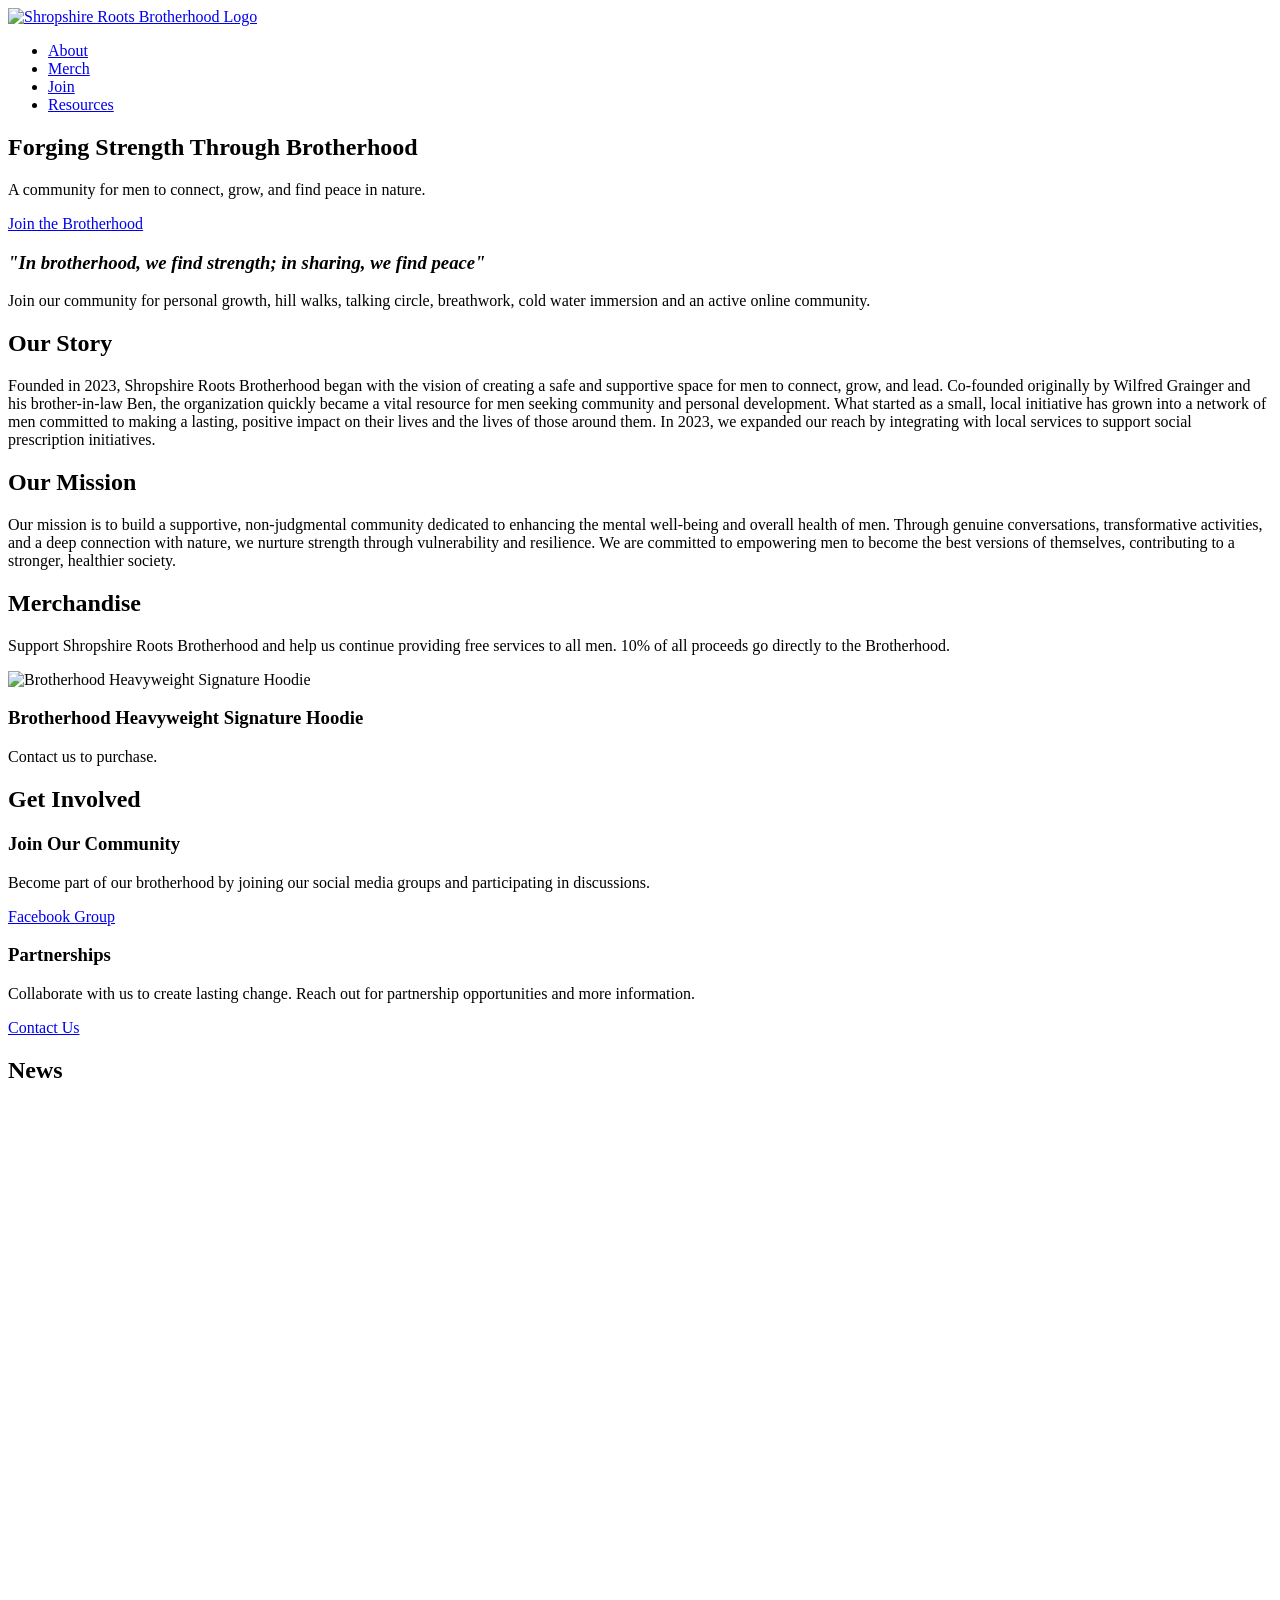
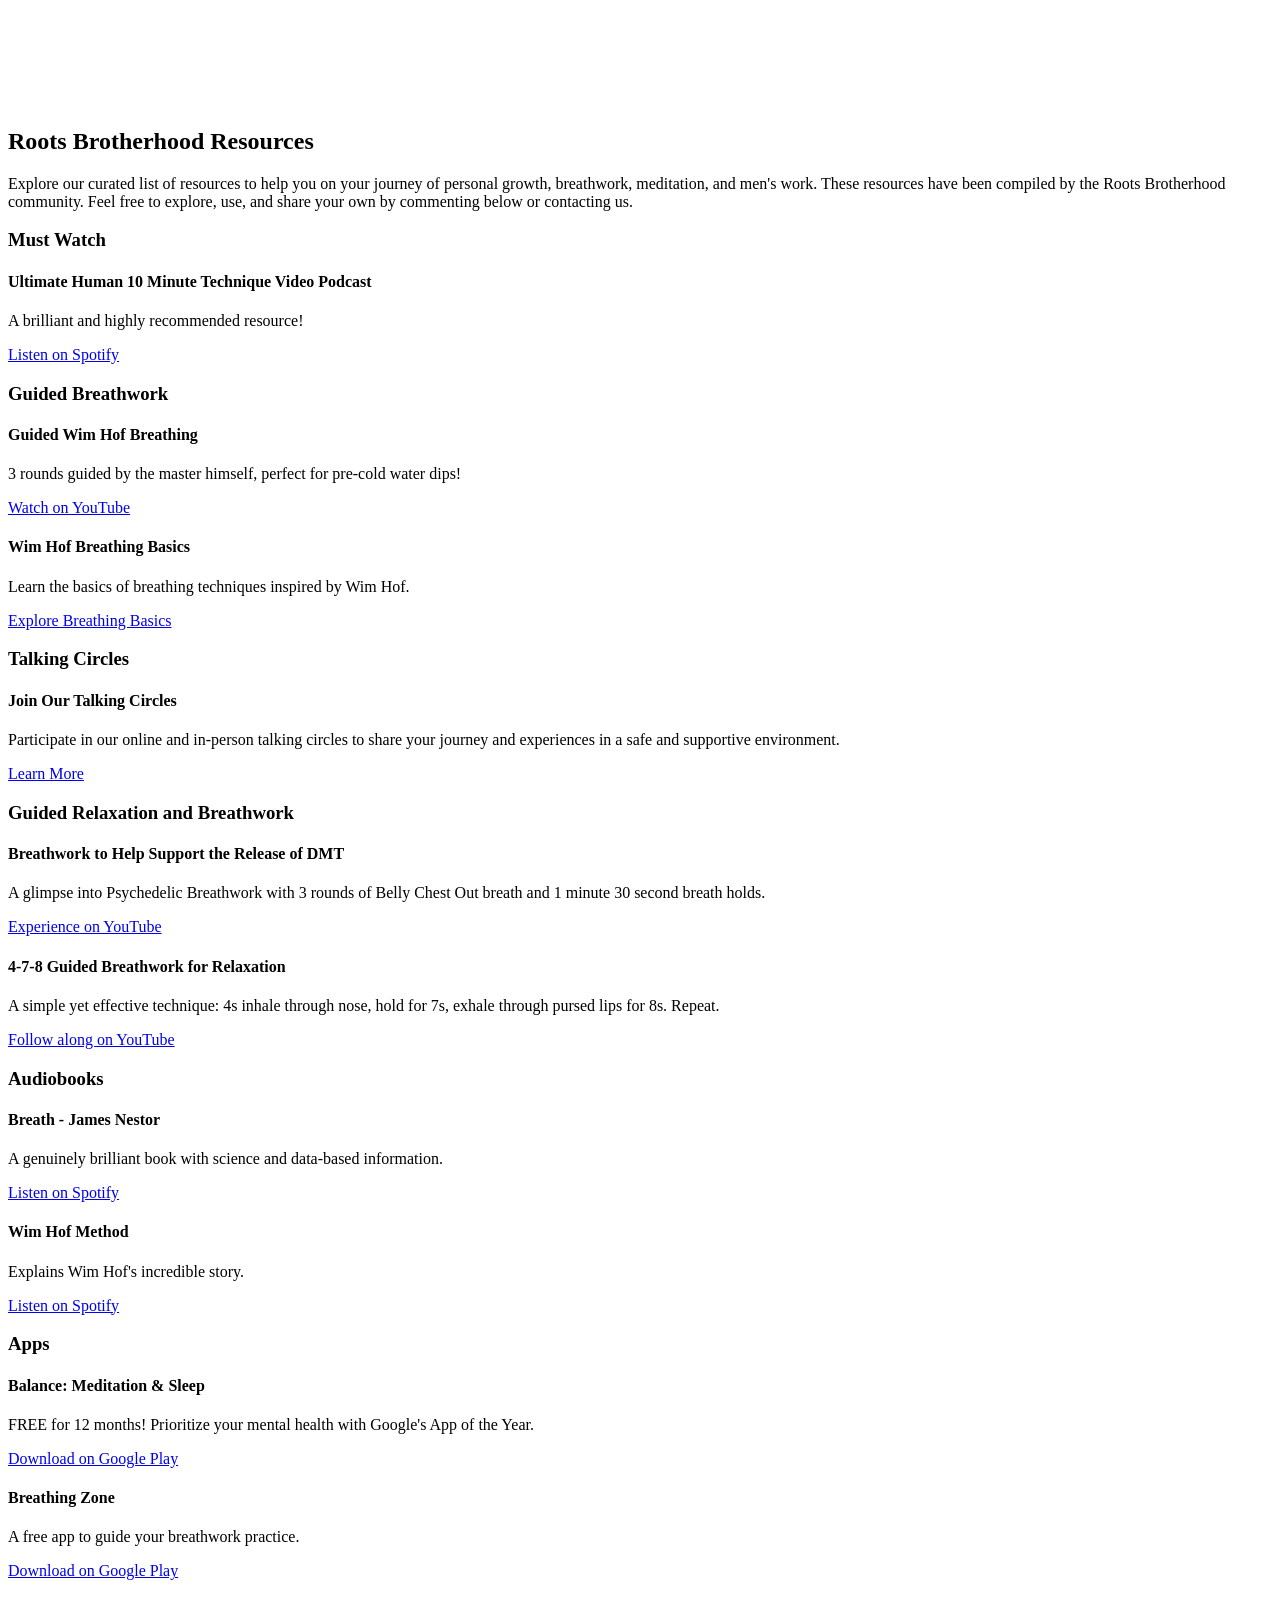
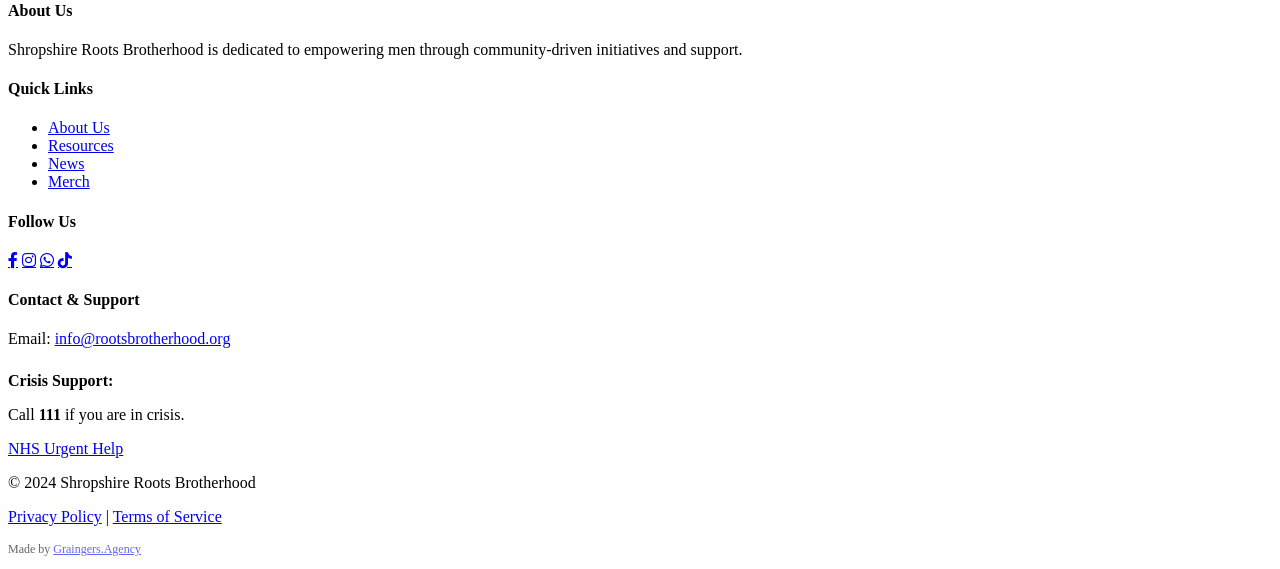
==== index.html @ d233eba9 "⚡ Bolt: Add lazy loading to below-the-fold assets and defer 3rd-party scripts - Added `loading="lazy" ====
<!DOCTYPE html>
<html lang="en">

<head>
  <meta charset="UTF-8" />
  <meta name="viewport" content="width=device-width, initial-scale=1.0" />
  <title>Roots Brotherhood</title>
  <link rel="icon" href="assets/images/favicon.ico" type="image/x-icon" />
  <link rel="stylesheet" href="assets/css/styles.css" />
  <link rel="preconnect" href="https://fonts.googleapis.com">
  <link rel="preconnect" href="https://fonts.gstatic.com" crossorigin>
  <link
    href="https://fonts.googleapis.com/css2?family=Inter:wght@400;500;600&family=Montserrat:wght@500;600;700&display=swap"
    rel="stylesheet">
  <link rel="stylesheet" href="https://cdnjs.cloudflare.com/ajax/libs/font-awesome/6.0.0-beta3/css/all.min.css" />
  <meta property="og:title" content="Roots Brotherhood" />
  <meta property="og:description"
    content="Join our community for personal growth, hill walks & fires, talking circle, breathwork, and an active online community." />
  <meta property="og:image" content="https://www.rootsbrotherhood.org/assets/images/logo-meta.png" />
  <meta property="og:image:alt" content="Shropshire Roots Brotherhood Logo" />
  <meta property="og:url" content="https://www.rootsbrotherhood.org/" />
  <meta property="og:type" content="website" />
  <style>
    html {
      scroll-behavior: smooth;
    }
  </style>
</head>

<body>
  <header class="main-header" aria-label="Main Navigation">
    <div class="logo">
      <a href="#top">
        <img src="assets/images/logo2.png" alt="Shropshire Roots Brotherhood Logo" />
      </a>
    </div>
    <nav>
      <ul>
        <li><a href="#about">About</a></li>
        <li><a href="#merch">Merch</a></li>
        <li><a href="#join">Join</a></li>
        <li><a href="#resources">Resources</a></li>
      </ul>
    </nav>
  </header>

  <div id="top"></div>

  <section id="hero">
    <div class="hero-content">
      <h1>Forging Strength Through Brotherhood</h1>
      <p>A community for men to connect, grow, and find peace in nature.</p>
      <a href="#join" class="btn hero-btn">Join the Brotherhood</a>
    </div>
  </section>

  <section id="about" class="box-section">
    <h3><i>"In brotherhood, we find strength; in sharing, we find peace"</i></h3>
    <p>Join our community for personal growth, hill walks, talking circle, breathwork, cold water immersion and an
      active online community.</p>
  </section>

  <section id="our-story" class="box-section">
    <h1>Our Story</h1>
    <p>
      Founded in 2023, Shropshire Roots Brotherhood began with the vision of
      creating a safe and supportive space for men to connect, grow, and lead.
      Co-founded originally by Wilfred Grainger and his brother-in-law Ben,
      the organization quickly became a vital resource for men seeking
      community and personal development. What started as a small, local
      initiative has grown into a network of men committed to making a
      lasting, positive impact on their lives and the lives of those around
      them. In 2023, we expanded our reach by integrating with local services
      to support social prescription initiatives.
    </p>
  </section>

  <section id="mission" class="box-section">
    <h1>Our Mission</h1>
    <p>
      Our mission is to build a supportive, non-judgmental community dedicated
      to enhancing the mental well-being and overall health of men. Through
      genuine conversations, transformative activities, and a deep connection
      with nature, we nurture strength through vulnerability and resilience.
      We are committed to empowering men to become the best versions of
      themselves, contributing to a stronger, healthier society.
    </p>
  </section>



  <section id="merch" class="box-section">
    <h2>Merchandise</h2>
    <p>
      Support Shropshire Roots Brotherhood and help us continue providing free
      services to all men. 10% of all proceeds go directly to the Brotherhood.
    </p>
    <div class="box-container">
      <div class="box">
        <!-- ⚡ Bolt: Lazy-load below-fold assets to improve LCP -->
        <img src="assets/images/jh120.png" alt="Brotherhood Heavyweight Signature Hoodie" class="merch-image" loading="lazy" />
        <h3>Brotherhood Heavyweight Signature Hoodie</h3>
        <p>Contact us to purchase.</p>
      </div>
    </div>
  </section>

  <section id="join" class="box-section">
    <h2>Get Involved</h2>
    <div class="box-container">
      <div class="box">
        <h3>Join Our Community</h3>
        <p>Become part of our brotherhood by joining our social media groups and participating in discussions.</p>
        <a href="https://www.facebook.com/groups/959204428934100" target="_blank" class="btn">Facebook Group</a>
      </div>

      <div class="box">
        <h3>Partnerships</h3>
        <p>Collaborate with us to create lasting change. Reach out for partnership opportunities and more information.
        </p>
        <a href="mailto:info@rootsbrotherhood.org" class="btn">Contact Us</a>
      </div>
    </div>
  </section>

  <section id="instagram" class="box-section">
    <h2>News</h2>
    <!-- ⚡ Bolt: Defer non-critical scripts and lazy-load below-fold assets to improve main thread execution and LCP -->
    <script src="https://snapwidget.com/js/snapwidget.js" defer></script>
    <iframe src="https://snapwidget.com/embed/1077046" class="snapwidget-widget" allowtransparency="true"
      frameborder="0" scrolling="no" style="border:none; overflow:hidden; width:100%; height:600px;"
      title="Posts from Instagram" loading="lazy"></iframe>
  </section>

  <section id="resources" class="box-section">
    <h1>Roots Brotherhood Resources</h1>
    <p>
      Explore our curated list of resources to help you on your journey of
      personal growth, breathwork, meditation, and men's work. These resources
      have been compiled by the Roots Brotherhood community. Feel free to
      explore, use, and share your own by commenting below or contacting us.
    </p>
    <div class="box-container">
      <!-- Must Watch -->
      <div class="box resource-box">
        <h3>Must Watch</h3>
        <div class="resource-item">
          <h4>Ultimate Human 10 Minute Technique Video Podcast</h4>
          <p>A brilliant and highly recommended resource!</p>
          <a href="https://open.spotify.com/episode/08uZhqvw5d3KHAiciBDraA" target="_blank" class="btn">Listen on
            Spotify</a>
        </div>
      </div>
      <!-- Guided Wim Hof Breathing -->
      <div class="box resource-box">
        <h3>Guided Breathwork</h3>
        <div class="resource-item">
          <h4>Guided Wim Hof Breathing</h4>
          <p>3 rounds guided by the master himself, perfect for pre-cold water dips!</p>
          <a href="https://youtu.be/tybOi4hjZFQ?si=qT8cIrIkExvzWG7r" target="_blank" class="btn">Watch on YouTube</a>
        </div>
        <div class="resource-item">
          <h4>Wim Hof Breathing Basics</h4>
          <p>Learn the basics of breathing techniques inspired by Wim Hof.</p>
          <a href="https://jenspiegsa.github.io/breathing-basics/" target="_blank" class="btn">Explore Breathing
            Basics</a>
        </div>
      </div>
      <!-- Talking Circles -->
      <div class="box resource-box">
        <h3>Talking Circles</h3>
        <div class="resource-item">
          <h4>Join Our Talking Circles</h4>
          <p>Participate in our online and in-person talking circles to share your journey and experiences in a safe and
            supportive environment.</p>
          <a href="#join" class="btn">Learn More</a>
        </div>
      </div>
      <!-- Guided Relaxation and Breathwork -->
      <div class="box resource-box">
        <h3>Guided Relaxation and Breathwork</h3>
        <div class="resource-item">
          <h4>Breathwork to Help Support the Release of DMT</h4>
          <p>A glimpse into Psychedelic Breathwork with 3 rounds of Belly Chest Out breath and 1 minute 30 second breath
            holds.</p>
          <a href="https://youtu.be/ONsvMaytg_0?si=ffXADxacVAGTz5tC" target="_blank" class="btn">Experience on
            YouTube</a>
        </div>
        <div class="resource-item">
          <h4>4-7-8 Guided Breathwork for Relaxation</h4>
          <p>A simple yet effective technique: 4s inhale through nose, hold for 7s, exhale through pursed lips for 8s.
            Repeat.</p>
          <a href="https://youtu.be/j-1n3KJR1I8?si=1HKdnCwZR8e_aJkC" target="_blank" class="btn">Follow along on
            YouTube</a>
        </div>
      </div>
      <!-- Audiobooks -->
      <div class="box resource-box">
        <h3>Audiobooks</h3>
        <div class="resource-item">
          <h4>Breath - James Nestor</h4>
          <p>A genuinely brilliant book with science and data-based information.</p>
          <a href="https://open.spotify.com/show/1pP4RwfH7ziRglTORmmtiv" target="_blank" class="btn">Listen on
            Spotify</a>
        </div>
        <div class="resource-item">
          <h4>Wim Hof Method</h4>
          <p>Explains Wim Hof's incredible story.</p>
          <a href="https://open.spotify.com/show/3Y4ynO34oMU9jAdDH9VXTV" target="_blank" class="btn">Listen on
            Spotify</a>
        </div>
      </div>
      <!-- Apps -->
      <div class="box resource-box">
        <h3>Apps</h3>
        <div class="resource-item">
          <h4>Balance: Meditation & Sleep</h4>
          <p>FREE for 12 months! Prioritize your mental health with Google's App of the Year.</p>
          <a href="https://play.google.com/store/apps/details" target="_blank" class="btn">Download on Google Play</a>
        </div>
        <div class="resource-item">
          <h4>Breathing Zone</h4>
          <p>A free app to guide your breathwork practice.</p>
          <a href="https://play.google.com/store/apps/details" target="_blank" class="btn">Download on Google Play</a>
        </div>
      </div>
    </div>
  </section>





  <footer class="main-footer">
    <div class="footer-container">
      <div class="footer-section">
        <h4>About Us</h4>
        <p>Shropshire Roots Brotherhood is dedicated to empowering men through community-driven initiatives and support.
        </p>
      </div>
      <div class="footer-section">
        <h4>Quick Links</h4>
        <ul>
          <li><a href="#about">About Us</a></li>
          <li><a href="#resources">Resources</a></li>
          <li><a href="#news">News</a></li>
          <li><a href="#merch">Merch</a></li>
        </ul>
      </div>
      <div class="footer-section">
        <h4>Follow Us</h4>
        <div class="social-icons">
          <a href="https://www.facebook.com/rootsbrotherhood" target="_blank" class="fab fa-facebook-f"
            aria-label="Facebook"></a>
          <a href="https://www.instagram.com/roots_brotherhood/" target="_blank" class="fab fa-instagram"
            aria-label="Instagram"></a>
          <a href="https://chat.whatsapp.com/LYMAOXdhddMFbTgb2xZo3J" target="_blank" class="fab fa-whatsapp"
            aria-label="WhatsApp"></a>
          <a href="https://www.tiktok.com/@rootsbrotherhood" target="_blank" class="fab fa-tiktok"
            aria-label="TikTok"></a>
        </div>
      </div>
      <div class="footer-section">
        <h4>Contact & Support</h4>
        <p>Email: <a href="mailto:info@rootsbrotherhood.org">info@rootsbrotherhood.org</a></p>
        <div style="margin-top: 24px;">
          <p><strong>Crisis Support:</strong></p>
          <p>Call <strong>111</strong> if you are in crisis.</p>
          <p><a
              href="https://www.nhs.uk/nhs-services/mental-health-services/where-to-get-urgent-help-for-mental-health/"
              target="_blank">NHS Urgent Help</a></p>
        </div>
      </div>
    </div>
    <div class="footer-bottom">
      <p>&copy; 2024 Shropshire Roots Brotherhood</p>
      <p><a href="privacy.html">Privacy Policy</a> | <a href="terms.html">Terms of Service</a></p>
      <p style="margin-top: 10px; font-size: 12px; opacity: 0.6;">Made by <a href="https://graingers.agency"
          target="_blank" style="text-decoration: underline;">Graingers.Agency</a></p>
    </div>
  </footer>
</body>

</html>
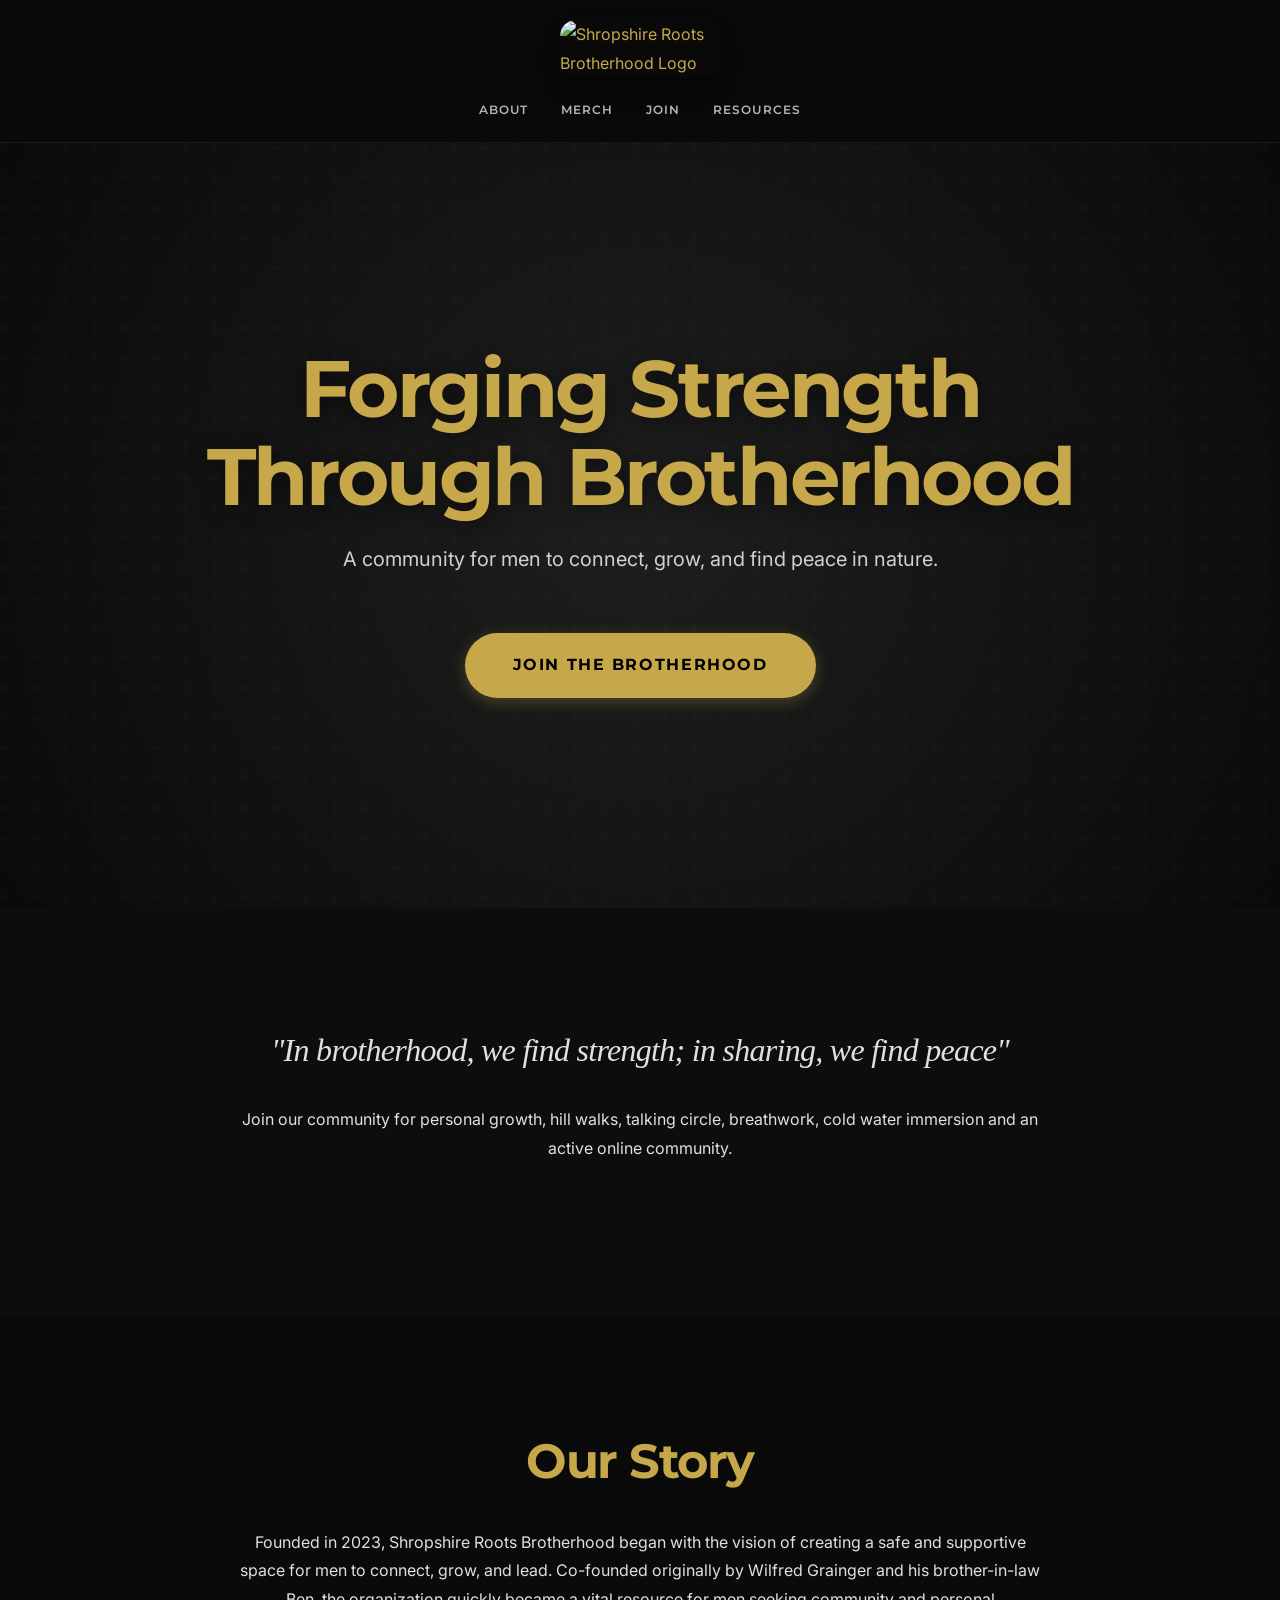
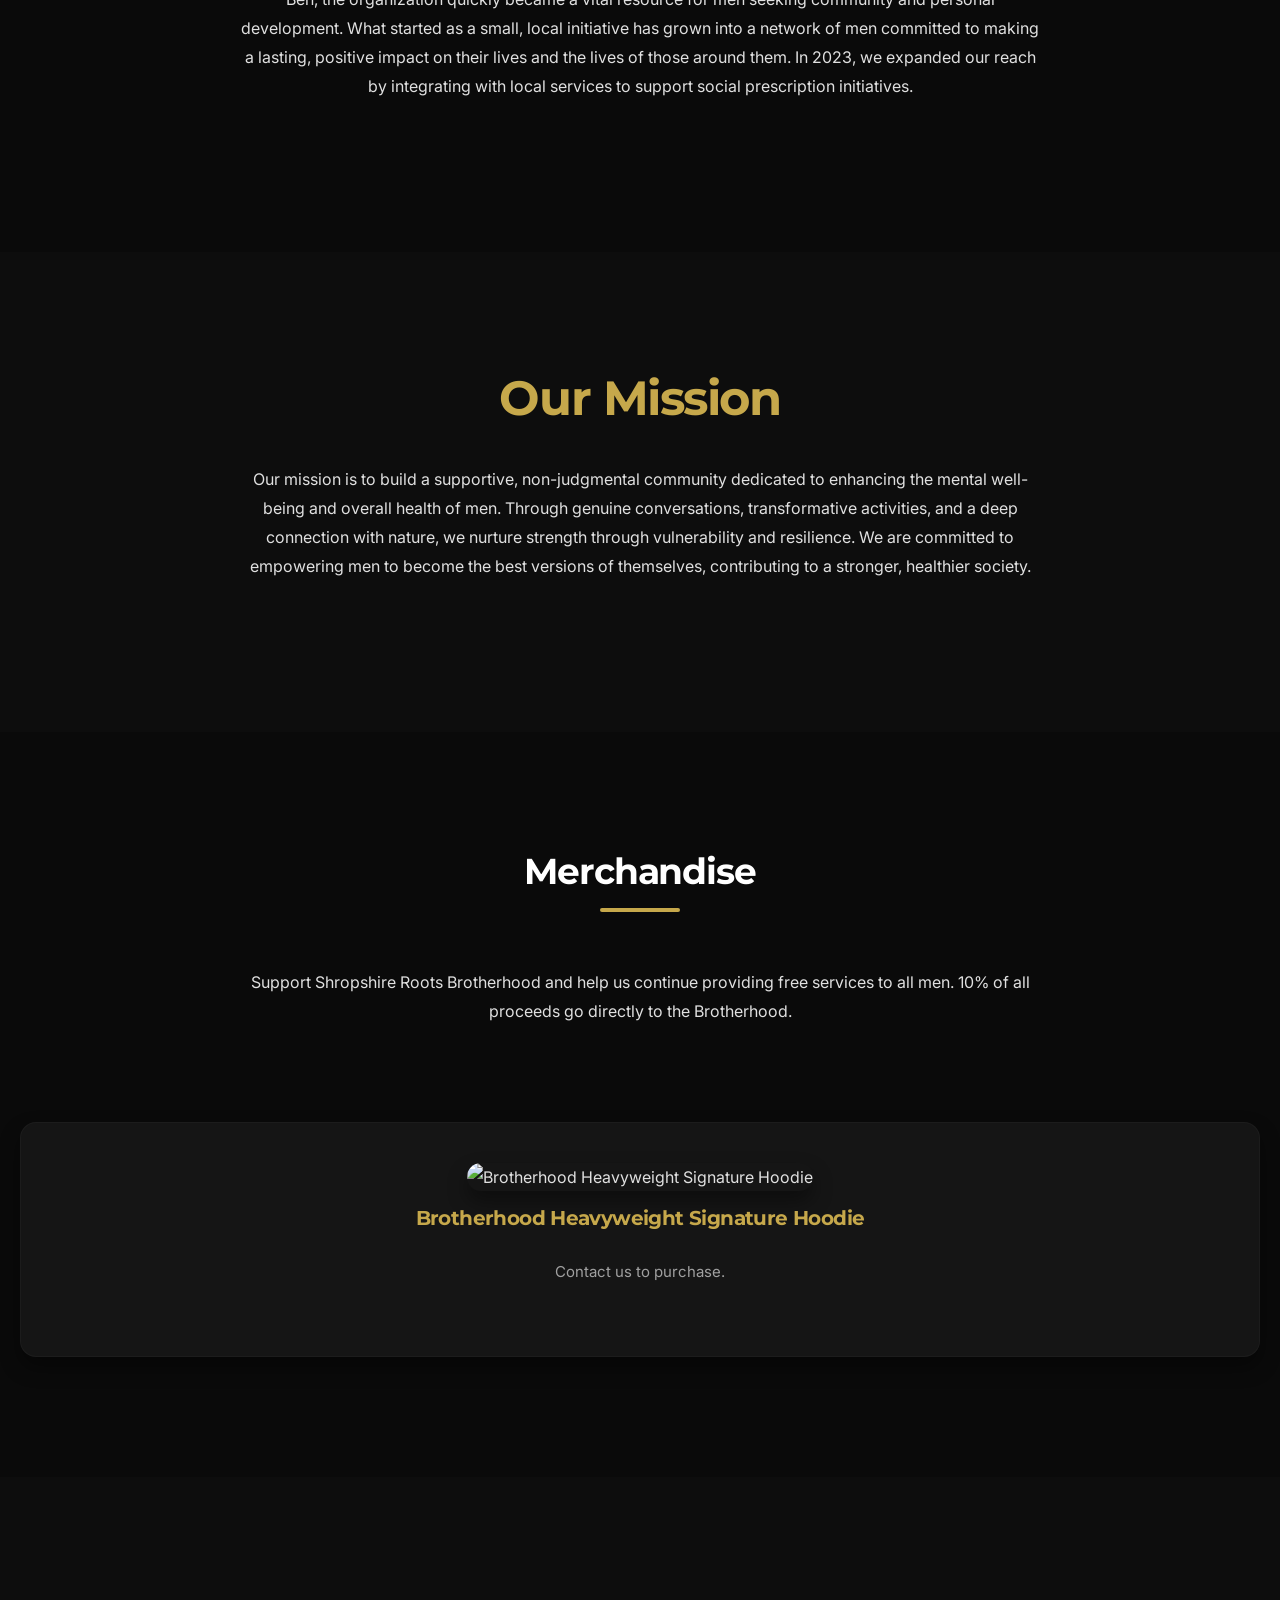
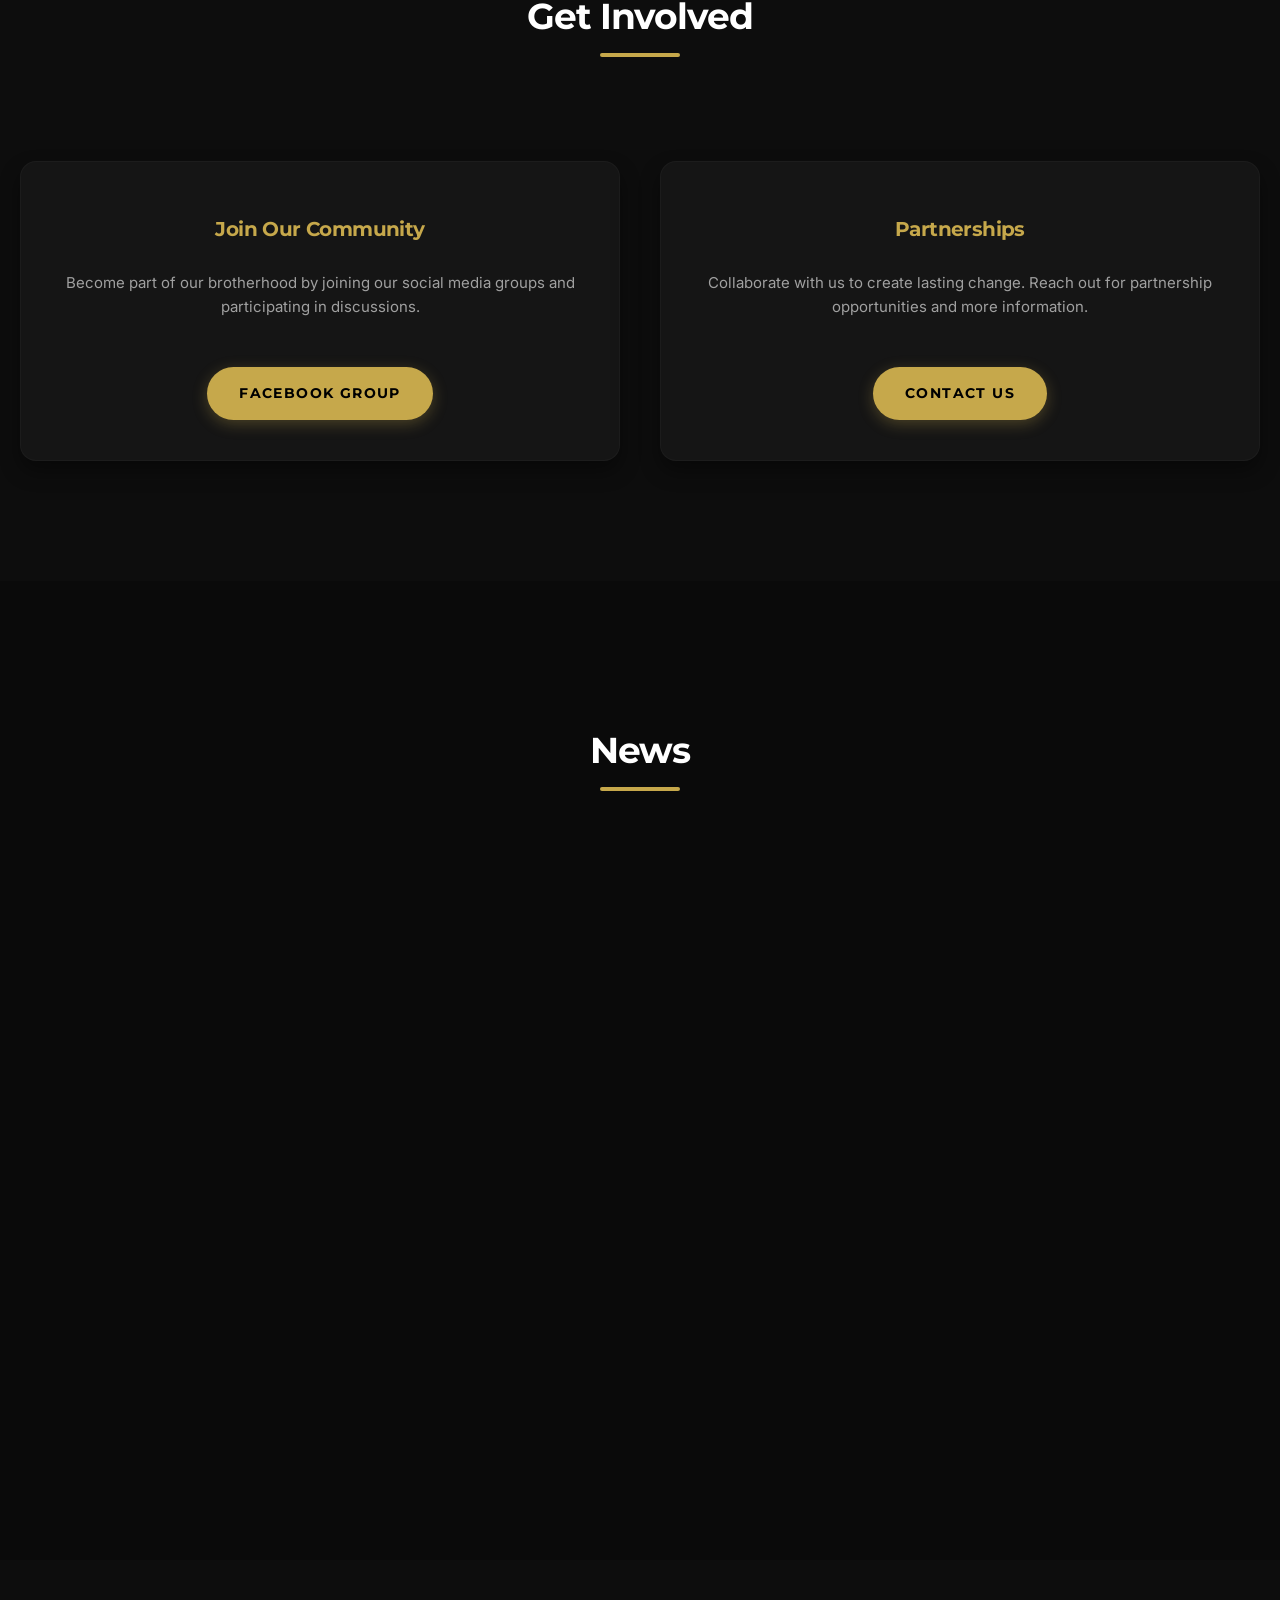
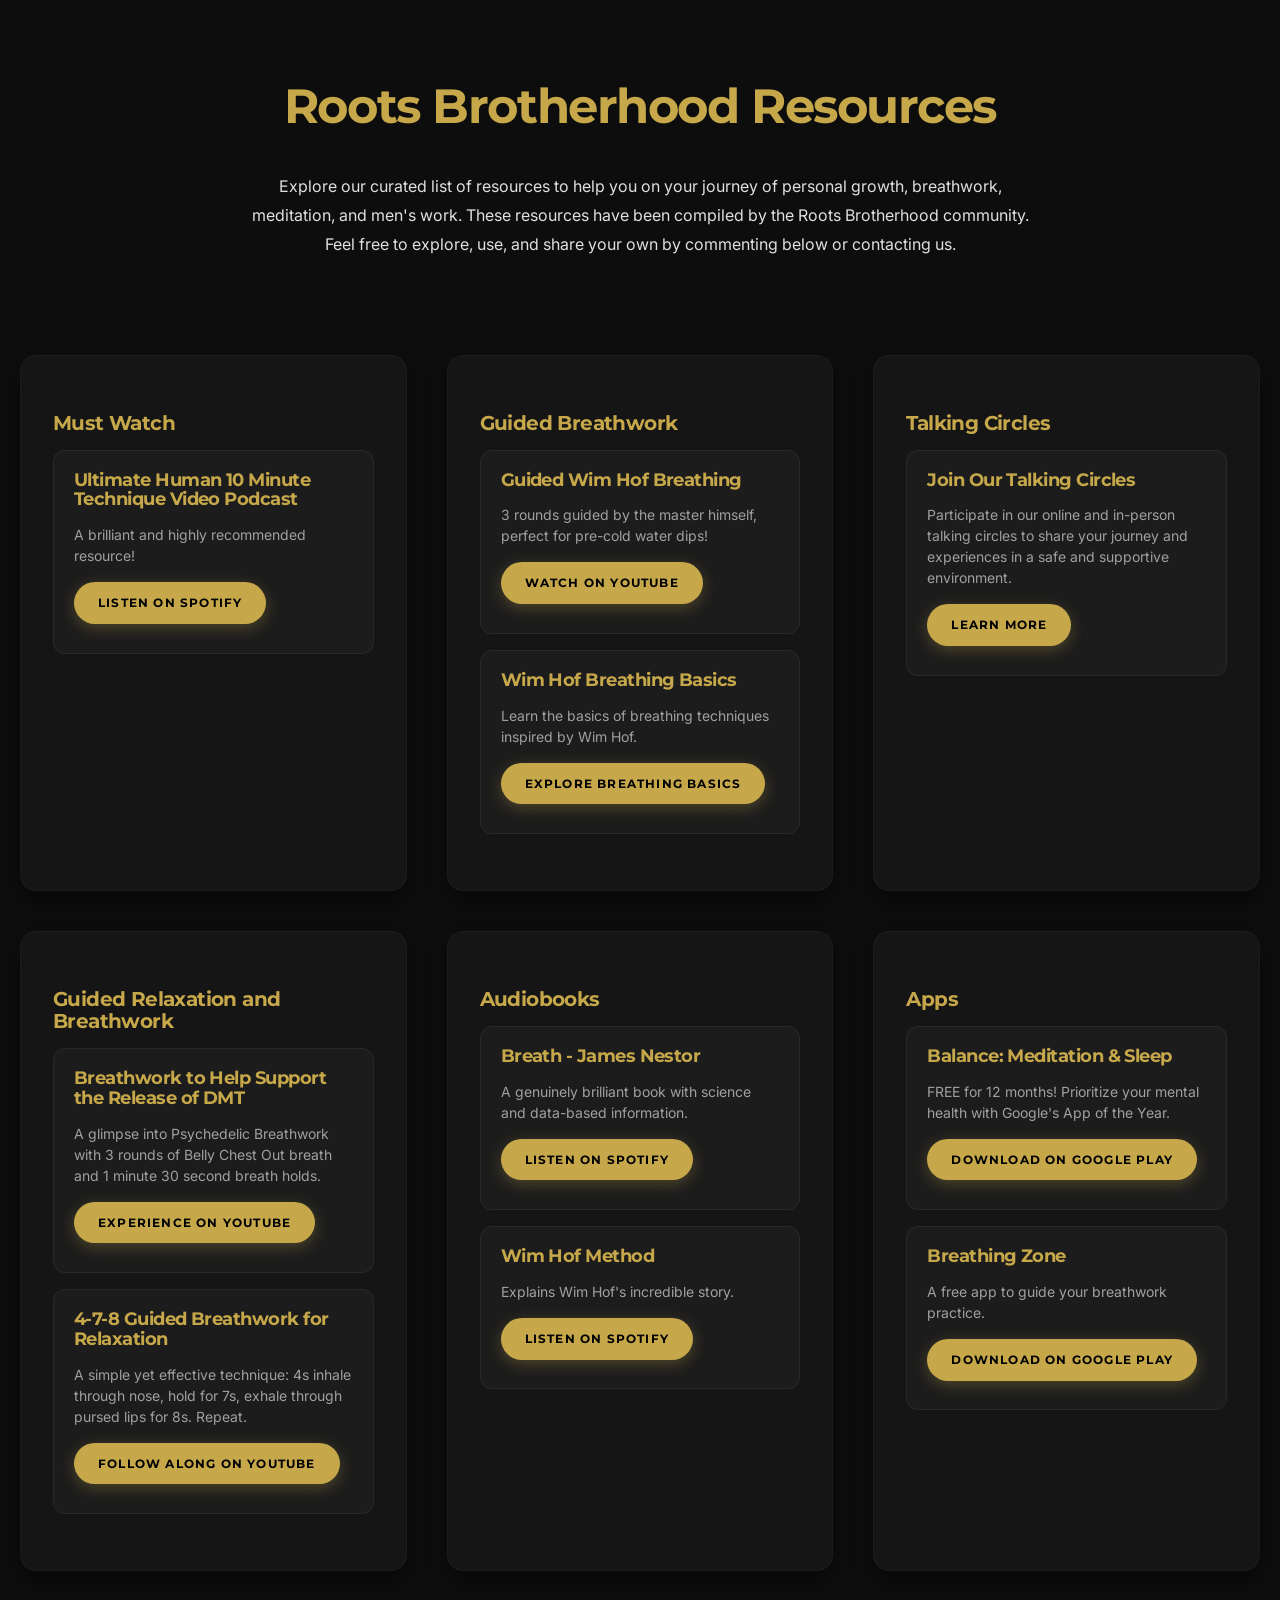
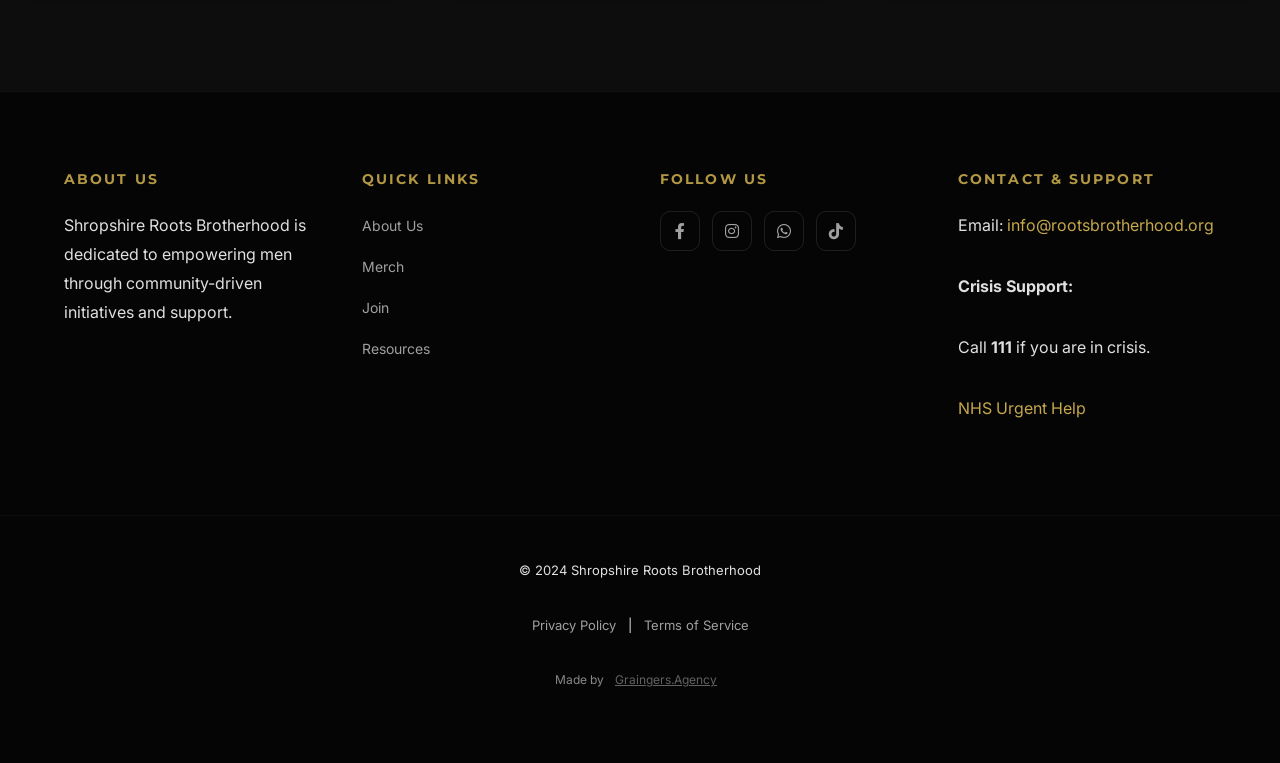
==== commit 3ef07a45: "refactor(compliance): Initialize spec constitution and fix legacy drift - Initialized Project Consti" ====
--- a/index.html
+++ b/index.html
@@ -31,7 +31,7 @@
   <header class="main-header" aria-label="Main Navigation">
     <div class="logo">
       <a href="#top">
-        <img src="assets/images/logo2.png" alt="Shropshire Roots Brotherhood Logo" />
+        <img src="assets/images/logo2.png" alt="Shropshire Roots Brotherhood Logo" loading="lazy" />
       </a>
     </div>
     <nav>
@@ -242,9 +242,9 @@
         <h4>Quick Links</h4>
         <ul>
           <li><a href="#about">About Us</a></li>
+          <li><a href="#merch">Merch</a></li>
+          <li><a href="#join">Join</a></li>
           <li><a href="#resources">Resources</a></li>
-          <li><a href="#news">News</a></li>
-          <li><a href="#merch">Merch</a></li>
         </ul>
       </div>
       <div class="footer-section">
--- a/assets/css/styles.css
+++ b/assets/css/styles.css
@@ -0,0 +1,563 @@
+/* 
+  ROOTS BROTHERHOOD - MAIN STYLESHEET
+  1. Variables
+  2. Reset & Base Styles
+  3. Typography
+  4. Layout & Utilities
+  5. Components (Buttons, Cards)
+  6. Header & Navigation
+  7. Section Styles (Hero, Standard Sections, News)
+  8. Footer
+  9. Media Queries
+*/
+
+/* 1. VARIABLES */
+:root {
+  /* Colors */
+  --primary-color: #C6A84B;       /* Refined Gold */
+  --secondary-color: #151515;     /* Dark Card Background */
+  --background-color: #0a0a0a;    /* Rich Black */
+  --box-background-color: #1a1a1a;/* Slightly lighter black for containers */
+  --text-color: #e0e0e0;          /* Off-white */
+  --text-muted: #a0a0a0;          /* Grey text */
+  --accent-color: #fff;        /* Pure white */
+  
+  /* Fonts */
+  --font-family-headings: "Montserrat", sans-serif;
+  --font-family-body: "Inter", sans-serif;
+  
+  /* Sizing - Refined for "Pro" Look */
+  --font-size-base: 16px; 
+  --font-size-large: 20px;
+  --font-size-h1: 48px;
+  --font-size-h2: 36px;
+  --font-size-h3: 24px;
+  --line-height-body: 1.8;
+  
+  /* UI Tokens */
+  --border-radius: 16px;
+  --transition-speed: 0.3s;
+  --shadow-soft: 0 20px 40px rgb(0 0 0 / 60%);
+  --shadow-card: 0 10px 20px rgb(0 0 0 / 40%);
+}
+
+/* 2. RESET & BASE STYLES */
+* {
+  box-sizing: border-box;
+}
+
+body {
+  margin: 0;
+  padding: 0;
+  font-family: var(--font-family-body);
+  background-color: var(--background-color);
+  color: var(--text-color);
+  font-size: var(--font-size-base);
+  line-height: var(--line-height-body);
+  -webkit-font-smoothing: antialiased;
+  overflow-x: hidden;
+}
+
+html {
+  scroll-behavior: smooth;
+  scroll-padding-top: 100px; /* Offset for sticky header */
+}
+
+img {
+  max-width: 100%;
+  height: auto;
+  border-radius: var(--border-radius);
+  box-shadow: var(--shadow-card);
+}
+
+/* 3. TYPOGRAPHY */
+h1, h2, h3, h4, h5, h6 {
+  font-family: var(--font-family-headings);
+  color: var(--accent-color);
+  margin-top: 0;
+  font-weight: 700;
+  letter-spacing: -0.03em;
+  line-height: 1.1;
+}
+
+h1 {
+  font-size: clamp(36px, 6vw, var(--font-size-h1));
+  color: var(--primary-color);
+  margin-bottom: 24px;
+}
+
+h2 {
+  font-size: clamp(28px, 5vw, var(--font-size-h2));
+  margin-bottom: 40px;
+  position: relative;
+  display: inline-block;
+}
+
+/* Decorative underline for H2 */
+h2::after {
+  content: '';
+  display: block;
+  width: 80px;
+  height: 4px;
+  background-color: var(--primary-color);
+  margin: 16px auto 0;
+  border-radius: 2px;
+}
+
+h3 {
+  font-size: var(--font-size-h3);
+  color: var(--primary-color);
+  margin-bottom: 16px;
+}
+
+p {
+  margin-bottom: 32px;
+  color: var(--text-color);
+  max-width: 800px;
+  margin-left: auto;
+  margin-right: auto;
+}
+
+a {
+  color: var(--primary-color);
+  text-decoration: none;
+  transition: all var(--transition-speed) ease;
+}
+
+/* 4. LAYOUT & UTILITIES */
+.container {
+  max-width: 1200px;
+  margin: 0 auto;
+  padding: 0 24px;
+}
+
+/* Animation Utilities */
+@keyframes fade-in-up {
+  from {
+    opacity: 0;
+    transform: translateY(20px);
+  }
+
+  to {
+    opacity: 1;
+    transform: translateY(0);
+  }
+}
+
+/* 5. COMPONENTS */
+
+/* Buttons */
+.btn {
+  display: inline-block;
+  padding: 14px 32px; /* Slightly refined padding */
+  border-radius: 50px;
+  background: var(--primary-color);
+  color: #000;
+  text-transform: uppercase;
+  font-family: var(--font-family-headings);
+  font-weight: 700;
+  letter-spacing: 0.1em;
+  transition: all var(--transition-speed);
+  border: none;
+  cursor: pointer;
+  box-shadow: 0 4px 15px rgb(198 168 75 / 30%);
+  margin-top: 16px;
+  position: relative;
+  overflow: hidden;
+  font-size: 14px; /* Consistent small text */
+}
+
+.btn:hover {
+  transform: translateY(-3px);
+  box-shadow: 0 10px 30px rgb(198 168 75 / 40%);
+  background-color: #d4b85c;
+}
+
+/* Standard Box/Card */
+.box-container {
+  display: grid;
+  grid-template-columns: repeat(auto-fit, minmax(300px, 1fr));
+  gap: 40px;
+  margin-top: 64px;
+  width: 100%;
+}
+
+.box {
+  background-color: var(--secondary-color);
+  padding: 40px 32px;
+  border-radius: var(--border-radius);
+  border: 1px solid rgb(255 255 255 / 3%);
+  transition: all 0.4s cubic-bezier(0.175, 0.885, 0.32, 1.275);
+  display: flex;
+  flex-direction: column;
+  align-items: center;
+  height: 100%;
+  box-shadow: var(--shadow-card);
+}
+
+.box:hover {
+  transform: translateY(-8px);
+  box-shadow: var(--shadow-soft);
+  border-color: rgb(198 168 75 / 30%);
+  background-color: #1a1a1a;
+}
+
+.box h3 {
+  margin-top: 16px;
+  font-size: 20px;
+}
+
+.box p {
+  color: var(--text-muted);
+  font-size: 15px;
+  line-height: 1.6;
+}
+
+/* Resource Item Specifics */
+.resource-box {
+  align-items: stretch; /* Stretch items to fill card width */
+  text-align: left;
+}
+
+.resource-item {
+  background: rgb(255 255 255 / 3%);
+  border: 1px solid rgb(255 255 255 / 5%);
+  border-radius: 12px;
+  padding: 20px;
+  margin-bottom: 16px;
+  transition: background 0.3s;
+}
+
+.resource-item:hover {
+  background: rgb(255 255 255 / 6%);
+}
+
+.resource-item h4 {
+  font-size: 18px;
+  margin-bottom: 8px;
+  color: var(--primary-color);
+}
+
+.resource-item p {
+  font-size: 14px;
+  margin-bottom: 16px;
+  line-height: 1.5;
+  color: var(--text-muted);
+  max-width: 100%; /* Override global p max-width */
+}
+
+.resource-item .btn {
+  font-size: 12px;
+  padding: 10px 24px;
+  width: auto;
+  margin-top: 0;
+}
+
+/* 6. HEADER & NAVIGATION */
+header {
+  padding: 20px 24px;
+  background-color: rgb(10 10 10 / 95%);
+  backdrop-filter: blur(15px);
+  position: sticky;
+  top: 0;
+  z-index: 1000;
+  border-bottom: 1px solid rgb(198 168 75 / 10%);
+  display: flex;
+  flex-direction: column;
+  align-items: center;
+  width: 100%; /* Full width */
+}
+
+header .logo img {
+  max-width: 160px; /* Slightly smaller for elegance */
+  height: auto;
+  transition: transform var(--transition-speed) ease;
+}
+
+header .logo img:hover {
+  transform: scale(1.05);
+}
+
+header nav ul {
+  list-style: none;
+  padding: 0;
+  margin: 16px 0 0;
+  display: flex;
+  justify-content: center;
+  flex-wrap: wrap;
+  gap: 32px;
+}
+
+header nav ul li a {
+  color: var(--text-color);
+  font-family: var(--font-family-headings);
+  font-weight: 600;
+  text-transform: uppercase;
+  letter-spacing: 0.1em;
+  font-size: 12px; /* Sleek small font */
+  position: relative;
+  padding: 5px 0;
+  opacity: 0.8;
+  transition: opacity 0.3s;
+}
+
+header nav ul li a::after {
+  content: '';
+  position: absolute;
+  width: 0;
+  height: 2px;
+  bottom: -4px;
+  left: 50%;
+  transform: translateX(-50%);
+  background-color: var(--primary-color);
+  transition: width var(--transition-speed) ease;
+}
+
+a:hover {
+  color: var(--accent-color);
+}
+
+/* 7. SECTION STYLES */
+
+/* Standard Box Section */
+.box-section {
+  padding: 120px 20px;
+  width: 100%;
+  box-sizing: border-box;
+  text-align: center;
+  position: relative;
+  z-index: 1;
+  display: flex;
+  flex-direction: column;
+  align-items: center;
+}
+
+.box-section:nth-child(even) {
+  background-color: #0d0d0d; /* Subtle alternating background */
+}
+
+/* Hero Section */
+#hero {
+  height: 85vh;
+  min-height: 600px;
+  display: flex;
+  align-items: center;
+  justify-content: center;
+  text-align: center;
+  background: radial-gradient(circle at center, rgb(30 30 30 / 100%) 0%, rgb(10 10 10 / 100%) 100%);
+  position: relative;
+  padding: 0 20px;
+  margin-bottom: 0; /* Reset */
+}
+
+#hero::before {
+  content: '';
+  position: absolute;
+  inset: 0;
+
+  /* Subtle pattern overlay */
+  background-image: url("data:image/svg+xml,%3Csvg width='60' height='60' viewBox='0 0 60 60' xmlns='http://www.w3.org/2000/svg'%3E%3Cg fill='none' fill-rule='evenodd'%3E%3Cg fill='%23C6A84B' fill-opacity='0.05'%3E%3Cpath d='M36 34v-4h-2v4h-4v2h4v4h2v-4h4v-2h-4zm0-30V0h-2v4h-4v2h4v4h2V6h4V4h-4zM6 34v-4H4v4H0v2h4v4h2v-4h4v-2H6zM6 4V0H4v4H0v2h4v4h2V6h4V4H6z'/%3E%3C/g%3E%3C/g%3E%3C/svg%3E");
+  opacity: 0.5;
+  pointer-events: none;
+}
+
+.hero-content {
+  z-index: 1;
+  max-width: 900px;
+  animation: fade-in-up 1s ease-out;
+}
+
+.hero-content h1 {
+  font-size: clamp(48px, 8vw, 80px);
+  margin-bottom: 20px;
+  text-shadow: 0 4px 20px rgb(0 0 0 / 50%);
+}
+
+.hero-content p {
+  font-size: 20px;
+  color: rgb(255 255 255 / 80%);
+  margin-bottom: 40px;
+  max-width: 600px;
+}
+
+.hero-btn {
+  padding: 18px 48px;
+  font-size: 16px;
+}
+
+/* About Section Specifics */
+#about h3 i {
+  font-family: serif; 
+  color: var(--text-color);
+  font-size: 32px;
+  font-weight: 300;
+  line-height: 1.4;
+  display: block;
+  max-width: 800px;
+  margin: 0 auto;
+}
+
+/* News / Instagram Section - ROBUST OVERLAP FIX */
+#instagram {
+  padding-top: 150px;     /* Force visual space */
+  margin-top: 0;
+  min-height: 800px;      /* Reserve minimal functional height */
+  display: block;         /* Enforce block layout */
+  clear: both;            /* Clear any preceding floats */
+  background-color: var(--background-color); /* Opaque background */
+  overflow: visible;
+}
+
+.social-icons a {
+  width: 40px;
+  height: 40px;
+  border-radius: 10px;
+  border: 1px solid rgb(255 255 255 / 10%);
+  background-color: transparent;
+  display: flex;
+  align-items: center;
+  justify-content: center;
+  color: var(--text-muted);
+  transition: all var(--transition-speed);
+  font-size: 16px;
+}
+
+.footer-bottom a {
+  color: var(--text-muted);
+  margin: 0 8px;
+}
+
+.footer-section ul li a {
+  color: var(--text-muted);
+  font-size: 14px;
+  transition: color 0.2s;
+}
+
+/* 8. FOOTER */
+footer {
+  background-color: #050505;
+  padding-top: 80px;
+  padding-bottom: 40px;
+  border-top: 1px solid rgb(255 255 255 / 5%);
+  margin-top: 0;
+}
+
+.footer-container {
+  display: grid;
+  grid-template-columns: repeat(4, 1fr); /* 4 Column Grid */
+  gap: 40px;
+  max-width: 1200px;
+  margin: 0 auto;
+  padding: 0 24px;
+}
+
+.footer-section h4 {
+  font-size: 14px;
+  color: var(--primary-color);
+  margin-bottom: 24px;
+  text-transform: uppercase;
+  letter-spacing: 0.15em;
+  opacity: 0.9;
+}
+
+.footer-section ul {
+  list-style: none;
+  padding: 0;
+  margin: 0;
+}
+
+.footer-section ul li {
+  margin-bottom: 12px;
+}
+
+/* Social Icons */
+.social-icons {
+  display: flex;
+  gap: 12px;
+}
+
+.footer-bottom {
+  text-align: center;
+  margin-top: 60px;
+  padding-top: 30px;
+  border-top: 1px solid rgb(255 255 255 / 3%);
+  font-size: 13px;
+  color: var(--text-muted);
+}
+
+header nav ul li a:hover {
+  color: var(--primary-color);
+  opacity: 1;
+}
+
+header nav ul li a:hover::after {
+  width: 100%;
+}
+
+.social-icons a:hover {
+  border-color: var(--primary-color);
+  color: var(--primary-color);
+  background-color: rgb(198 168 75 / 10%);
+  transform: translateY(-4px);
+}
+
+.footer-bottom a:hover {
+  color: var(--primary-color);
+}
+
+.footer-section ul li a:hover {
+  color: var(--primary-color);
+}
+
+/* 9. MEDIA QUERIES */
+
+/* Tablet & Smaller Desktop */
+@media (width <= 1024px) {
+  .footer-container {
+    grid-template-columns: repeat(2, 1fr); /* 2 Cols */
+  }
+}
+
+/* Mobile */
+@media (width <= 768px) {
+  /* Header */
+  header nav ul {
+    gap: 16px;
+    margin-top: 16px;
+  }
+  
+  /* Hero */
+  #hero h1 {
+    font-size: 36px;
+  }
+
+  .hero-content p {
+    font-size: 18px;
+  }
+  
+  /* Sections */
+  .box-section {
+    padding: 80px 20px;
+  }
+  
+  /* Cards */
+  .box-container {
+    grid-template-columns: 1fr; /* Stack cards */
+    gap: 24px;
+  }
+  
+  /* Footer */
+  .footer-container {
+    grid-template-columns: 1fr; /* Stack footer */
+    text-align: center;
+    gap: 40px;
+  }
+  
+  .social-icons {
+    justify-content: center;
+  }
+  
+  .footer-section p, .footer-section ul li a {
+    font-size: 15px; /* Slightly larger targets for touch */
+  }
+}
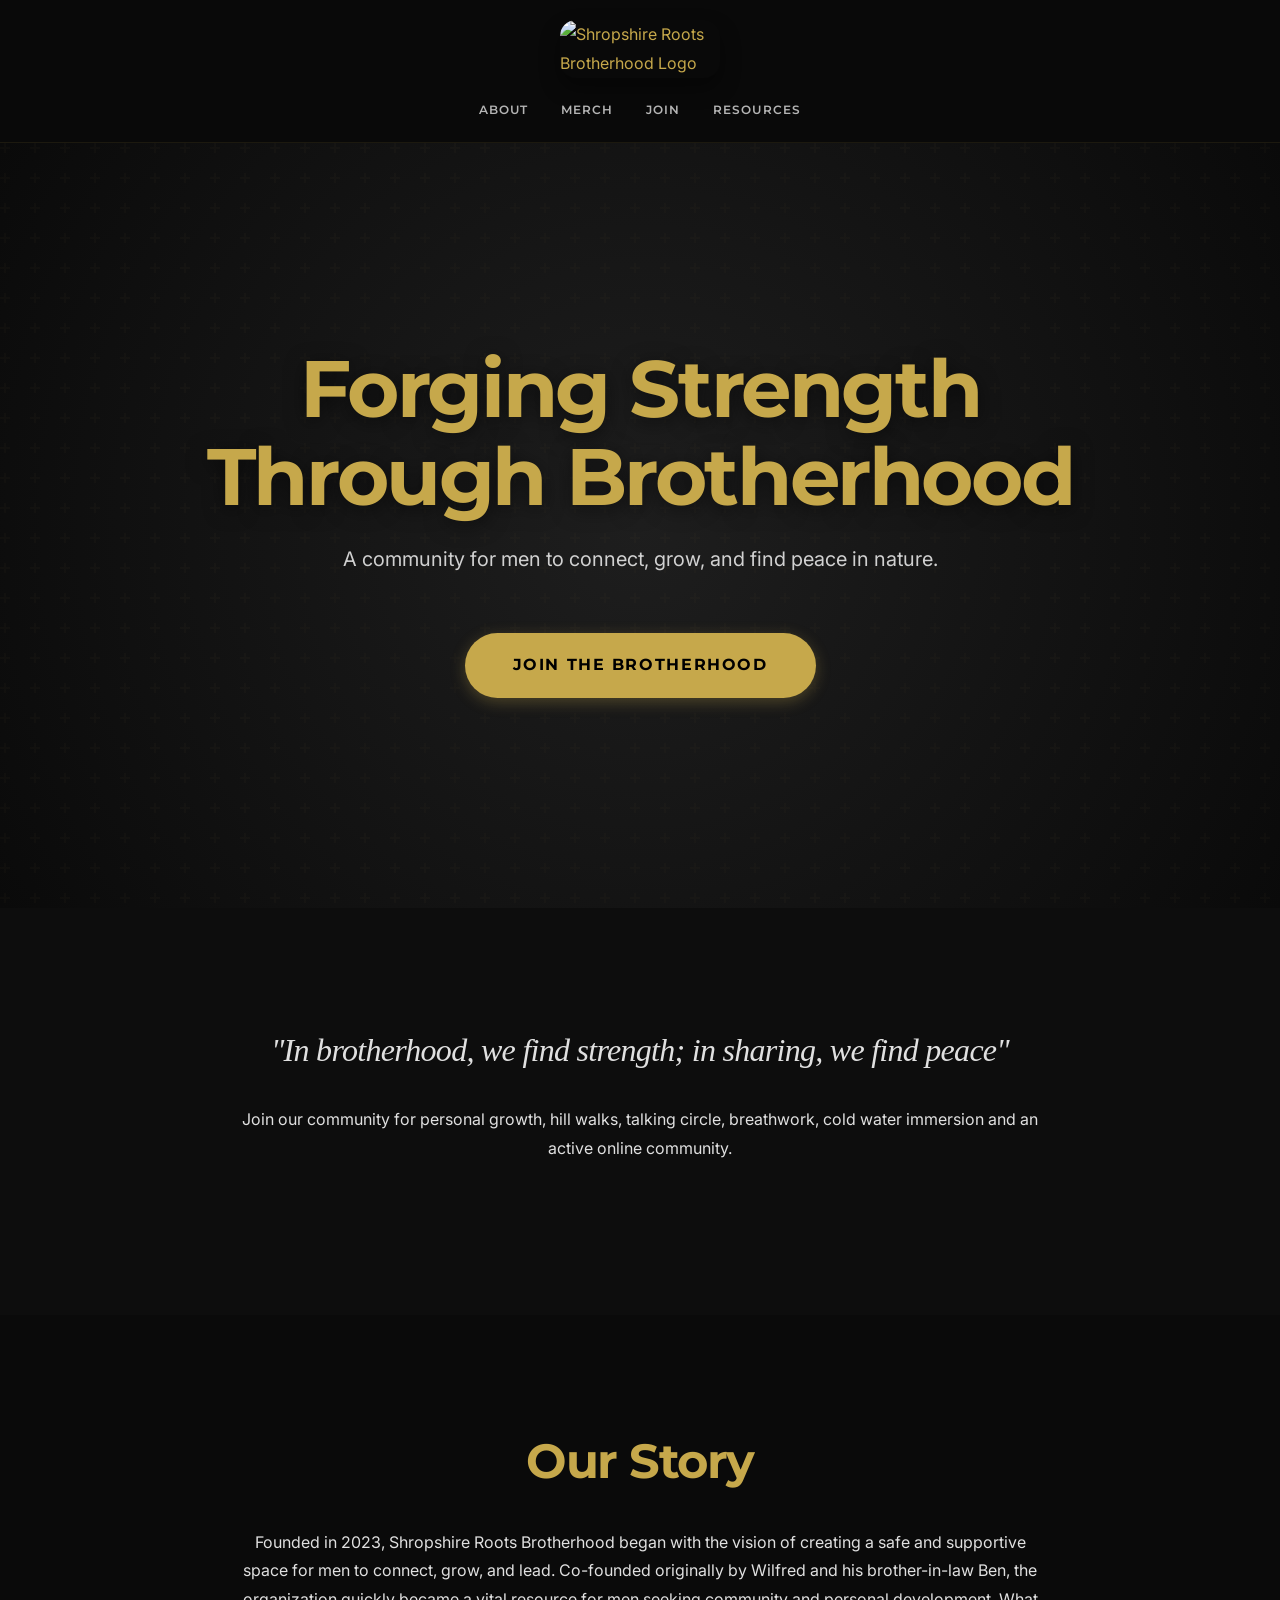
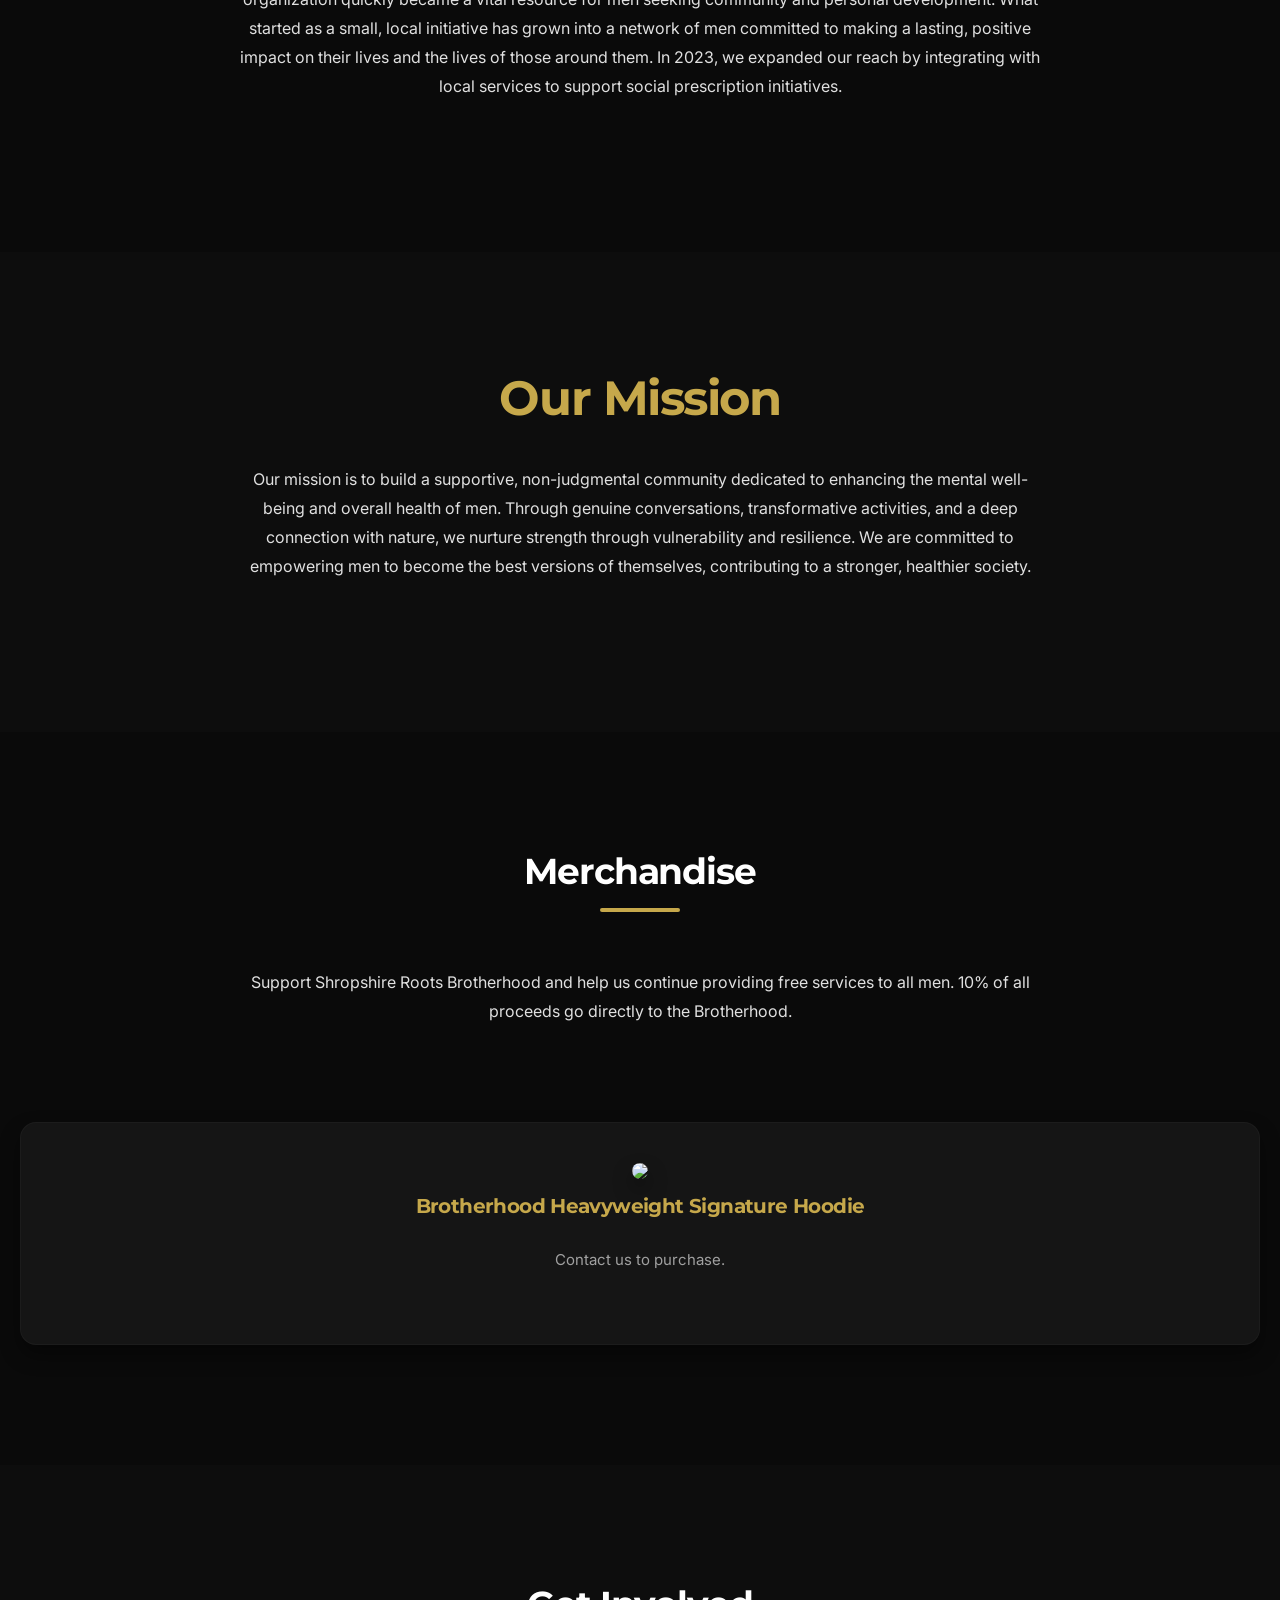
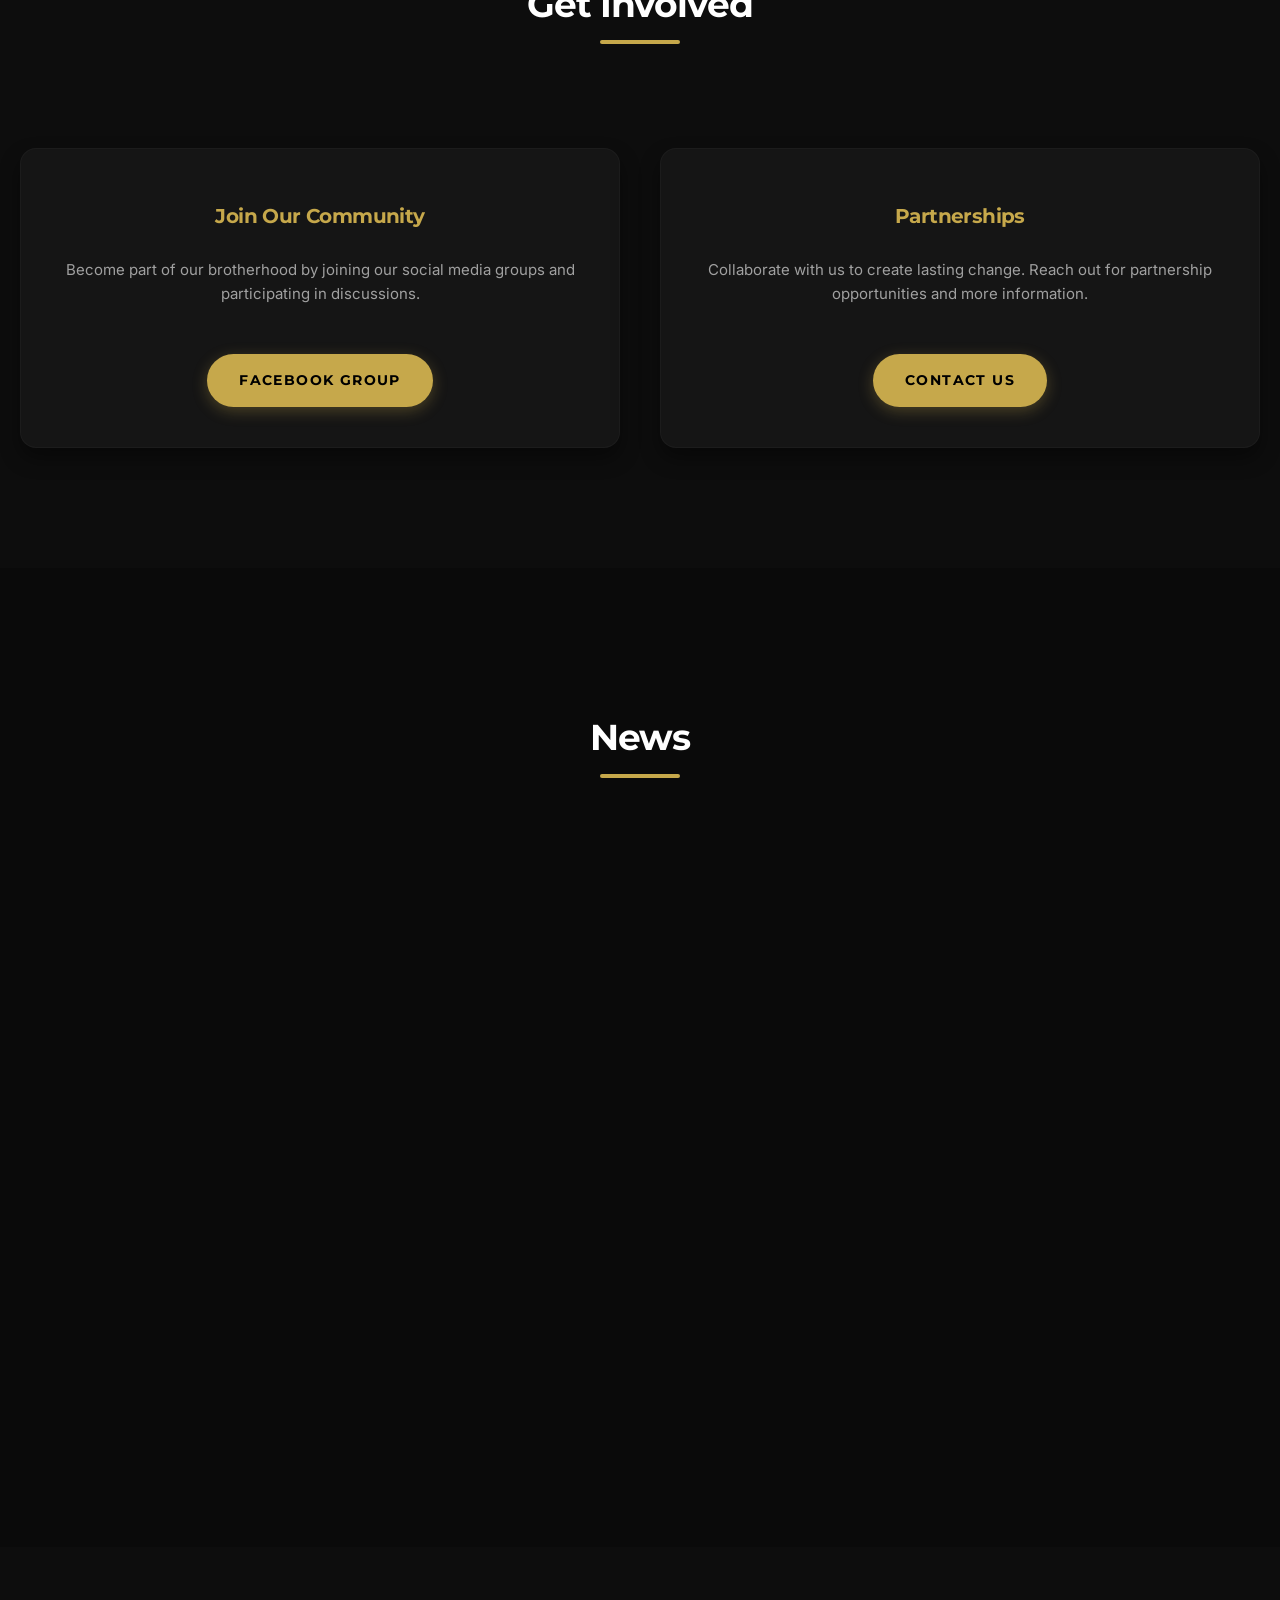
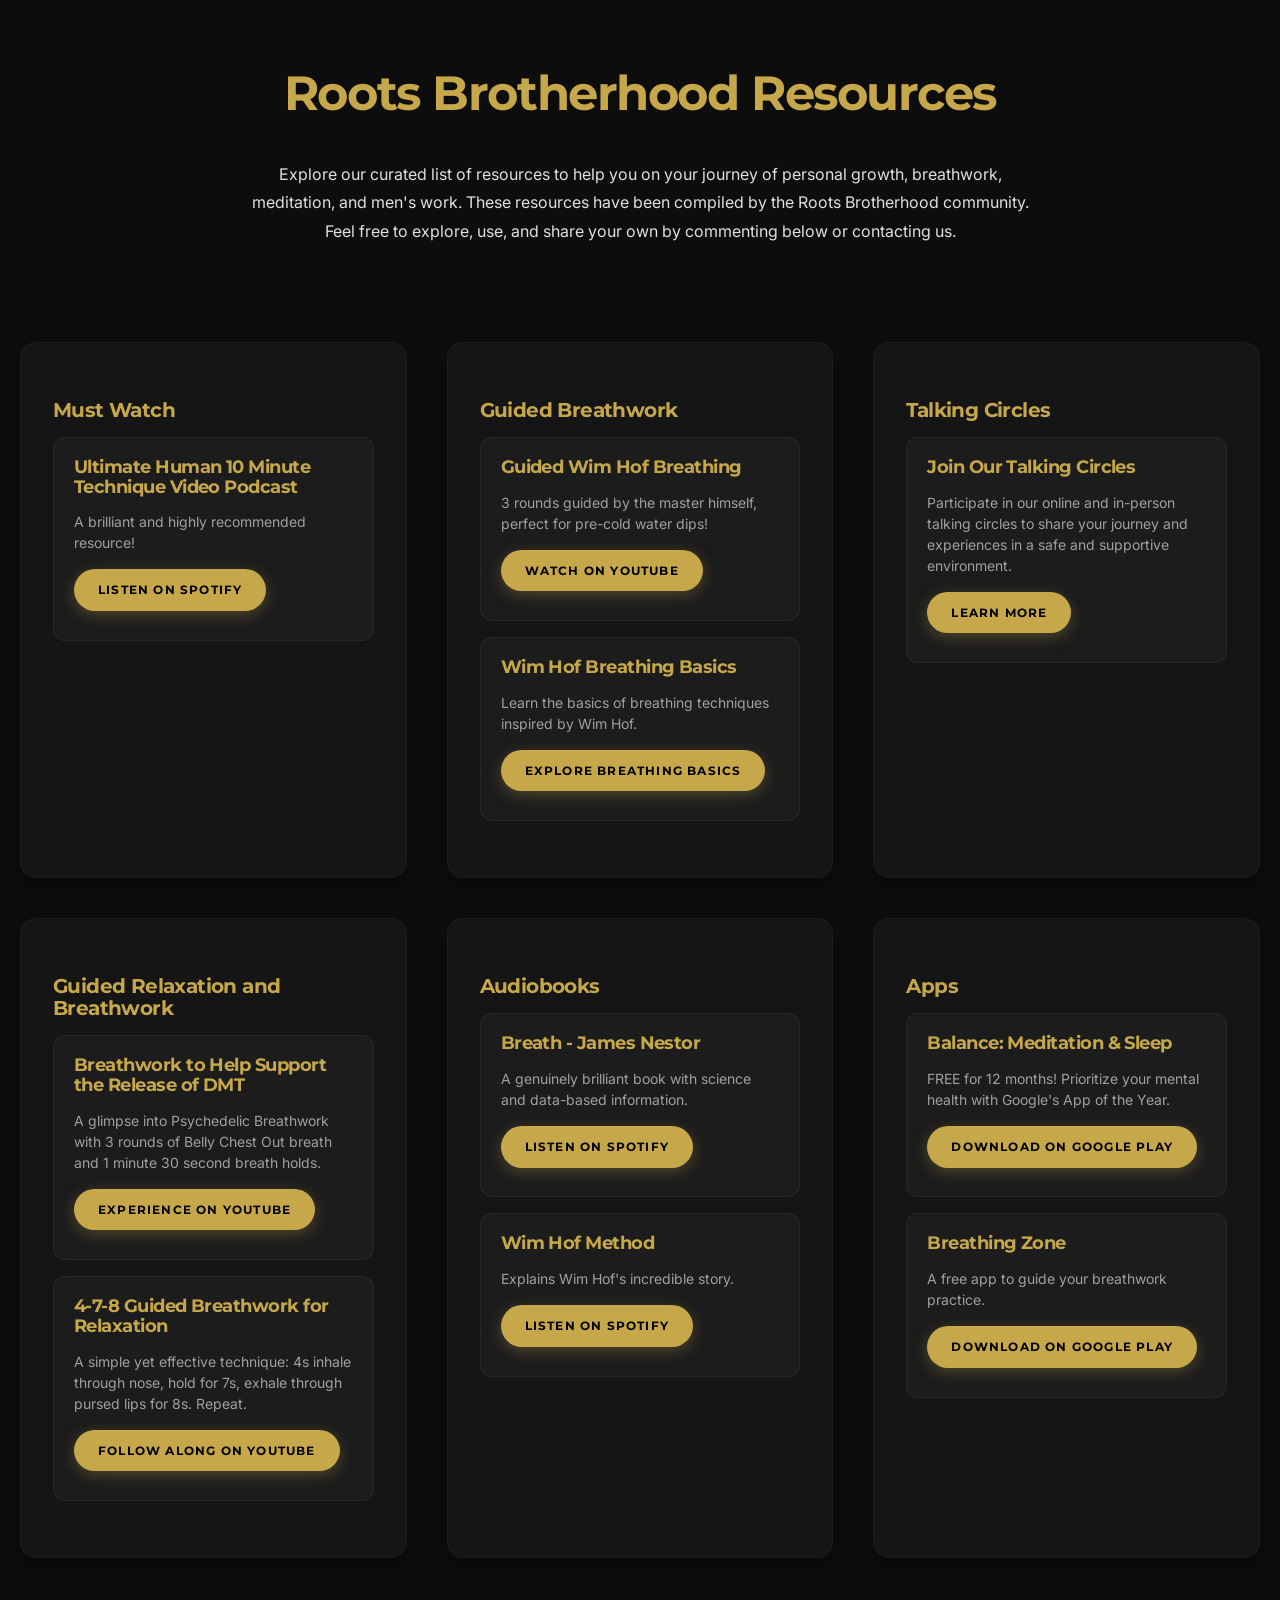
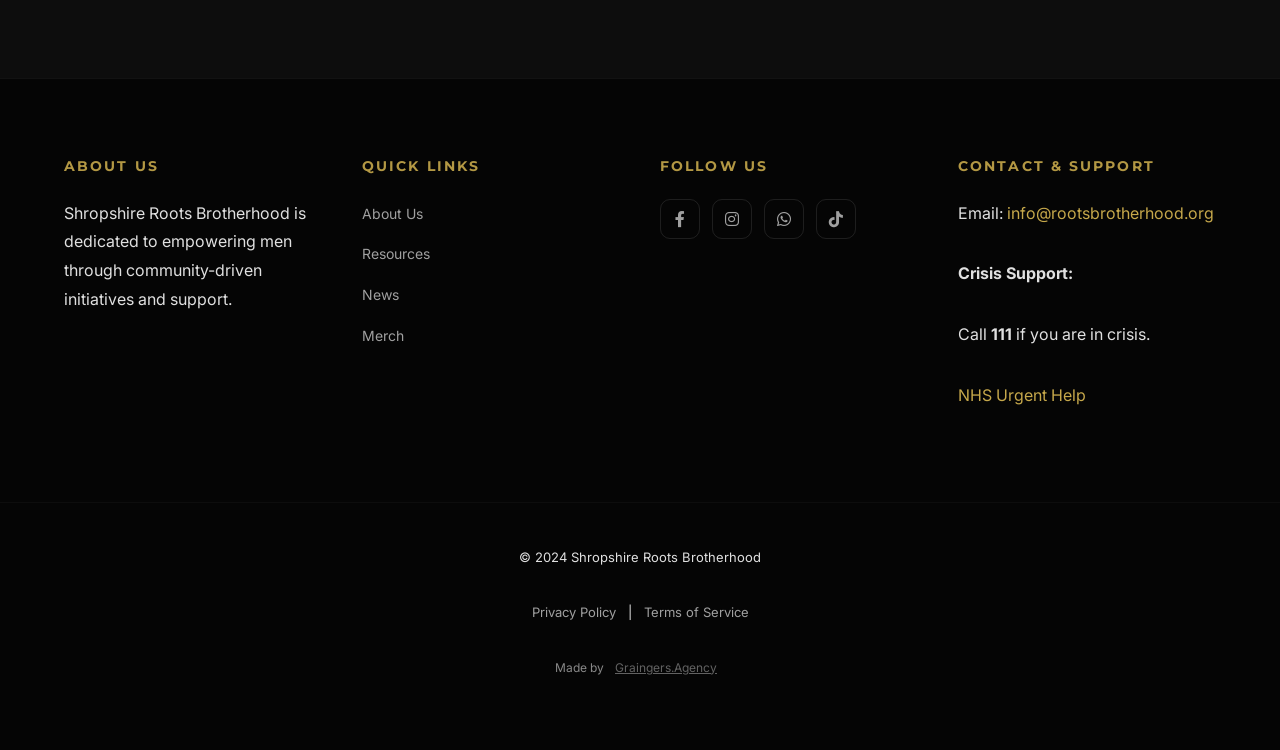
==== commit 11a4d14b: "Fix co-founder name and image source in index.html Corrected the name from 'Wilfred Grainger' to 'Wi" ====
--- a/index.html
+++ b/index.html
@@ -31,7 +31,7 @@
   <header class="main-header" aria-label="Main Navigation">
     <div class="logo">
       <a href="#top">
-        <img src="assets/images/logo2.png" alt="Shropshire Roots Brotherhood Logo" loading="lazy" />
+        <img src="assets/images/logo2.png" alt="Shropshire Roots Brotherhood Logo" />
       </a>
     </div>
     <nav>
@@ -65,7 +65,7 @@
     <p>
       Founded in 2023, Shropshire Roots Brotherhood began with the vision of
       creating a safe and supportive space for men to connect, grow, and lead.
-      Co-founded originally by Wilfred Grainger and his brother-in-law Ben,
+      Co-founded originally by Wilfred and his brother-in-law Ben,
       the organization quickly became a vital resource for men seeking
       community and personal development. What started as a small, local
       initiative has grown into a network of men committed to making a
@@ -98,7 +98,7 @@
     <div class="box-container">
       <div class="box">
         <!-- ⚡ Bolt: Lazy-load below-fold assets to improve LCP -->
-        <img src="assets/images/jh120.png" alt="Brotherhood Heavyweight Signature Hoodie" class="merch-image" loading="lazy" />
+        <img src="assets/imagt="Brotherhood Heavyweight Signature Hoodie" class="merch-image" loading="lazy" />
         <h3>Brotherhood Heavyweight Signature Hoodie</h3>
         <p>Contact us to purchase.</p>
       </div>
@@ -242,9 +242,9 @@
         <h4>Quick Links</h4>
         <ul>
           <li><a href="#about">About Us</a></li>
+          <li><a href="#resources">Resources</a></li>
+          <li><a href="#news">News</a></li>
           <li><a href="#merch">Merch</a></li>
-          <li><a href="#join">Join</a></li>
-          <li><a href="#resources">Resources</a></li>
         </ul>
       </div>
       <div class="footer-section">
@@ -281,4 +281,4 @@
   </footer>
 </body>
 
-</html>+</html>
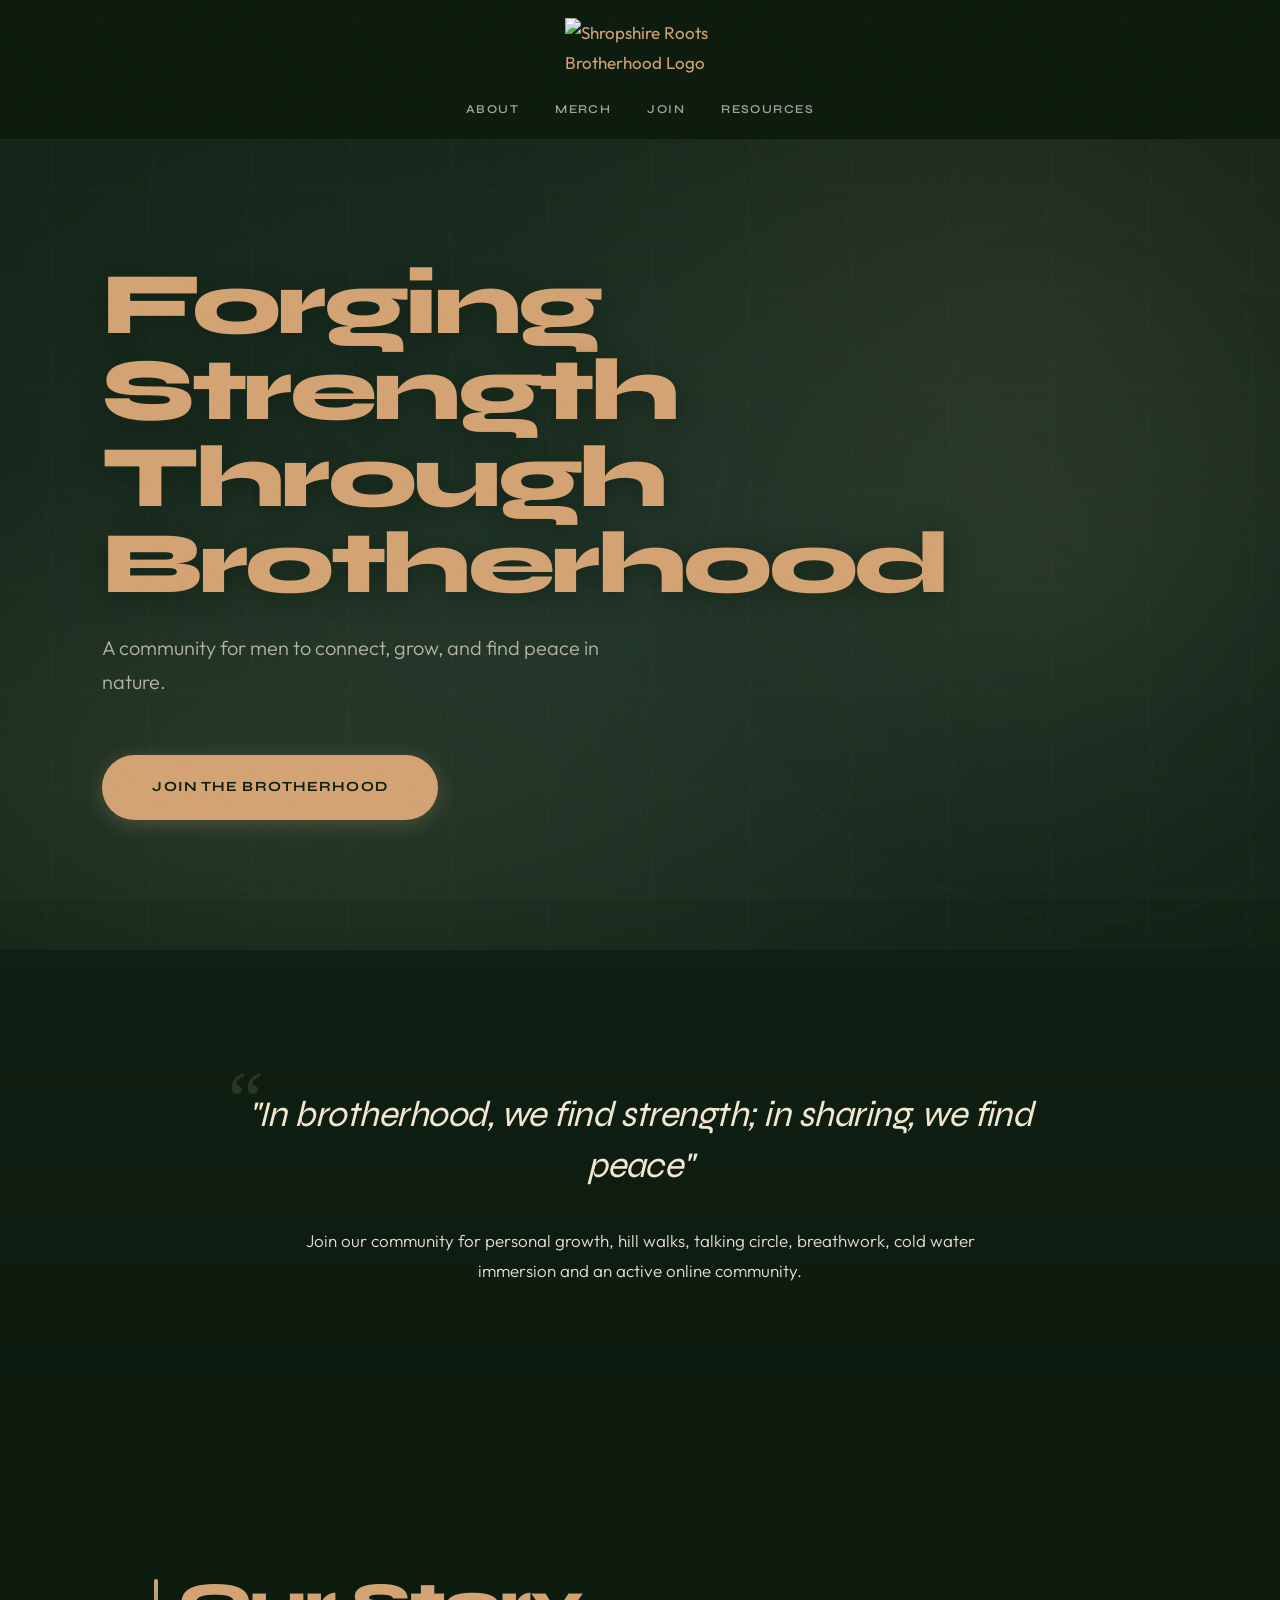
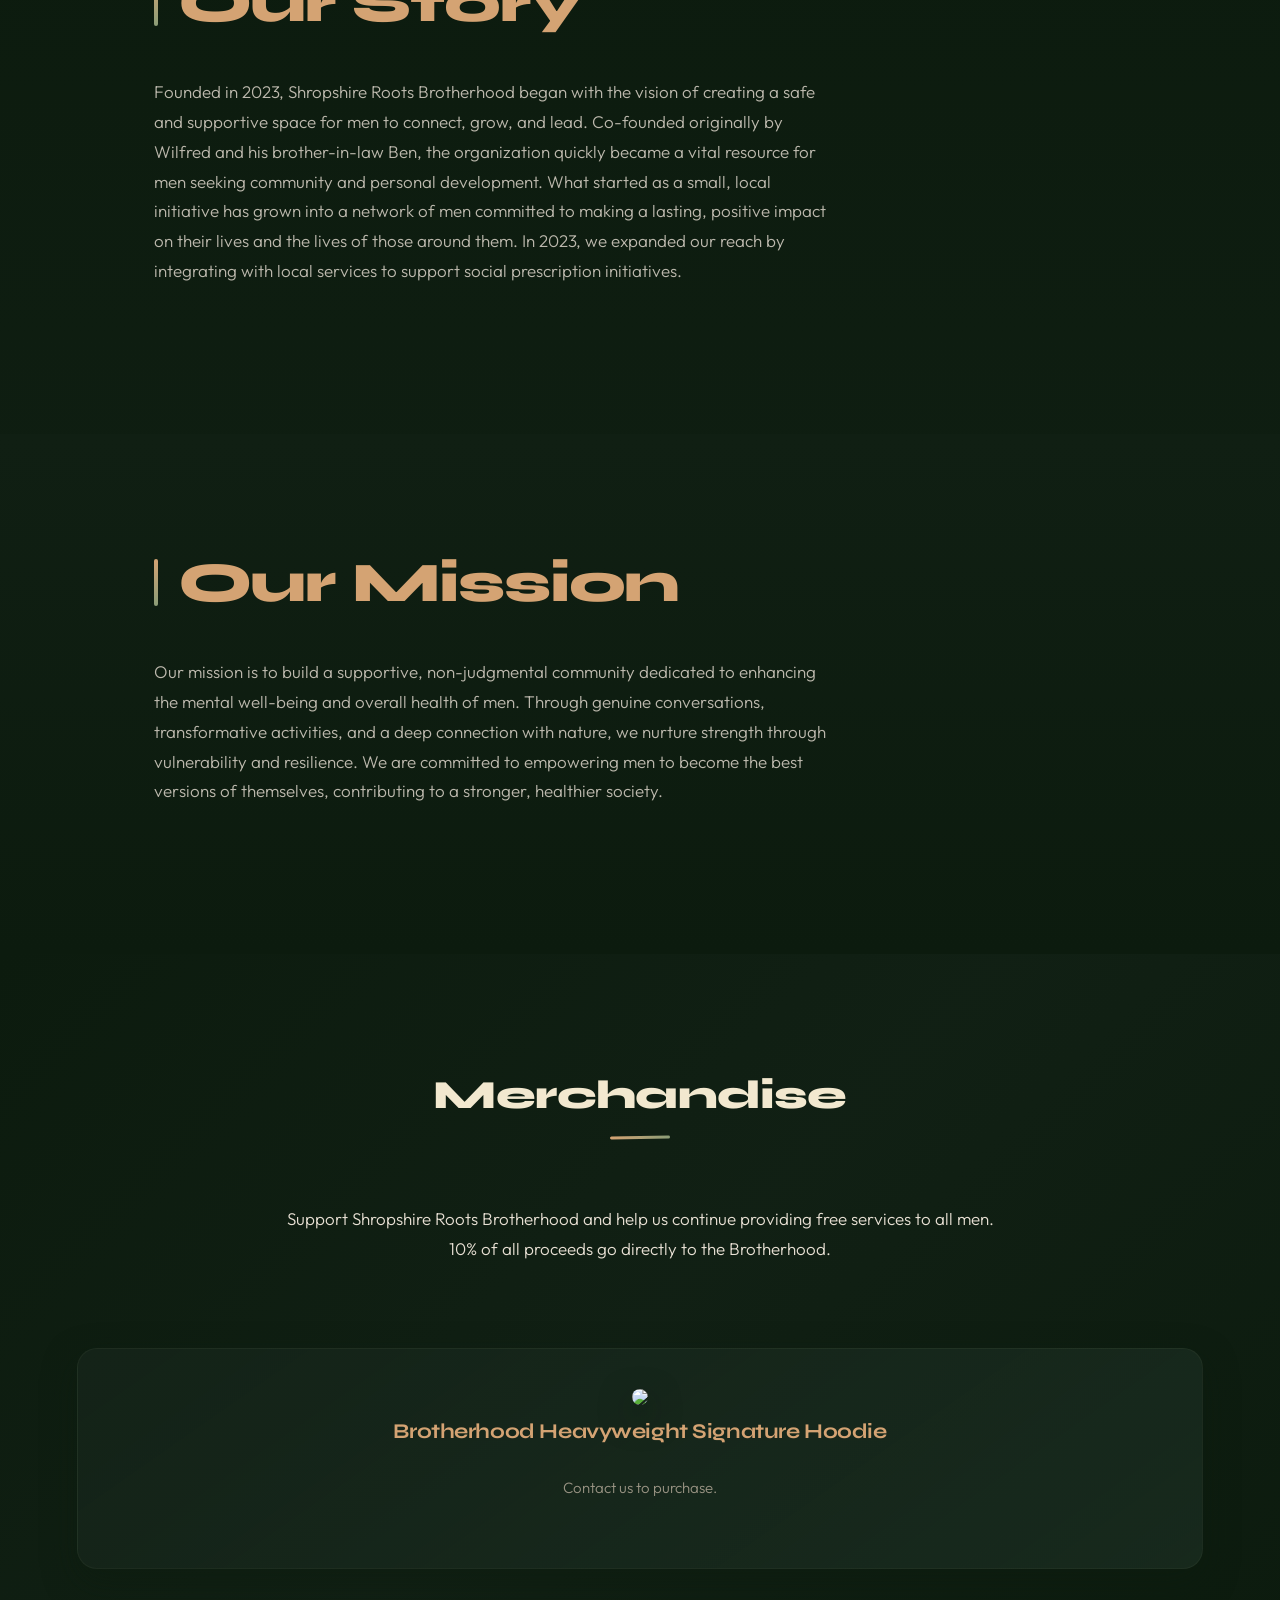
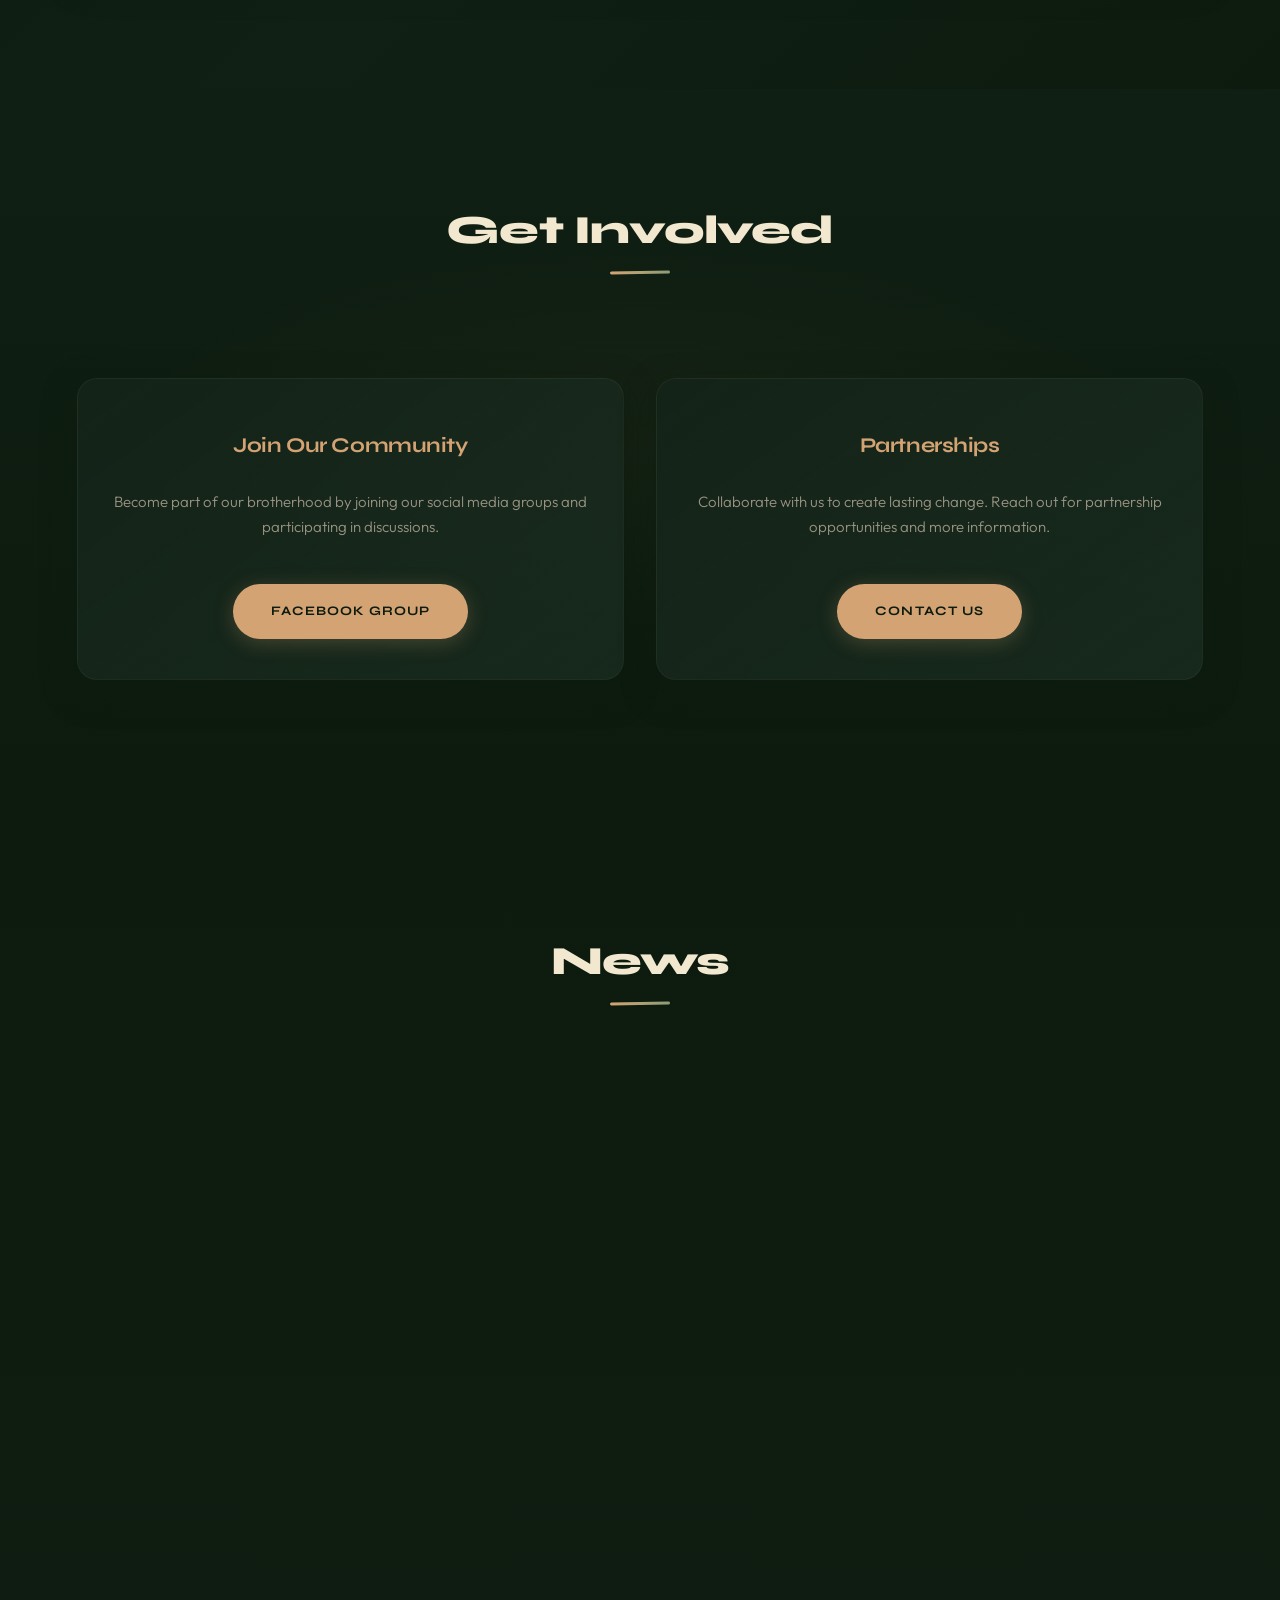
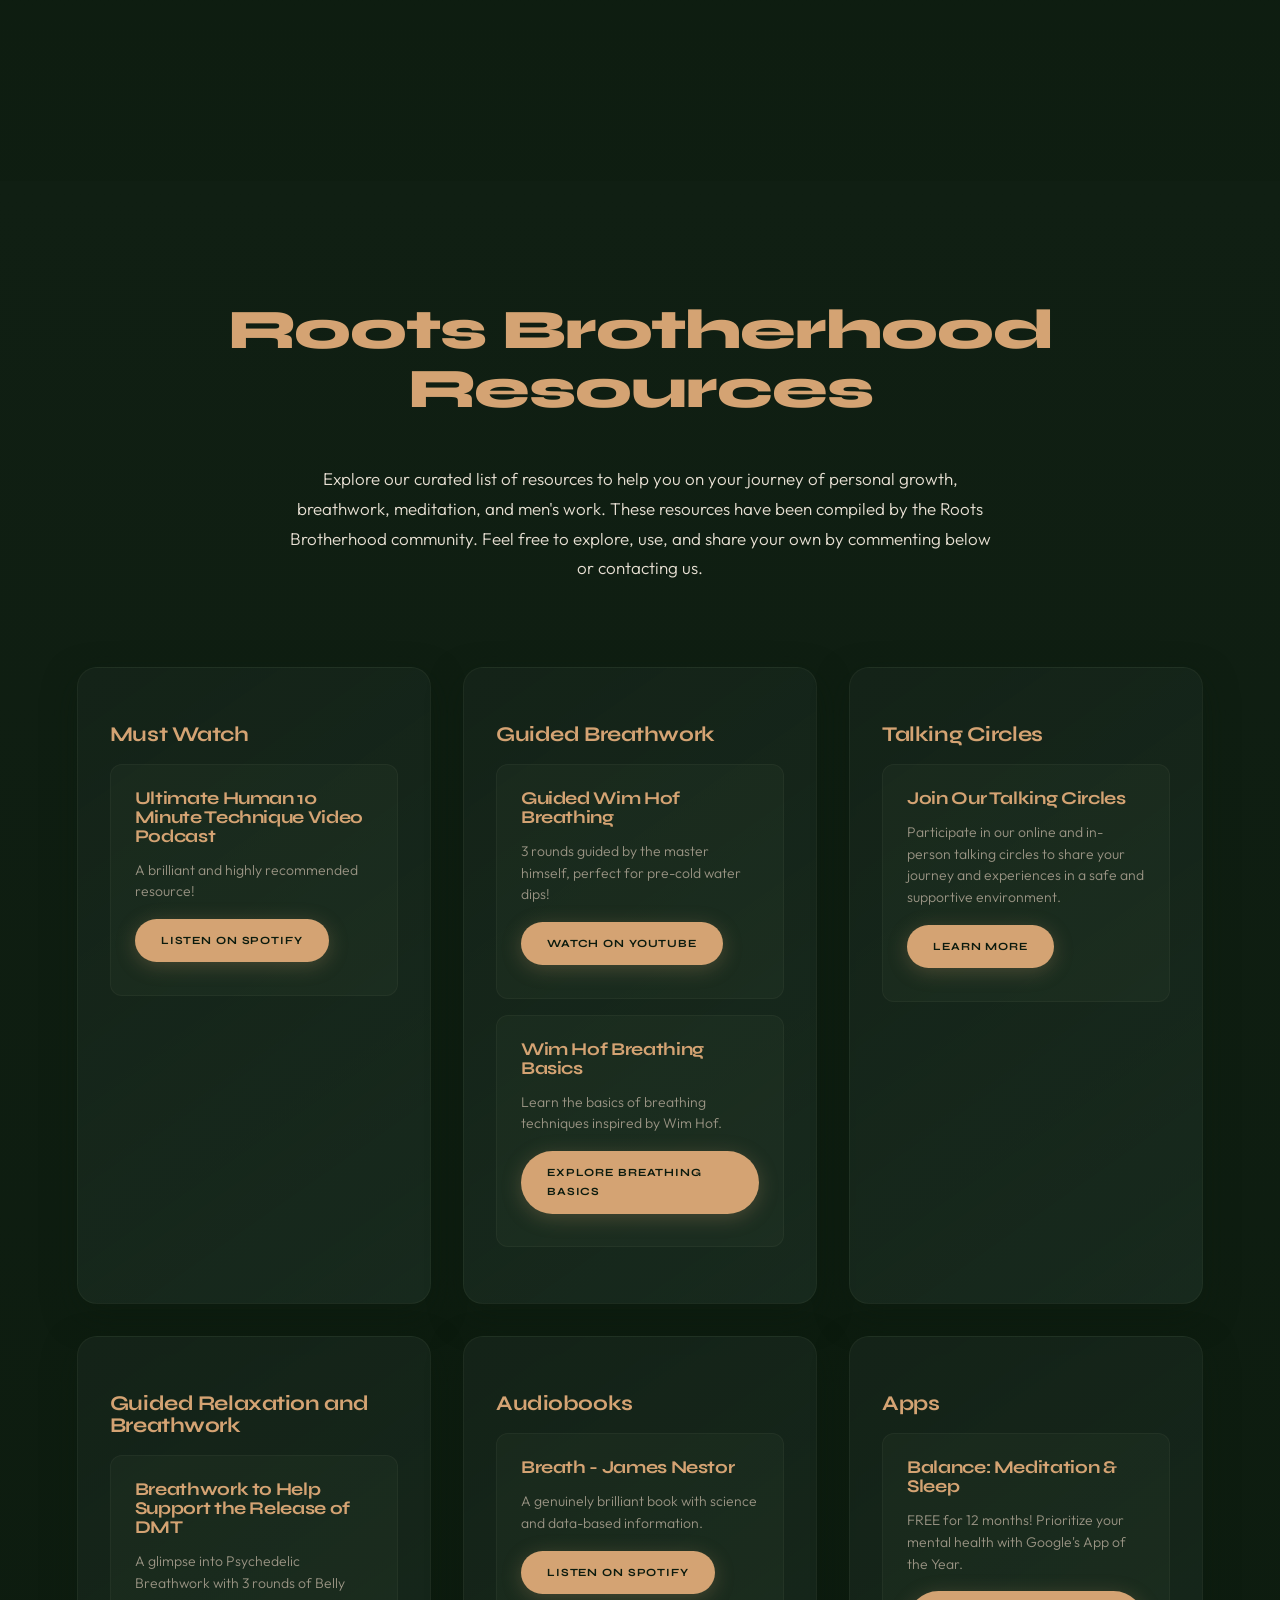
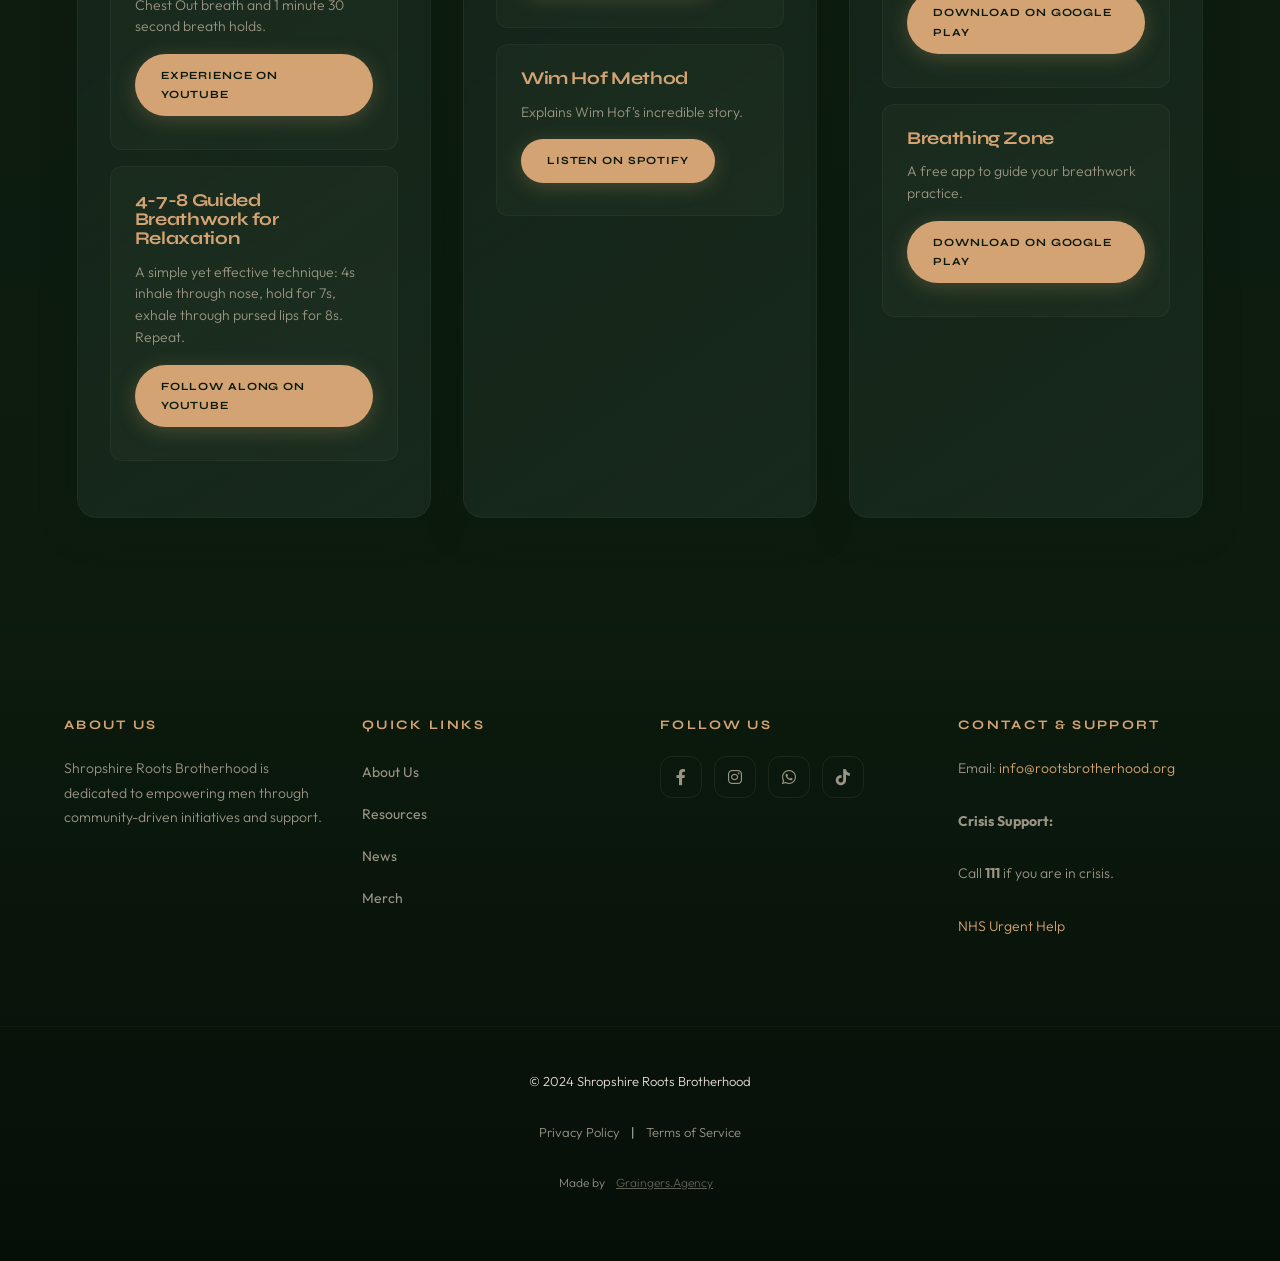
==== commit 1edeb1cf: "Implement "Rooted Earth" organic editorial redesign — Phase 1 - Replace banned fonts (Inter, Montser" ====
--- a/index.html
+++ b/index.html
@@ -10,7 +10,7 @@
   <link rel="preconnect" href="https://fonts.googleapis.com">
   <link rel="preconnect" href="https://fonts.gstatic.com" crossorigin>
   <link
-    href="https://fonts.googleapis.com/css2?family=Inter:wght@400;500;600&family=Montserrat:wght@500;600;700&display=swap"
+    href="https://fonts.googleapis.com/css2?family=Outfit:wght@300;400;500;600&family=Syne:wght@400;600;700;800&display=swap"
     rel="stylesheet">
   <link rel="stylesheet" href="https://cdnjs.cloudflare.com/ajax/libs/font-awesome/6.0.0-beta3/css/all.min.css" />
   <meta property="og:title" content="Roots Brotherhood" />
@@ -48,21 +48,21 @@
 
   <section id="hero">
     <div class="hero-content">
-      <h1>Forging Strength Through Brotherhood</h1>
+      <h1>Forging<br>Strength Through<br>Brotherhood</h1>
       <p>A community for men to connect, grow, and find peace in nature.</p>
       <a href="#join" class="btn hero-btn">Join the Brotherhood</a>
     </div>
   </section>
 
   <section id="about" class="box-section">
-    <h3><i>"In brotherhood, we find strength; in sharing, we find peace"</i></h3>
-    <p>Join our community for personal growth, hill walks, talking circle, breathwork, cold water immersion and an
+    <h3 class="reveal"><i>"In brotherhood, we find strength; in sharing, we find peace"</i></h3>
+    <p class="reveal">Join our community for personal growth, hill walks, talking circle, breathwork, cold water immersion and an
       active online community.</p>
   </section>
 
   <section id="our-story" class="box-section">
-    <h1>Our Story</h1>
-    <p>
+    <h1 class="reveal-left">Our Story</h1>
+    <p class="reveal-left">
       Founded in 2023, Shropshire Roots Brotherhood began with the vision of
       creating a safe and supportive space for men to connect, grow, and lead.
       Co-founded originally by Wilfred and his brother-in-law Ben,
@@ -76,8 +76,8 @@
   </section>
 
   <section id="mission" class="box-section">
-    <h1>Our Mission</h1>
-    <p>
+    <h1 class="reveal-left">Our Mission</h1>
+    <p class="reveal-left">
       Our mission is to build a supportive, non-judgmental community dedicated
       to enhancing the mental well-being and overall health of men. Through
       genuine conversations, transformative activities, and a deep connection
@@ -90,13 +90,13 @@
 
 
   <section id="merch" class="box-section">
-    <h2>Merchandise</h2>
-    <p>
+    <h2 class="reveal">Merchandise</h2>
+    <p class="reveal">
       Support Shropshire Roots Brotherhood and help us continue providing free
       services to all men. 10% of all proceeds go directly to the Brotherhood.
     </p>
-    <div class="box-container">
-      <div class="box">
+    <div class="box-container stagger-children">
+      <div class="box reveal">
         <!-- ⚡ Bolt: Lazy-load below-fold assets to improve LCP -->
         <img src="assets/imagt="Brotherhood Heavyweight Signature Hoodie" class="merch-image" loading="lazy" />
         <h3>Brotherhood Heavyweight Signature Hoodie</h3>
@@ -106,15 +106,15 @@
   </section>
 
   <section id="join" class="box-section">
-    <h2>Get Involved</h2>
-    <div class="box-container">
-      <div class="box">
+    <h2 class="reveal">Get Involved</h2>
+    <div class="box-container stagger-children">
+      <div class="box reveal">
         <h3>Join Our Community</h3>
         <p>Become part of our brotherhood by joining our social media groups and participating in discussions.</p>
         <a href="https://www.facebook.com/groups/959204428934100" target="_blank" class="btn">Facebook Group</a>
       </div>
 
-      <div class="box">
+      <div class="box reveal">
         <h3>Partnerships</h3>
         <p>Collaborate with us to create lasting change. Reach out for partnership opportunities and more information.
         </p>
@@ -124,25 +124,25 @@
   </section>
 
   <section id="instagram" class="box-section">
-    <h2>News</h2>
+    <h2 class="reveal">News</h2>
     <!-- ⚡ Bolt: Defer non-critical scripts and lazy-load below-fold assets to improve main thread execution and LCP -->
     <script src="https://snapwidget.com/js/snapwidget.js" defer></script>
-    <iframe src="https://snapwidget.com/embed/1077046" class="snapwidget-widget" allowtransparency="true"
+    <iframe src="https://snapwidget.com/embed/1077046" class="snapwidget-widget reveal" allowtransparency="true"
       frameborder="0" scrolling="no" style="border:none; overflow:hidden; width:100%; height:600px;"
       title="Posts from Instagram" loading="lazy"></iframe>
   </section>
 
   <section id="resources" class="box-section">
-    <h1>Roots Brotherhood Resources</h1>
-    <p>
+    <h1 class="reveal">Roots Brotherhood Resources</h1>
+    <p class="reveal">
       Explore our curated list of resources to help you on your journey of
       personal growth, breathwork, meditation, and men's work. These resources
       have been compiled by the Roots Brotherhood community. Feel free to
       explore, use, and share your own by commenting below or contacting us.
     </p>
-    <div class="box-container">
+    <div class="box-container stagger-children">
       <!-- Must Watch -->
-      <div class="box resource-box">
+      <div class="box resource-box reveal">
         <h3>Must Watch</h3>
         <div class="resource-item">
           <h4>Ultimate Human 10 Minute Technique Video Podcast</h4>
@@ -152,7 +152,7 @@
         </div>
       </div>
       <!-- Guided Wim Hof Breathing -->
-      <div class="box resource-box">
+      <div class="box resource-box reveal">
         <h3>Guided Breathwork</h3>
         <div class="resource-item">
           <h4>Guided Wim Hof Breathing</h4>
@@ -167,7 +167,7 @@
         </div>
       </div>
       <!-- Talking Circles -->
-      <div class="box resource-box">
+      <div class="box resource-box reveal">
         <h3>Talking Circles</h3>
         <div class="resource-item">
           <h4>Join Our Talking Circles</h4>
@@ -177,7 +177,7 @@
         </div>
       </div>
       <!-- Guided Relaxation and Breathwork -->
-      <div class="box resource-box">
+      <div class="box resource-box reveal">
         <h3>Guided Relaxation and Breathwork</h3>
         <div class="resource-item">
           <h4>Breathwork to Help Support the Release of DMT</h4>
@@ -195,7 +195,7 @@
         </div>
       </div>
       <!-- Audiobooks -->
-      <div class="box resource-box">
+      <div class="box resource-box reveal">
         <h3>Audiobooks</h3>
         <div class="resource-item">
           <h4>Breath - James Nestor</h4>
@@ -211,7 +211,7 @@
         </div>
       </div>
       <!-- Apps -->
-      <div class="box resource-box">
+      <div class="box resource-box reveal">
         <h3>Apps</h3>
         <div class="resource-item">
           <h4>Balance: Meditation & Sleep</h4>
@@ -279,6 +279,7 @@
           target="_blank" style="text-decoration: underline;">Graingers.Agency</a></p>
     </div>
   </footer>
+  <script src="assets/js/main.js" defer></script>
 </body>
 
 </html>
--- a/assets/css/styles.css
+++ b/assets/css/styles.css
@@ -1,49 +1,81 @@
 /* 
   ROOTS BROTHERHOOD - MAIN STYLESHEET
-  1. Variables
+  Aesthetic: "Rooted Earth" — Organic Editorial
+  Axis: Soft/Organic meets Editorial Magazine
+
+  1. Variables & Design Tokens
   2. Reset & Base Styles
-  3. Typography
-  4. Layout & Utilities
-  5. Components (Buttons, Cards)
-  6. Header & Navigation
-  7. Section Styles (Hero, Standard Sections, News)
-  8. Footer
-  9. Media Queries
+  3. Grain & Texture Overlays
+  4. Typography
+  5. Layout & Utilities
+  6. Scroll-Reveal Animations
+  7. Components (Buttons, Cards)
+  8. Header & Navigation
+  9. Hero Section
+  10. Section Styles
+  11. Footer
+  12. Media Queries
 */
 
-/* 1. VARIABLES */
+/* ============================================
+   1. VARIABLES & DESIGN TOKENS
+   ============================================ */
 :root {
-  /* Colors */
-  --primary-color: #C6A84B;       /* Refined Gold */
-  --secondary-color: #151515;     /* Dark Card Background */
-  --background-color: #0a0a0a;    /* Rich Black */
-  --box-background-color: #1a1a1a;/* Slightly lighter black for containers */
-  --text-color: #e0e0e0;          /* Off-white */
-  --text-muted: #a0a0a0;          /* Grey text */
-  --accent-color: #fff;        /* Pure white */
-  
-  /* Fonts */
-  --font-family-headings: "Montserrat", sans-serif;
-  --font-family-body: "Inter", sans-serif;
-  
-  /* Sizing - Refined for "Pro" Look */
-  --font-size-base: 16px; 
-  --font-size-large: 20px;
-  --font-size-h1: 48px;
-  --font-size-h2: 36px;
-  --font-size-h3: 24px;
-  --line-height-body: 1.8;
-  
+  /* Earth-Tone Palette */
+  --color-earth-deep: #0C1B0E;       /* Deep forest night */
+  --color-earth-shadow: #142318;      /* Forest shadow */
+  --color-earth-mid: #1E3226;         /* Moss dark */
+  --color-terracotta: #D4A373;        /* Warm terracotta */
+  --color-terracotta-bright: #E8B888; /* Light terracotta */
+  --color-sage: #8B9D77;              /* Sage green */
+  --color-sage-light: #A8B897;        /* Light sage */
+  --color-cream: #F2E8CF;             /* Parchment cream */
+  --color-warm-white: #E8E0D4;        /* Warm white text */
+  --color-muted: #9A9484;             /* Warm grey */
+
+  /* Semantic Color Mapping */
+  --primary-color: var(--color-terracotta);
+  --secondary-color: var(--color-earth-shadow);
+  --background-color: var(--color-earth-deep);
+  --text-color: var(--color-warm-white);
+  --text-muted: var(--color-muted);
+  --accent-color: var(--color-cream);
+
+  /* Fonts — Distinctive Pairing */
+  --font-family-headings: "Syne", sans-serif;
+  --font-family-body: "Outfit", sans-serif;
+
+  /* Sizing */
+  --font-size-base: 17px;
+  --font-size-large: 21px;
+  --font-size-h1: 56px;
+  --font-size-h2: 40px;
+  --font-size-h3: 26px;
+
+  --line-height-body: 1.75;
+
   /* UI Tokens */
-  --border-radius: 16px;
-  --transition-speed: 0.3s;
-  --shadow-soft: 0 20px 40px rgb(0 0 0 / 60%);
-  --shadow-card: 0 10px 20px rgb(0 0 0 / 40%);
-}
-
-/* 2. RESET & BASE STYLES */
-* {
+  --border-radius: 20px;
+  --border-radius-sm: 12px;
+  --transition-speed: 0.35s;
+  --transition-ease: cubic-bezier(0.25, 0.46, 0.45, 0.94);
+  --shadow-organic: 0 24px 48px rgba(12, 27, 14, 0.7);
+  --shadow-card: 0 12px 32px rgba(12, 27, 14, 0.5);
+  --shadow-glow: 0 0 40px rgba(212, 163, 115, 0.15);
+}
+
+/* ============================================
+   2. RESET & BASE STYLES
+   ============================================ */
+*,
+*::before,
+*::after {
   box-sizing: border-box;
+}
+
+html {
+  scroll-behavior: smooth;
+  scroll-padding-top: 100px;
 }
 
 body {
@@ -55,12 +87,9 @@
   font-size: var(--font-size-base);
   line-height: var(--line-height-body);
   -webkit-font-smoothing: antialiased;
+  -moz-osx-font-smoothing: grayscale;
   overflow-x: hidden;
-}
-
-html {
-  scroll-behavior: smooth;
-  scroll-padding-top: 100px; /* Offset for sticky header */
+  position: relative;
 }
 
 img {
@@ -70,235 +99,436 @@
   box-shadow: var(--shadow-card);
 }
 
-/* 3. TYPOGRAPHY */
+/* ============================================
+   3. GRAIN & TEXTURE OVERLAYS
+   ============================================ */
+
+/* Full-page grain texture overlay */
+body::after {
+  content: '';
+  position: fixed;
+  top: 0;
+  left: 0;
+  width: 100%;
+  height: 100%;
+  pointer-events: none;
+  z-index: 9999;
+  opacity: 0.035;
+  background-image: url("data:image/svg+xml,%3Csvg viewBox='0 0 256 256' xmlns='http://www.w3.org/2000/svg'%3E%3Cfilter id='noise'%3E%3CfeTurbulence type='fractalNoise' baseFrequency='0.9' numOctaves='4' stitchTiles='stitch'/%3E%3C/filter%3E%3Crect width='100%25' height='100%25' filter='url(%23noise)' opacity='1'/%3E%3C/svg%3E");
+  background-repeat: repeat;
+  background-size: 256px 256px;
+}
+
+/* ============================================
+   4. TYPOGRAPHY
+   ============================================ */
 h1, h2, h3, h4, h5, h6 {
   font-family: var(--font-family-headings);
   color: var(--accent-color);
   margin-top: 0;
-  font-weight: 700;
-  letter-spacing: -0.03em;
-  line-height: 1.1;
+  font-weight: 800;
+  letter-spacing: -0.02em;
+  line-height: 1.05;
 }
 
 h1 {
   font-size: clamp(36px, 6vw, var(--font-size-h1));
-  color: var(--primary-color);
-  margin-bottom: 24px;
+  color: var(--color-terracotta);
+  margin-bottom: 28px;
 }
 
 h2 {
-  font-size: clamp(28px, 5vw, var(--font-size-h2));
-  margin-bottom: 40px;
+  font-size: clamp(30px, 5vw, var(--font-size-h2));
+  margin-bottom: 48px;
   position: relative;
   display: inline-block;
 }
 
-/* Decorative underline for H2 */
+/* Organic underline — angled, earthy */
 h2::after {
   content: '';
   display: block;
-  width: 80px;
-  height: 4px;
-  background-color: var(--primary-color);
-  margin: 16px auto 0;
+  width: 60px;
+  height: 3px;
+  background: linear-gradient(90deg, var(--color-terracotta), var(--color-sage));
+  margin: 20px auto 0;
   border-radius: 2px;
+  transform: rotate(-1deg);
 }
 
 h3 {
   font-size: var(--font-size-h3);
-  color: var(--primary-color);
-  margin-bottom: 16px;
+  color: var(--color-terracotta);
+  margin-bottom: 18px;
+  font-weight: 700;
 }
 
 p {
-  margin-bottom: 32px;
+  margin-bottom: 28px;
   color: var(--text-color);
-  max-width: 800px;
+  max-width: 720px;
   margin-left: auto;
   margin-right: auto;
+  font-weight: 300;
 }
 
 a {
   color: var(--primary-color);
   text-decoration: none;
-  transition: all var(--transition-speed) ease;
-}
-
-/* 4. LAYOUT & UTILITIES */
+  transition: color var(--transition-speed) var(--transition-ease);
+}
+
+a:hover {
+  color: var(--accent-color);
+}
+
+/* ============================================
+   5. LAYOUT & UTILITIES
+   ============================================ */
 .container {
   max-width: 1200px;
   margin: 0 auto;
   padding: 0 24px;
 }
 
-/* Animation Utilities */
-@keyframes fade-in-up {
+/* ============================================
+   6. SCROLL-REVEAL ANIMATIONS
+   ============================================ */
+@keyframes fadeInUp {
   from {
     opacity: 0;
-    transform: translateY(20px);
-  }
-
+    transform: translateY(40px);
+  }
   to {
     opacity: 1;
     transform: translateY(0);
   }
 }
 
-/* 5. COMPONENTS */
-
-/* Buttons */
+@keyframes fadeInLeft {
+  from {
+    opacity: 0;
+    transform: translateX(-40px);
+  }
+  to {
+    opacity: 1;
+    transform: translateX(0);
+  }
+}
+
+@keyframes fadeInRight {
+  from {
+    opacity: 0;
+    transform: translateX(40px);
+  }
+  to {
+    opacity: 1;
+    transform: translateX(0);
+  }
+}
+
+@keyframes scaleIn {
+  from {
+    opacity: 0;
+    transform: scale(0.92);
+  }
+  to {
+    opacity: 1;
+    transform: scale(1);
+  }
+}
+
+@keyframes organicFloat {
+  0%, 100% { transform: translateY(0) rotate(0deg); }
+  50% { transform: translateY(-8px) rotate(0.5deg); }
+}
+
+/* Elements hidden before scroll reveal */
+.reveal {
+  opacity: 0;
+  transform: translateY(40px);
+  transition: opacity 0.8s var(--transition-ease), transform 0.8s var(--transition-ease);
+}
+
+.reveal.revealed {
+  opacity: 1;
+  transform: translateY(0);
+}
+
+.reveal-left {
+  opacity: 0;
+  transform: translateX(-40px);
+  transition: opacity 0.8s var(--transition-ease), transform 0.8s var(--transition-ease);
+}
+
+.reveal-left.revealed {
+  opacity: 1;
+  transform: translateX(0);
+}
+
+.reveal-right {
+  opacity: 0;
+  transform: translateX(40px);
+  transition: opacity 0.8s var(--transition-ease), transform 0.8s var(--transition-ease);
+}
+
+.reveal-right.revealed {
+  opacity: 1;
+  transform: translateX(0);
+}
+
+/* Staggered children animation */
+.stagger-children .reveal:nth-child(1) { transition-delay: 0s; }
+.stagger-children .reveal:nth-child(2) { transition-delay: 0.12s; }
+.stagger-children .reveal:nth-child(3) { transition-delay: 0.24s; }
+.stagger-children .reveal:nth-child(4) { transition-delay: 0.36s; }
+.stagger-children .reveal:nth-child(5) { transition-delay: 0.48s; }
+.stagger-children .reveal:nth-child(6) { transition-delay: 0.60s; }
+
+/* ============================================
+   7. COMPONENTS
+   ============================================ */
+
+/* Buttons — Earthy, tactile */
 .btn {
   display: inline-block;
-  padding: 14px 32px; /* Slightly refined padding */
+  padding: 14px 36px;
   border-radius: 50px;
-  background: var(--primary-color);
-  color: #000;
+  background: var(--color-terracotta);
+  color: var(--color-earth-deep);
   text-transform: uppercase;
   font-family: var(--font-family-headings);
   font-weight: 700;
-  letter-spacing: 0.1em;
-  transition: all var(--transition-speed);
-  border: none;
+  letter-spacing: 0.08em;
+  transition: all var(--transition-speed) var(--transition-ease);
+  border: 2px solid transparent;
   cursor: pointer;
-  box-shadow: 0 4px 15px rgb(198 168 75 / 30%);
+  box-shadow: 0 4px 20px rgba(212, 163, 115, 0.25);
   margin-top: 16px;
   position: relative;
   overflow: hidden;
-  font-size: 14px; /* Consistent small text */
+  font-size: 13px;
+}
+
+.btn::before {
+  content: '';
+  position: absolute;
+  top: 0;
+  left: -100%;
+  width: 100%;
+  height: 100%;
+  background: linear-gradient(90deg, transparent, rgba(255, 255, 255, 0.15), transparent);
+  transition: left 0.5s ease;
+}
+
+.btn:hover::before {
+  left: 100%;
 }
 
 .btn:hover {
-  transform: translateY(-3px);
-  box-shadow: 0 10px 30px rgb(198 168 75 / 40%);
-  background-color: #d4b85c;
-}
-
-/* Standard Box/Card */
+  transform: translateY(-3px) scale(1.02);
+  box-shadow: 0 8px 32px rgba(212, 163, 115, 0.35);
+  background-color: var(--color-terracotta-bright);
+  color: var(--color-earth-deep);
+}
+
+/* Ghost/outline button variant */
+.btn-ghost {
+  background: transparent;
+  border: 2px solid var(--color-terracotta);
+  color: var(--color-terracotta);
+}
+
+.btn-ghost:hover {
+  background: var(--color-terracotta);
+  color: var(--color-earth-deep);
+}
+
+/* Card Container — Asymmetric grid */
 .box-container {
   display: grid;
   grid-template-columns: repeat(auto-fit, minmax(300px, 1fr));
-  gap: 40px;
-  margin-top: 64px;
+  gap: 32px;
+  margin-top: 56px;
   width: 100%;
 }
 
+/* Cards — Earthy depth with organic hover */
 .box {
-  background-color: var(--secondary-color);
+  background: linear-gradient(145deg, var(--color-earth-shadow), rgba(30, 50, 38, 0.6));
   padding: 40px 32px;
   border-radius: var(--border-radius);
-  border: 1px solid rgb(255 255 255 / 3%);
-  transition: all 0.4s cubic-bezier(0.175, 0.885, 0.32, 1.275);
+  border: 1px solid rgba(139, 157, 119, 0.08);
+  transition: all 0.5s var(--transition-ease);
   display: flex;
   flex-direction: column;
   align-items: center;
   height: 100%;
   box-shadow: var(--shadow-card);
+  position: relative;
+  overflow: hidden;
+}
+
+/* Organic glow on hover */
+.box::after {
+  content: '';
+  position: absolute;
+  top: -50%;
+  left: -50%;
+  width: 200%;
+  height: 200%;
+  background: radial-gradient(circle, rgba(212, 163, 115, 0.06) 0%, transparent 70%);
+  opacity: 0;
+  transition: opacity 0.5s ease;
+  pointer-events: none;
+}
+
+.box:hover::after {
+  opacity: 1;
 }
 
 .box:hover {
-  transform: translateY(-8px);
-  box-shadow: var(--shadow-soft);
-  border-color: rgb(198 168 75 / 30%);
-  background-color: #1a1a1a;
+  transform: translateY(-6px) rotate(-0.3deg);
+  box-shadow: var(--shadow-organic), var(--shadow-glow);
+  border-color: rgba(212, 163, 115, 0.2);
 }
 
 .box h3 {
   margin-top: 16px;
-  font-size: 20px;
+  font-size: 21px;
+  z-index: 1;
 }
 
 .box p {
   color: var(--text-muted);
   font-size: 15px;
-  line-height: 1.6;
+  line-height: 1.65;
+  z-index: 1;
 }
 
 /* Resource Item Specifics */
 .resource-box {
-  align-items: stretch; /* Stretch items to fill card width */
+  align-items: stretch;
   text-align: left;
 }
 
 .resource-item {
-  background: rgb(255 255 255 / 3%);
-  border: 1px solid rgb(255 255 255 / 5%);
-  border-radius: 12px;
-  padding: 20px;
+  background: rgba(139, 157, 119, 0.05);
+  border: 1px solid rgba(139, 157, 119, 0.08);
+  border-radius: var(--border-radius-sm);
+  padding: 24px;
   margin-bottom: 16px;
-  transition: background 0.3s;
+  transition: all 0.4s var(--transition-ease);
+  position: relative;
+}
+
+.resource-item::before {
+  content: '';
+  position: absolute;
+  left: 0;
+  top: 0;
+  width: 3px;
+  height: 100%;
+  background: linear-gradient(180deg, var(--color-terracotta), var(--color-sage));
+  border-radius: 3px 0 0 3px;
+  opacity: 0;
+  transition: opacity 0.3s ease;
+}
+
+.resource-item:hover::before {
+  opacity: 1;
 }
 
 .resource-item:hover {
-  background: rgb(255 255 255 / 6%);
+  background: rgba(139, 157, 119, 0.08);
+  transform: translateX(4px);
 }
 
 .resource-item h4 {
   font-size: 18px;
   margin-bottom: 8px;
-  color: var(--primary-color);
+  color: var(--color-terracotta);
+  font-family: var(--font-family-headings);
+  font-weight: 700;
 }
 
 .resource-item p {
   font-size: 14px;
   margin-bottom: 16px;
-  line-height: 1.5;
+  line-height: 1.55;
   color: var(--text-muted);
-  max-width: 100%; /* Override global p max-width */
+  max-width: 100%;
 }
 
 .resource-item .btn {
-  font-size: 12px;
+  font-size: 11px;
   padding: 10px 24px;
   width: auto;
   margin-top: 0;
 }
 
-/* 6. HEADER & NAVIGATION */
+/* Merch Image */
+.merch-image {
+  border-radius: var(--border-radius);
+  box-shadow: var(--shadow-card);
+  transition: transform 0.5s var(--transition-ease);
+}
+
+.merch-image:hover {
+  transform: scale(1.03) rotate(-1deg);
+}
+
+/* ============================================
+   8. HEADER & NAVIGATION
+   ============================================ */
 header {
-  padding: 20px 24px;
-  background-color: rgb(10 10 10 / 95%);
-  backdrop-filter: blur(15px);
+  padding: 18px 24px;
+  background-color: rgba(12, 27, 14, 0.92);
+  backdrop-filter: blur(20px) saturate(1.5);
   position: sticky;
   top: 0;
   z-index: 1000;
-  border-bottom: 1px solid rgb(198 168 75 / 10%);
+  border-bottom: 1px solid rgba(139, 157, 119, 0.1);
   display: flex;
   flex-direction: column;
   align-items: center;
-  width: 100%; /* Full width */
+  width: 100%;
+  transition: background-color 0.4s ease;
 }
 
 header .logo img {
-  max-width: 160px; /* Slightly smaller for elegance */
+  max-width: 150px;
   height: auto;
-  transition: transform var(--transition-speed) ease;
+  transition: transform var(--transition-speed) var(--transition-ease);
+  box-shadow: none;
+  border-radius: 0;
 }
 
 header .logo img:hover {
-  transform: scale(1.05);
+  transform: scale(1.05) rotate(-1deg);
 }
 
 header nav ul {
   list-style: none;
   padding: 0;
-  margin: 16px 0 0;
+  margin: 14px 0 0;
   display: flex;
   justify-content: center;
   flex-wrap: wrap;
-  gap: 32px;
+  gap: 36px;
 }
 
 header nav ul li a {
-  color: var(--text-color);
+  color: var(--color-warm-white);
   font-family: var(--font-family-headings);
   font-weight: 600;
   text-transform: uppercase;
-  letter-spacing: 0.1em;
-  font-size: 12px; /* Sleek small font */
-  position: relative;
-  padding: 5px 0;
-  opacity: 0.8;
-  transition: opacity 0.3s;
+  letter-spacing: 0.12em;
+  font-size: 12px;
+  position: relative;
+  padding: 6px 0;
+  opacity: 0.7;
+  transition: opacity 0.3s ease, color 0.3s ease;
 }
 
 header nav ul li a::after {
@@ -306,22 +536,109 @@
   position: absolute;
   width: 0;
   height: 2px;
-  bottom: -4px;
-  left: 50%;
-  transform: translateX(-50%);
-  background-color: var(--primary-color);
-  transition: width var(--transition-speed) ease;
-}
-
-a:hover {
-  color: var(--accent-color);
-}
-
-/* 7. SECTION STYLES */
+  bottom: -2px;
+  left: 0;
+  background: linear-gradient(90deg, var(--color-terracotta), var(--color-sage));
+  transition: width var(--transition-speed) var(--transition-ease);
+  border-radius: 1px;
+}
+
+header nav ul li a:hover {
+  color: var(--color-terracotta);
+  opacity: 1;
+}
+
+header nav ul li a:hover::after {
+  width: 100%;
+}
+
+/* ============================================
+   9. HERO SECTION
+   ============================================ */
+#hero {
+  height: 90vh;
+  min-height: 650px;
+  display: flex;
+  align-items: center;
+  justify-content: flex-start;
+  text-align: left;
+  position: relative;
+  padding: 0 8%;
+  margin-bottom: 0;
+  overflow: hidden;
+  /* Organic gradient mesh background */
+  background:
+    radial-gradient(ellipse 80% 60% at 20% 80%, rgba(139, 157, 119, 0.12) 0%, transparent 70%),
+    radial-gradient(ellipse 60% 80% at 80% 20%, rgba(212, 163, 115, 0.08) 0%, transparent 70%),
+    radial-gradient(ellipse 100% 100% at 50% 50%, var(--color-earth-mid) 0%, var(--color-earth-deep) 100%);
+}
+
+/* Organic pattern overlay */
+#hero::before {
+  content: '';
+  position: absolute;
+  top: 0;
+  left: 0;
+  right: 0;
+  bottom: 0;
+  background-image: url("data:image/svg+xml,%3Csvg width='100' height='100' viewBox='0 0 100 100' xmlns='http://www.w3.org/2000/svg'%3E%3Cpath d='M50 0 Q55 25 50 50 Q45 75 50 100' fill='none' stroke='%238B9D77' stroke-width='0.5' opacity='0.08'/%3E%3Cpath d='M0 50 Q25 45 50 50 Q75 55 100 50' fill='none' stroke='%23D4A373' stroke-width='0.5' opacity='0.06'/%3E%3C/svg%3E");
+  background-size: 100px 100px;
+  pointer-events: none;
+}
+
+/* Large decorative circle — organic shape */
+#hero::after {
+  content: '';
+  position: absolute;
+  right: -10%;
+  top: 10%;
+  width: 60vw;
+  height: 60vw;
+  max-width: 700px;
+  max-height: 700px;
+  border-radius: 48% 52% 42% 58% / 50% 45% 55% 50%;
+  background: radial-gradient(ellipse, rgba(139, 157, 119, 0.07) 0%, transparent 70%);
+  border: 1px solid rgba(139, 157, 119, 0.06);
+  animation: organicFloat 12s ease-in-out infinite;
+  pointer-events: none;
+}
+
+.hero-content {
+  z-index: 1;
+  max-width: 700px;
+  position: relative;
+}
+
+.hero-content h1 {
+  font-size: clamp(48px, 8vw, 88px);
+  margin-bottom: 24px;
+  text-shadow: 0 4px 24px rgba(12, 27, 14, 0.6);
+  line-height: 0.98;
+  letter-spacing: -0.04em;
+}
+
+.hero-content p {
+  font-size: 20px;
+  color: rgba(232, 224, 212, 0.75);
+  margin-bottom: 40px;
+  max-width: 500px;
+  margin-left: 0;
+  font-weight: 300;
+  line-height: 1.7;
+}
+
+.hero-btn {
+  padding: 18px 48px;
+  font-size: 14px;
+}
+
+/* ============================================
+   10. SECTION STYLES
+   ============================================ */
 
 /* Standard Box Section */
 .box-section {
-  padding: 120px 20px;
+  padding: 120px 6%;
   width: 100%;
   box-sizing: border-box;
   text-align: center;
@@ -332,232 +649,378 @@
   align-items: center;
 }
 
+/* Alternating background with organic gradients */
 .box-section:nth-child(even) {
-  background-color: #0d0d0d; /* Subtle alternating background */
-}
-
-/* Hero Section */
-#hero {
-  height: 85vh;
-  min-height: 600px;
-  display: flex;
-  align-items: center;
-  justify-content: center;
-  text-align: center;
-  background: radial-gradient(circle at center, rgb(30 30 30 / 100%) 0%, rgb(10 10 10 / 100%) 100%);
-  position: relative;
-  padding: 0 20px;
-  margin-bottom: 0; /* Reset */
-}
-
-#hero::before {
-  content: '';
-  position: absolute;
-  inset: 0;
-
-  /* Subtle pattern overlay */
-  background-image: url("data:image/svg+xml,%3Csvg width='60' height='60' viewBox='0 0 60 60' xmlns='http://www.w3.org/2000/svg'%3E%3Cg fill='none' fill-rule='evenodd'%3E%3Cg fill='%23C6A84B' fill-opacity='0.05'%3E%3Cpath d='M36 34v-4h-2v4h-4v2h4v4h2v-4h4v-2h-4zm0-30V0h-2v4h-4v2h4v4h2V6h4V4h-4zM6 34v-4H4v4H0v2h4v4h2v-4h4v-2H6zM6 4V0H4v4H0v2h4v4h2V6h4V4H6z'/%3E%3C/g%3E%3C/g%3E%3C/svg%3E");
-  opacity: 0.5;
-  pointer-events: none;
-}
-
-.hero-content {
-  z-index: 1;
-  max-width: 900px;
-  animation: fade-in-up 1s ease-out;
-}
-
-.hero-content h1 {
-  font-size: clamp(48px, 8vw, 80px);
-  margin-bottom: 20px;
-  text-shadow: 0 4px 20px rgb(0 0 0 / 50%);
-}
-
-.hero-content p {
-  font-size: 20px;
-  color: rgb(255 255 255 / 80%);
-  margin-bottom: 40px;
-  max-width: 600px;
-}
-
-.hero-btn {
-  padding: 18px 48px;
-  font-size: 16px;
-}
-
-/* About Section Specifics */
+  background: linear-gradient(
+    180deg,
+    rgba(20, 35, 24, 0.5) 0%,
+    var(--color-earth-deep) 100%
+  );
+}
+
+.box-section:nth-child(odd) {
+  background: linear-gradient(
+    180deg,
+    var(--color-earth-deep) 0%,
+    rgba(20, 35, 24, 0.3) 100%
+  );
+}
+
+/* About Section — Editorial quote styling */
+#about {
+  padding: 140px 8%;
+  position: relative;
+}
+
 #about h3 i {
-  font-family: serif; 
-  color: var(--text-color);
-  font-size: 32px;
-  font-weight: 300;
+  font-family: "Syne", sans-serif;
+  color: var(--color-cream);
+  font-size: clamp(26px, 4vw, 36px);
+  font-weight: 400;
+  font-style: italic;
   line-height: 1.4;
   display: block;
   max-width: 800px;
   margin: 0 auto;
-}
-
-/* News / Instagram Section - ROBUST OVERLAP FIX */
+  position: relative;
+}
+
+/* Decorative quote marks */
+#about h3 i::before {
+  content: '\201C';
+  position: absolute;
+  top: -30px;
+  left: -20px;
+  font-size: 80px;
+  color: var(--color-sage);
+  opacity: 0.2;
+  font-family: serif;
+  line-height: 1;
+}
+
+/* Our Story / Mission — Asymmetric text alignment */
+#our-story,
+#mission {
+  text-align: left;
+  align-items: flex-start;
+  padding-left: 12%;
+  padding-right: 12%;
+}
+
+#our-story p,
+#mission p {
+  margin-left: 0;
+  max-width: 680px;
+  font-size: 17px;
+  color: rgba(232, 224, 212, 0.8);
+}
+
+/* Accent bar for story/mission sections */
+#our-story h1,
+#mission h1 {
+  position: relative;
+  padding-left: 24px;
+}
+
+#our-story h1::before,
+#mission h1::before {
+  content: '';
+  position: absolute;
+  left: 0;
+  top: 5px;
+  width: 4px;
+  height: 80%;
+  background: linear-gradient(180deg, var(--color-terracotta), var(--color-sage));
+  border-radius: 2px;
+}
+
+/* Merch section */
+#merch {
+  background: linear-gradient(
+    135deg,
+    var(--color-earth-deep) 0%,
+    rgba(20, 35, 24, 0.6) 50%,
+    var(--color-earth-deep) 100%
+  );
+}
+
+/* Join section — emphasized */
+#join {
+  position: relative;
+}
+
+#join::before {
+  content: '';
+  position: absolute;
+  top: 0;
+  left: 0;
+  right: 0;
+  bottom: 0;
+  background: radial-gradient(ellipse 60% 40% at 50% 50%, rgba(212, 163, 115, 0.04) 0%, transparent 70%);
+  pointer-events: none;
+}
+
+/* News / Instagram Section */
 #instagram {
-  padding-top: 150px;     /* Force visual space */
+  padding-top: 140px;
   margin-top: 0;
-  min-height: 800px;      /* Reserve minimal functional height */
-  display: block;         /* Enforce block layout */
-  clear: both;            /* Clear any preceding floats */
-  background-color: var(--background-color); /* Opaque background */
+  min-height: 800px;
+  display: block;
+  clear: both;
+  background-color: var(--background-color);
   overflow: visible;
 }
 
+#instagram h2 {
+  text-align: center;
+  display: block;
+  margin-left: auto;
+  margin-right: auto;
+}
+
+/* ============================================
+   11. FOOTER
+   ============================================ */
+footer {
+  background: linear-gradient(180deg, var(--color-earth-deep), #060E08);
+  padding-top: 80px;
+  padding-bottom: 40px;
+  border-top: 1px solid rgba(139, 157, 119, 0.08);
+  margin-top: 0;
+  position: relative;
+}
+
+.footer-container {
+  display: grid;
+  grid-template-columns: repeat(4, 1fr);
+  gap: 40px;
+  max-width: 1200px;
+  margin: 0 auto;
+  padding: 0 24px;
+}
+
+.footer-section h4 {
+  font-size: 13px;
+  color: var(--color-terracotta);
+  margin-bottom: 24px;
+  text-transform: uppercase;
+  letter-spacing: 0.18em;
+  font-family: var(--font-family-headings);
+  font-weight: 700;
+}
+
+.footer-section p {
+  font-size: 14px;
+  color: var(--text-muted);
+  margin-left: 0;
+  max-width: 100%;
+}
+
+.footer-section ul {
+  list-style: none;
+  padding: 0;
+  margin: 0;
+}
+
+.footer-section ul li {
+  margin-bottom: 12px;
+}
+
+.footer-section ul li a {
+  color: var(--text-muted);
+  font-size: 14px;
+  transition: color 0.25s ease, transform 0.25s ease;
+  display: inline-block;
+}
+
+.footer-section ul li a:hover {
+  color: var(--color-terracotta);
+  transform: translateX(4px);
+}
+
+/* Social Icons — Organic styling */
+.social-icons {
+  display: flex;
+  gap: 12px;
+}
+
 .social-icons a {
-  width: 40px;
-  height: 40px;
-  border-radius: 10px;
-  border: 1px solid rgb(255 255 255 / 10%);
+  width: 42px;
+  height: 42px;
+  border-radius: var(--border-radius-sm);
+  border: 1px solid rgba(139, 157, 119, 0.12);
   background-color: transparent;
   display: flex;
   align-items: center;
   justify-content: center;
   color: var(--text-muted);
-  transition: all var(--transition-speed);
+  transition: all var(--transition-speed) var(--transition-ease);
   font-size: 16px;
 }
 
-.footer-bottom a {
-  color: var(--text-muted);
-  margin: 0 8px;
-}
-
-.footer-section ul li a {
-  color: var(--text-muted);
-  font-size: 14px;
-  transition: color 0.2s;
-}
-
-/* 8. FOOTER */
-footer {
-  background-color: #050505;
-  padding-top: 80px;
-  padding-bottom: 40px;
-  border-top: 1px solid rgb(255 255 255 / 5%);
-  margin-top: 0;
-}
-
-.footer-container {
-  display: grid;
-  grid-template-columns: repeat(4, 1fr); /* 4 Column Grid */
-  gap: 40px;
-  max-width: 1200px;
-  margin: 0 auto;
-  padding: 0 24px;
-}
-
-.footer-section h4 {
-  font-size: 14px;
-  color: var(--primary-color);
-  margin-bottom: 24px;
-  text-transform: uppercase;
-  letter-spacing: 0.15em;
-  opacity: 0.9;
-}
-
-.footer-section ul {
-  list-style: none;
-  padding: 0;
-  margin: 0;
-}
-
-.footer-section ul li {
-  margin-bottom: 12px;
-}
-
-/* Social Icons */
-.social-icons {
-  display: flex;
-  gap: 12px;
+.social-icons a:hover {
+  border-color: var(--color-terracotta);
+  color: var(--color-terracotta);
+  background-color: rgba(212, 163, 115, 0.08);
+  transform: translateY(-4px) rotate(-2deg);
+  box-shadow: 0 8px 24px rgba(212, 163, 115, 0.15);
 }
 
 .footer-bottom {
   text-align: center;
   margin-top: 60px;
   padding-top: 30px;
-  border-top: 1px solid rgb(255 255 255 / 3%);
+  border-top: 1px solid rgba(139, 157, 119, 0.06);
   font-size: 13px;
   color: var(--text-muted);
 }
 
-header nav ul li a:hover {
-  color: var(--primary-color);
-  opacity: 1;
-}
-
-header nav ul li a:hover::after {
-  width: 100%;
-}
-
-.social-icons a:hover {
-  border-color: var(--primary-color);
-  color: var(--primary-color);
-  background-color: rgb(198 168 75 / 10%);
-  transform: translateY(-4px);
+.footer-bottom a {
+  color: var(--text-muted);
+  margin: 0 8px;
+  transition: color 0.25s ease;
 }
 
 .footer-bottom a:hover {
-  color: var(--primary-color);
-}
-
-.footer-section ul li a:hover {
-  color: var(--primary-color);
-}
-
-/* 9. MEDIA QUERIES */
+  color: var(--color-terracotta);
+}
+
+/* ============================================
+   12. MEDIA QUERIES
+   ============================================ */
 
 /* Tablet & Smaller Desktop */
-@media (width <= 1024px) {
+@media (max-width: 1024px) {
   .footer-container {
-    grid-template-columns: repeat(2, 1fr); /* 2 Cols */
+    grid-template-columns: repeat(2, 1fr);
+  }
+
+  #our-story,
+  #mission {
+    padding-left: 8%;
+    padding-right: 8%;
+  }
+
+  #hero {
+    padding: 0 6%;
   }
 }
 
 /* Mobile */
-@media (width <= 768px) {
+@media (max-width: 768px) {
   /* Header */
   header nav ul {
-    gap: 16px;
-    margin-top: 16px;
-  }
-  
-  /* Hero */
-  #hero h1 {
-    font-size: 36px;
+    gap: 18px;
+    margin-top: 14px;
+  }
+
+  /* Hero — centered on mobile */
+  #hero {
+    justify-content: center;
+    text-align: center;
+    padding: 0 6%;
+    height: 80vh;
+    min-height: 550px;
+  }
+
+  .hero-content {
+    max-width: 100%;
+    display: flex;
+    flex-direction: column;
+    align-items: center;
+  }
+
+  .hero-content h1 {
+    font-size: clamp(36px, 10vw, 52px);
   }
 
   .hero-content p {
-    font-size: 18px;
-  }
-  
+    font-size: 17px;
+    margin-left: auto;
+    margin-right: auto;
+    text-align: center;
+  }
+
+  #hero::after {
+    width: 80vw;
+    height: 80vw;
+    right: -20%;
+    top: 5%;
+  }
+
   /* Sections */
   .box-section {
-    padding: 80px 20px;
-  }
-  
+    padding: 80px 5%;
+  }
+
+  #about {
+    padding: 100px 5%;
+  }
+
+  #our-story,
+  #mission {
+    padding-left: 5%;
+    padding-right: 5%;
+    text-align: center;
+    align-items: center;
+  }
+
+  #our-story p,
+  #mission p {
+    margin-left: auto;
+    margin-right: auto;
+    text-align: center;
+  }
+
+  #our-story h1,
+  #mission h1 {
+    padding-left: 0;
+  }
+
+  #our-story h1::before,
+  #mission h1::before {
+    display: none;
+  }
+
   /* Cards */
   .box-container {
-    grid-template-columns: 1fr; /* Stack cards */
+    grid-template-columns: 1fr;
     gap: 24px;
   }
-  
+
   /* Footer */
   .footer-container {
-    grid-template-columns: 1fr; /* Stack footer */
+    grid-template-columns: 1fr;
     text-align: center;
     gap: 40px;
   }
-  
+
   .social-icons {
     justify-content: center;
   }
-  
-  .footer-section p, .footer-section ul li a {
-    font-size: 15px; /* Slightly larger targets for touch */
-  }
-}
+
+  .footer-section p,
+  .footer-section ul li a {
+    font-size: 15px;
+  }
+}
+
+/* Small Mobile */
+@media (max-width: 480px) {
+  .hero-content h1 {
+    font-size: 32px;
+  }
+
+  h2 {
+    font-size: 26px;
+  }
+
+  .box {
+    padding: 28px 20px;
+  }
+
+  .btn {
+    padding: 12px 28px;
+    font-size: 12px;
+  }
+}
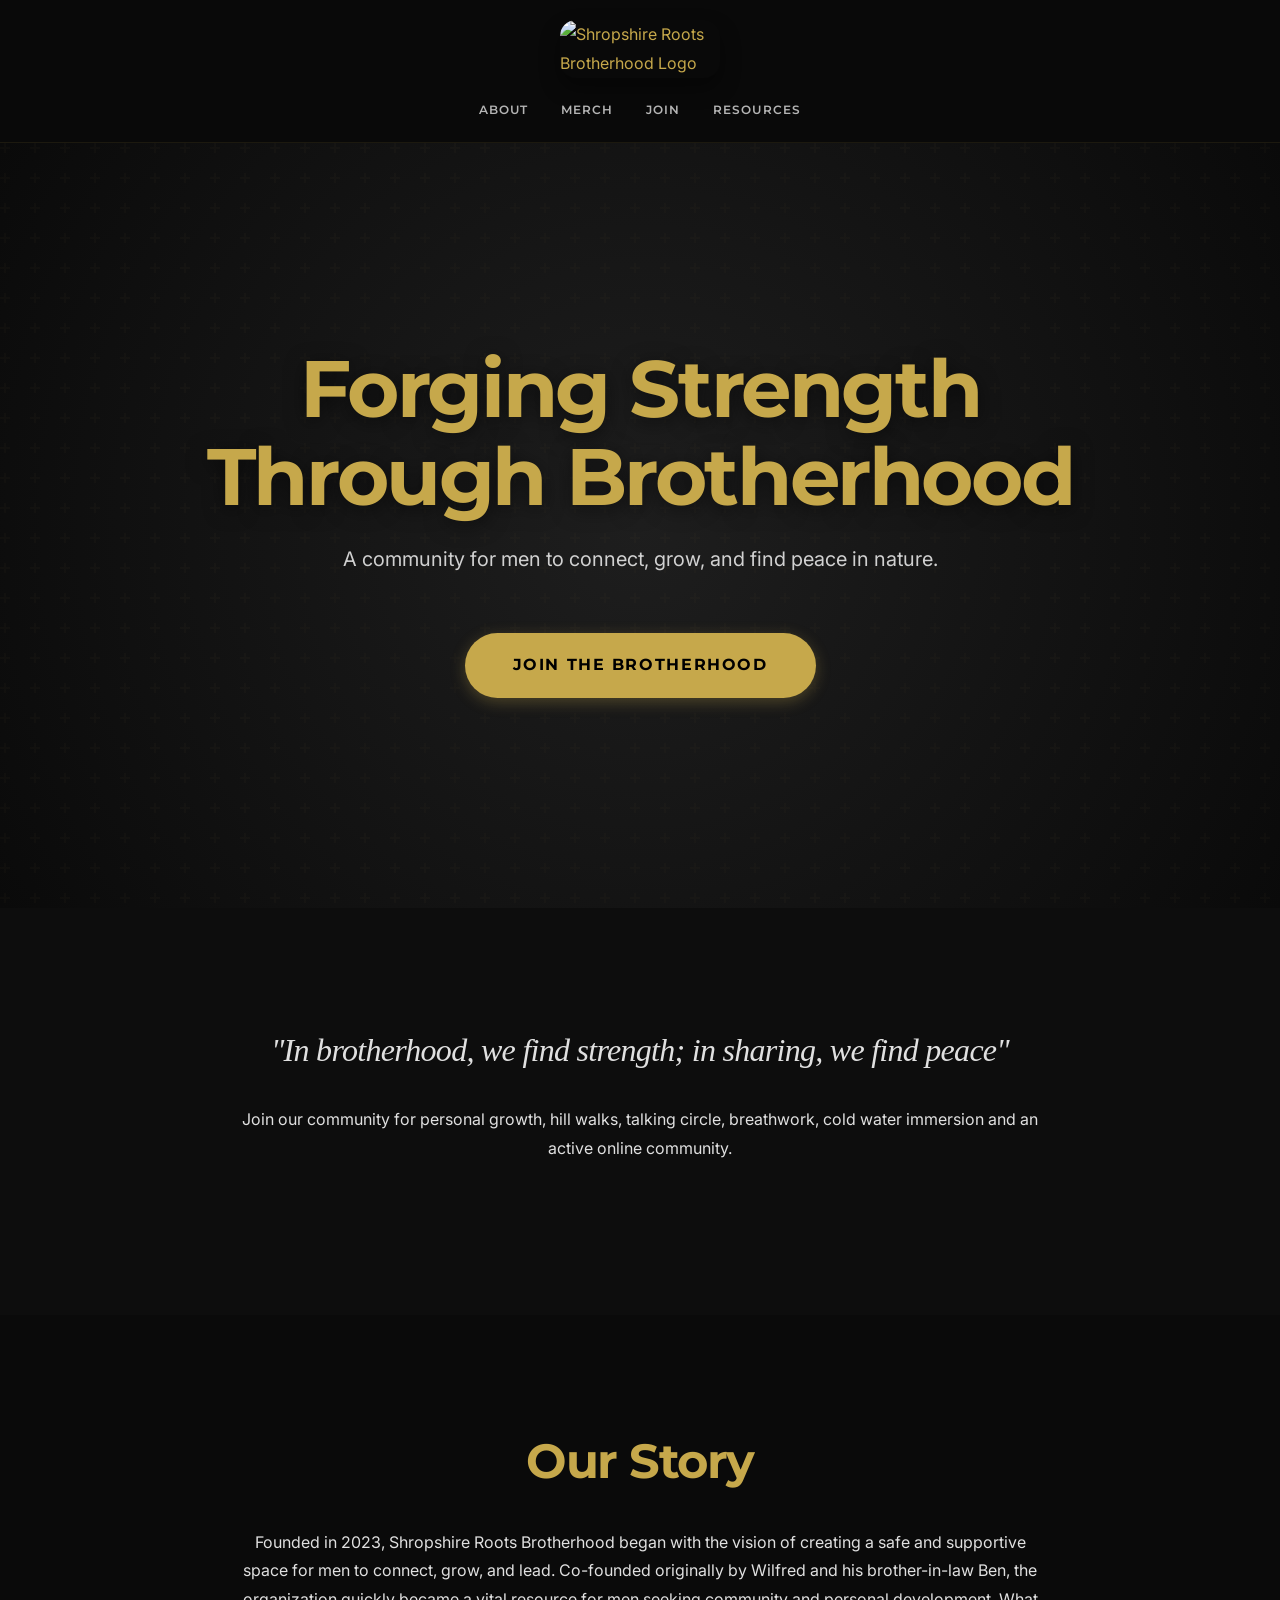
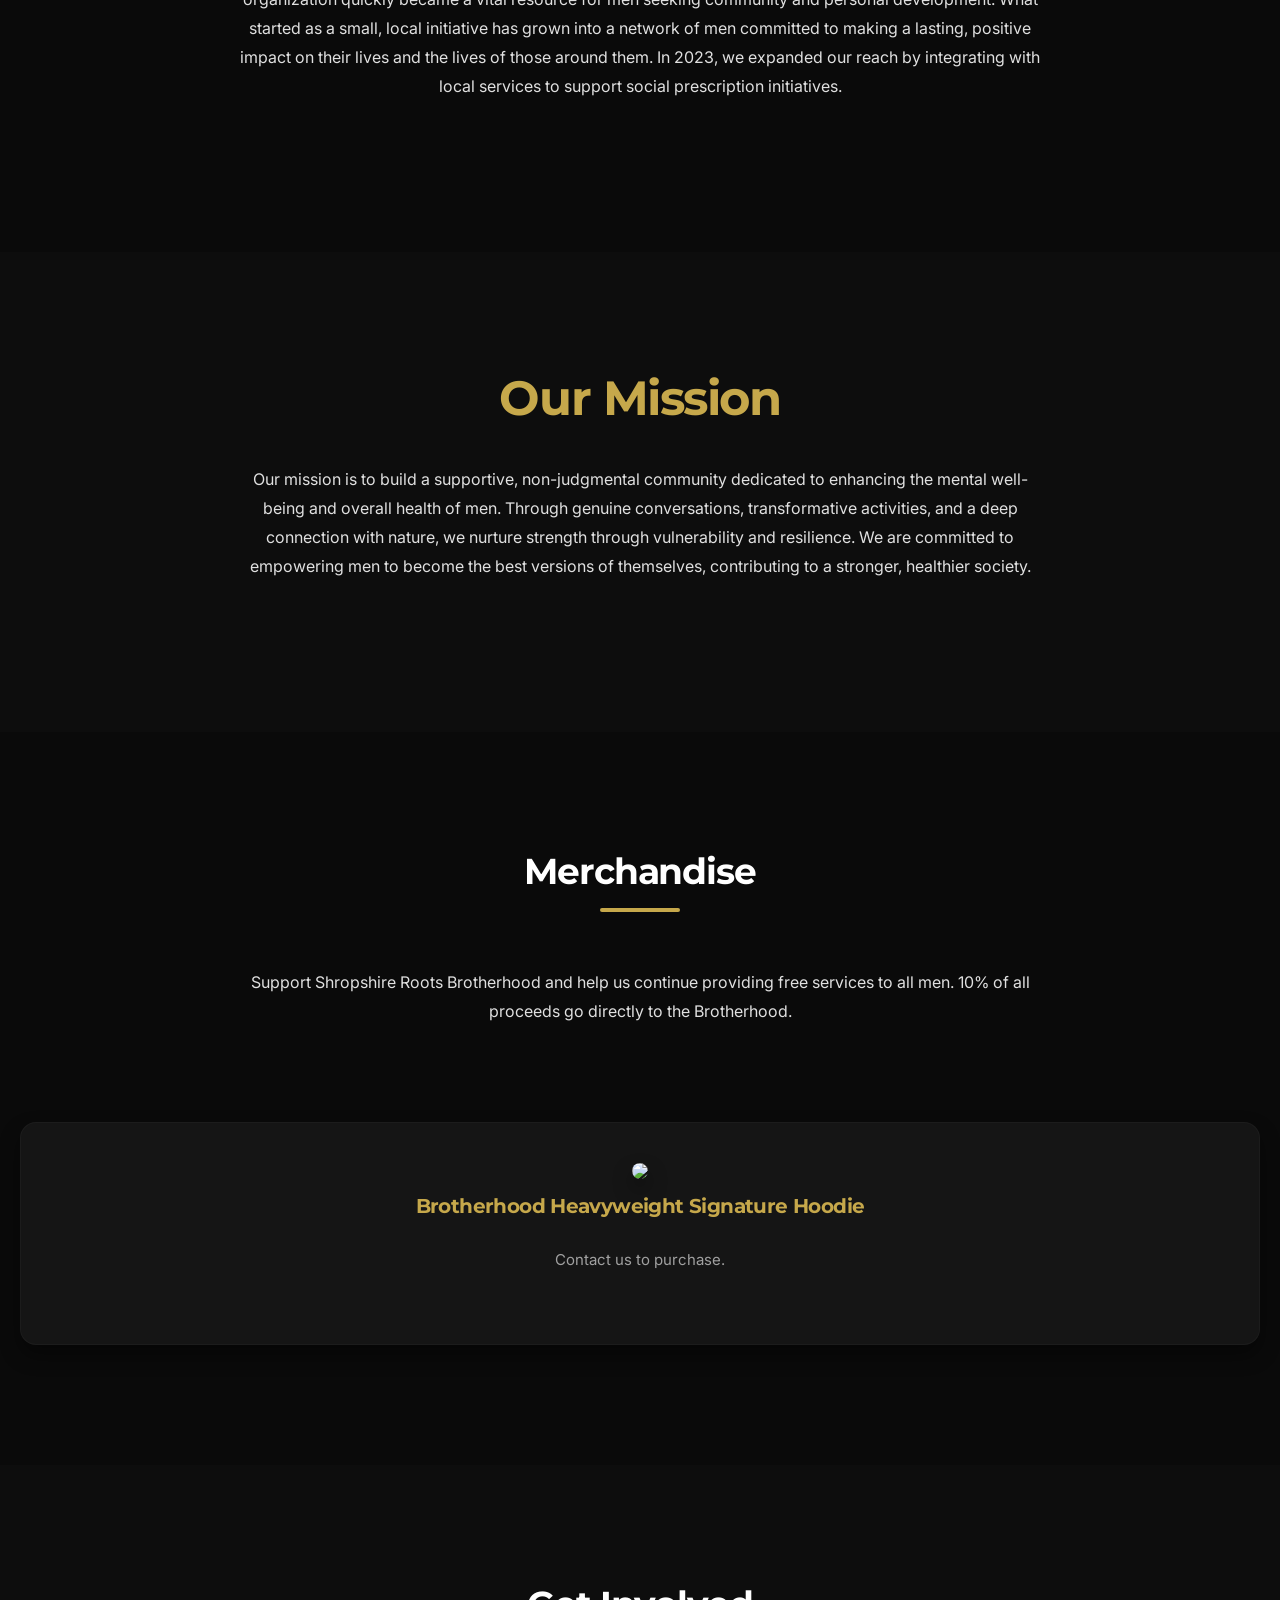
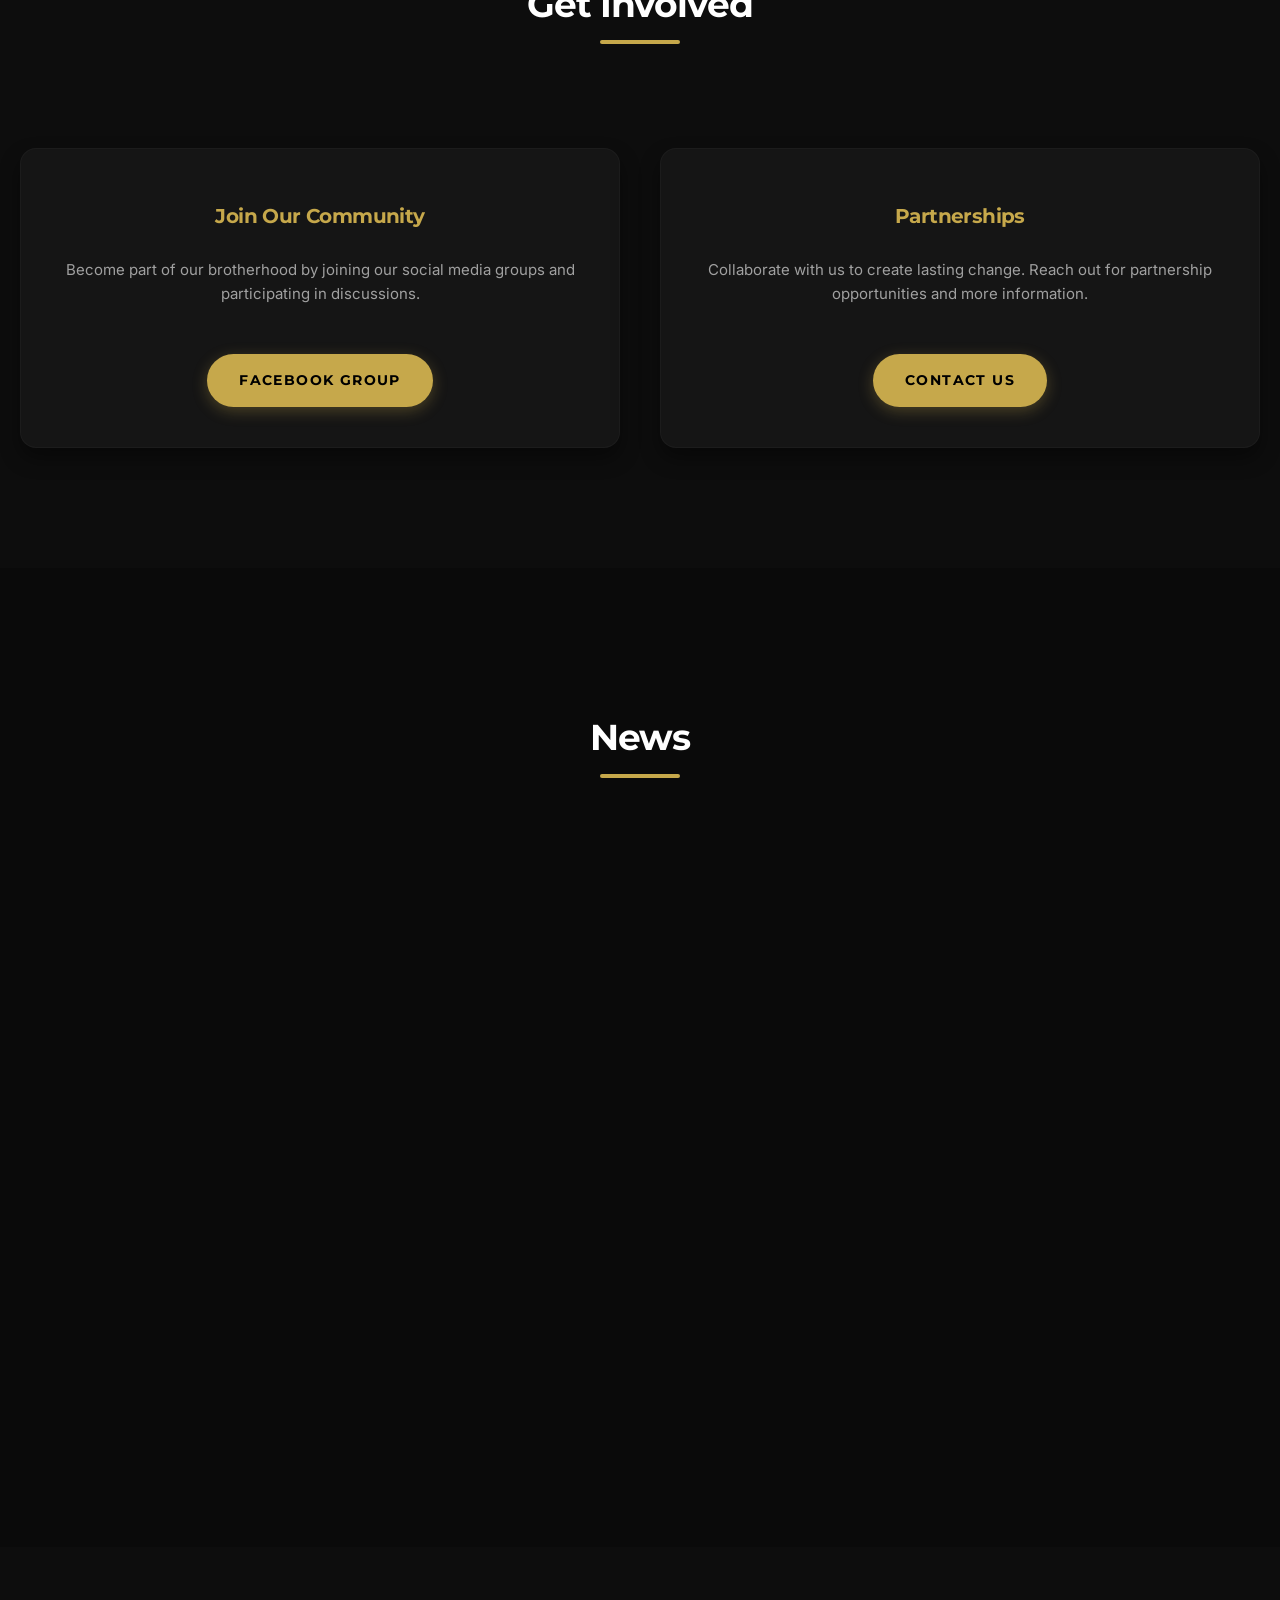
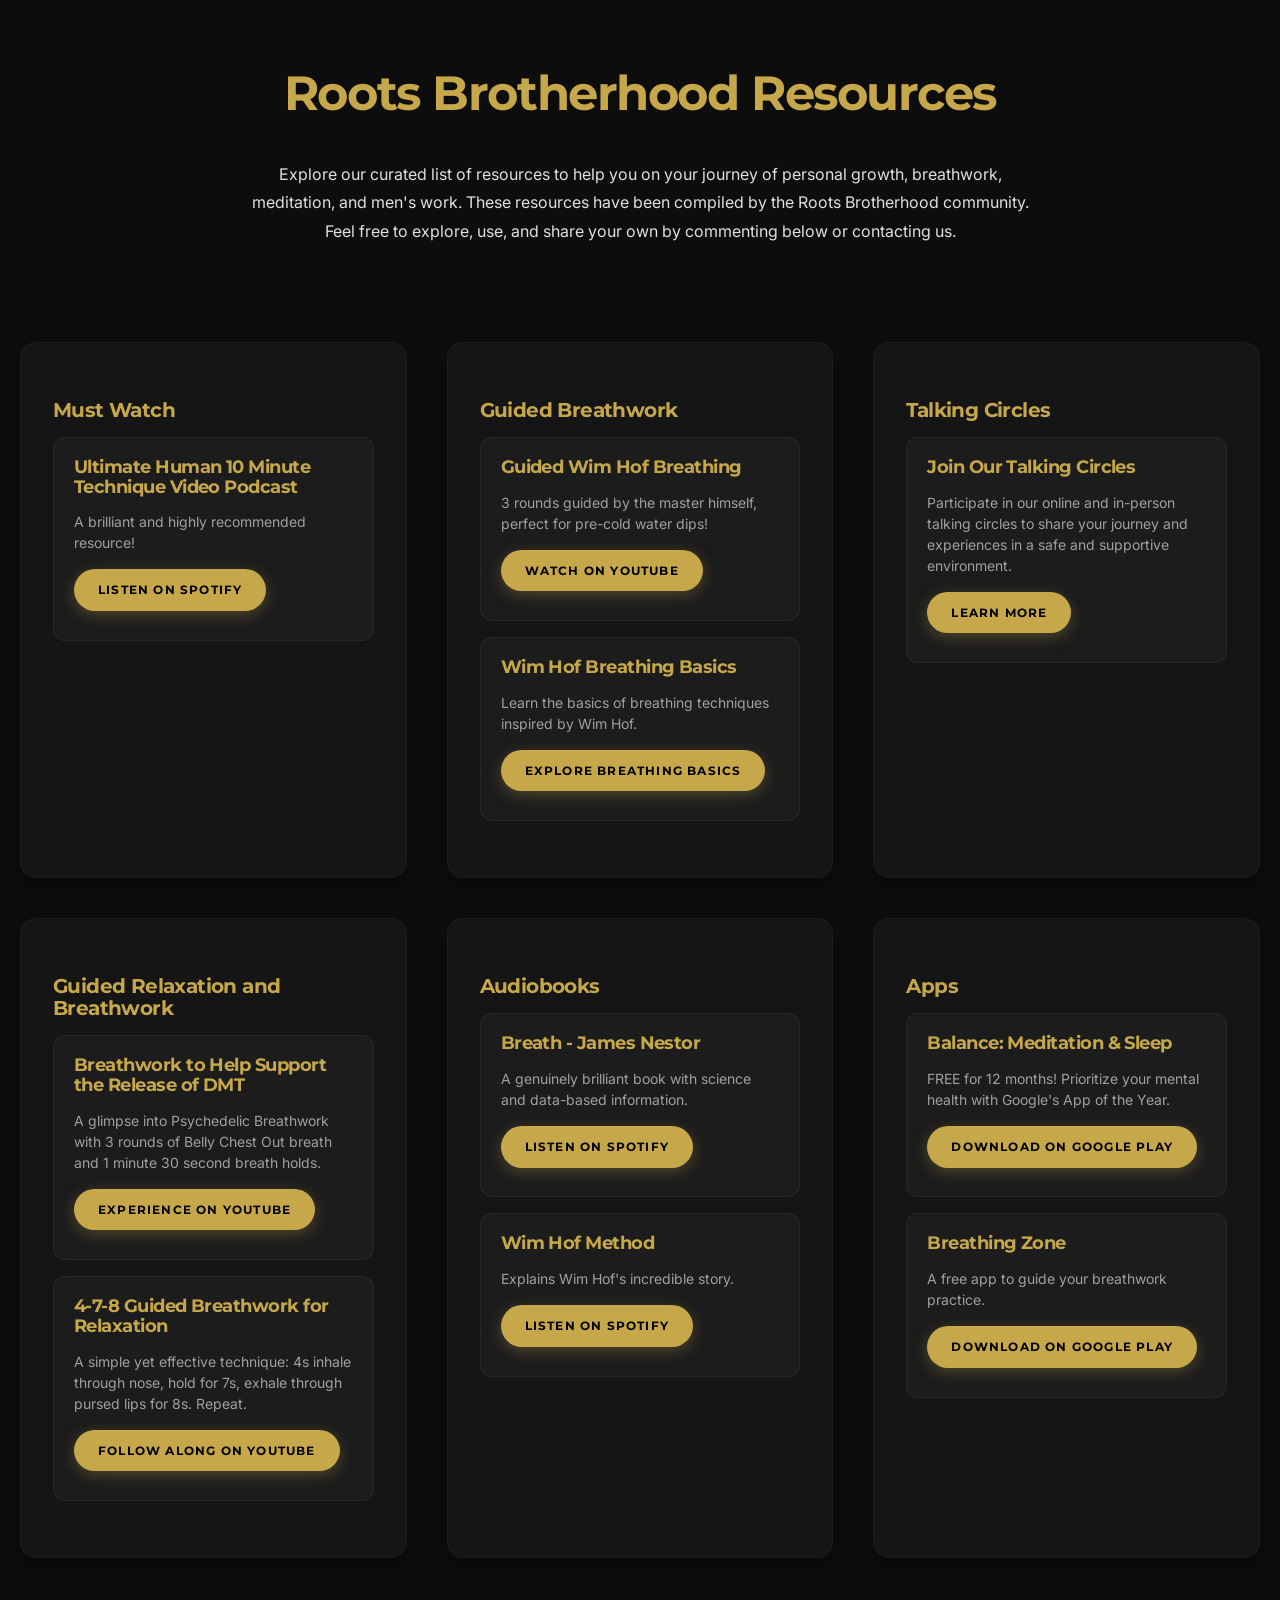
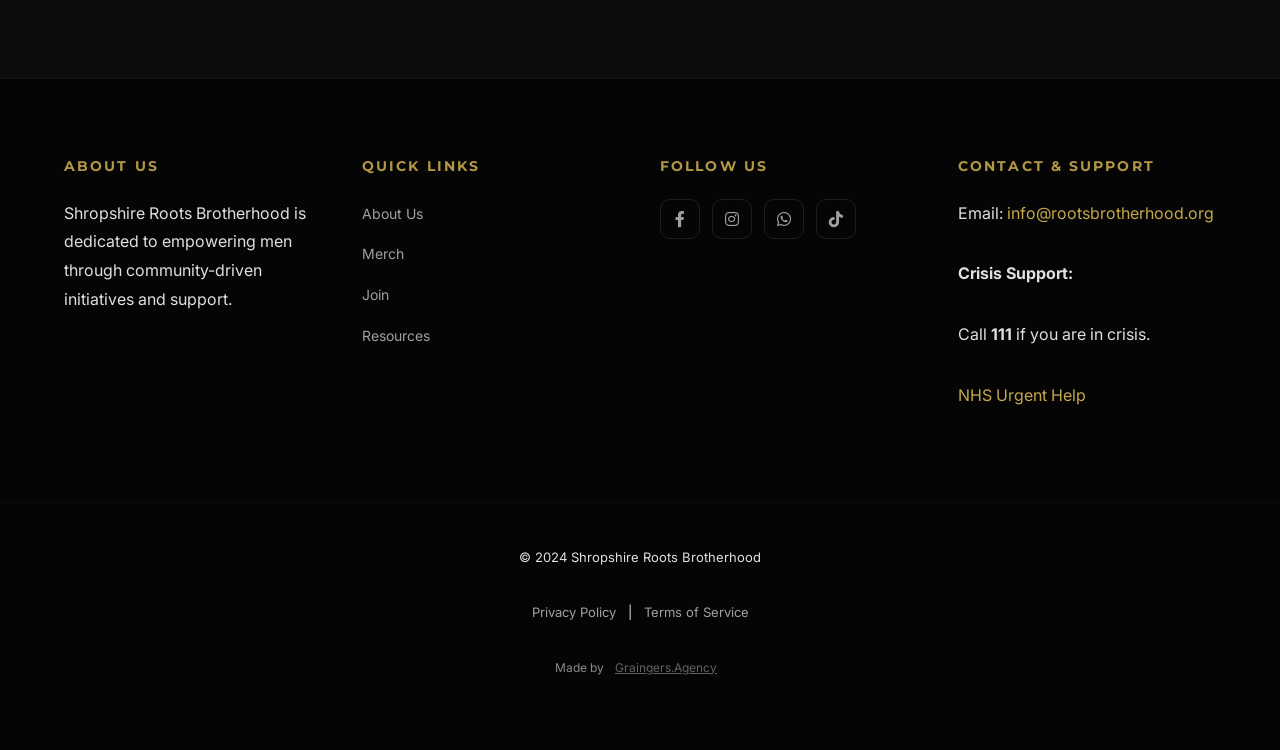
==== commit 043b4c39: "Merge 3ef07a4506f7947ad07b29c53409456f89dd01bf into ff77b922faf54333378ca4212131f72cdcf78d8b" ====
--- a/index.html
+++ b/index.html
@@ -10,7 +10,7 @@
   <link rel="preconnect" href="https://fonts.googleapis.com">
   <link rel="preconnect" href="https://fonts.gstatic.com" crossorigin>
   <link
-    href="https://fonts.googleapis.com/css2?family=Outfit:wght@300;400;500;600&family=Syne:wght@400;600;700;800&display=swap"
+    href="https://fonts.googleapis.com/css2?family=Inter:wght@400;500;600&family=Montserrat:wght@500;600;700&display=swap"
     rel="stylesheet">
   <link rel="stylesheet" href="https://cdnjs.cloudflare.com/ajax/libs/font-awesome/6.0.0-beta3/css/all.min.css" />
   <meta property="og:title" content="Roots Brotherhood" />
@@ -31,7 +31,7 @@
   <header class="main-header" aria-label="Main Navigation">
     <div class="logo">
       <a href="#top">
-        <img src="assets/images/logo2.png" alt="Shropshire Roots Brotherhood Logo" />
+        <img src="assets/images/logo2.png" alt="Shropshire Roots Brotherhood Logo" loading="lazy" />
       </a>
     </div>
     <nav>
@@ -48,21 +48,21 @@
 
   <section id="hero">
     <div class="hero-content">
-      <h1>Forging<br>Strength Through<br>Brotherhood</h1>
+      <h1>Forging Strength Through Brotherhood</h1>
       <p>A community for men to connect, grow, and find peace in nature.</p>
       <a href="#join" class="btn hero-btn">Join the Brotherhood</a>
     </div>
   </section>
 
   <section id="about" class="box-section">
-    <h3 class="reveal"><i>"In brotherhood, we find strength; in sharing, we find peace"</i></h3>
-    <p class="reveal">Join our community for personal growth, hill walks, talking circle, breathwork, cold water immersion and an
+    <h3><i>"In brotherhood, we find strength; in sharing, we find peace"</i></h3>
+    <p>Join our community for personal growth, hill walks, talking circle, breathwork, cold water immersion and an
       active online community.</p>
   </section>
 
   <section id="our-story" class="box-section">
-    <h1 class="reveal-left">Our Story</h1>
-    <p class="reveal-left">
+    <h1>Our Story</h1>
+    <p>
       Founded in 2023, Shropshire Roots Brotherhood began with the vision of
       creating a safe and supportive space for men to connect, grow, and lead.
       Co-founded originally by Wilfred and his brother-in-law Ben,
@@ -76,8 +76,8 @@
   </section>
 
   <section id="mission" class="box-section">
-    <h1 class="reveal-left">Our Mission</h1>
-    <p class="reveal-left">
+    <h1>Our Mission</h1>
+    <p>
       Our mission is to build a supportive, non-judgmental community dedicated
       to enhancing the mental well-being and overall health of men. Through
       genuine conversations, transformative activities, and a deep connection
@@ -90,13 +90,13 @@
 
 
   <section id="merch" class="box-section">
-    <h2 class="reveal">Merchandise</h2>
-    <p class="reveal">
+    <h2>Merchandise</h2>
+    <p>
       Support Shropshire Roots Brotherhood and help us continue providing free
       services to all men. 10% of all proceeds go directly to the Brotherhood.
     </p>
-    <div class="box-container stagger-children">
-      <div class="box reveal">
+    <div class="box-container">
+      <div class="box">
         <!-- ⚡ Bolt: Lazy-load below-fold assets to improve LCP -->
         <img src="assets/imagt="Brotherhood Heavyweight Signature Hoodie" class="merch-image" loading="lazy" />
         <h3>Brotherhood Heavyweight Signature Hoodie</h3>
@@ -106,15 +106,15 @@
   </section>
 
   <section id="join" class="box-section">
-    <h2 class="reveal">Get Involved</h2>
-    <div class="box-container stagger-children">
-      <div class="box reveal">
+    <h2>Get Involved</h2>
+    <div class="box-container">
+      <div class="box">
         <h3>Join Our Community</h3>
         <p>Become part of our brotherhood by joining our social media groups and participating in discussions.</p>
         <a href="https://www.facebook.com/groups/959204428934100" target="_blank" class="btn">Facebook Group</a>
       </div>
 
-      <div class="box reveal">
+      <div class="box">
         <h3>Partnerships</h3>
         <p>Collaborate with us to create lasting change. Reach out for partnership opportunities and more information.
         </p>
@@ -124,25 +124,25 @@
   </section>
 
   <section id="instagram" class="box-section">
-    <h2 class="reveal">News</h2>
+    <h2>News</h2>
     <!-- ⚡ Bolt: Defer non-critical scripts and lazy-load below-fold assets to improve main thread execution and LCP -->
     <script src="https://snapwidget.com/js/snapwidget.js" defer></script>
-    <iframe src="https://snapwidget.com/embed/1077046" class="snapwidget-widget reveal" allowtransparency="true"
+    <iframe src="https://snapwidget.com/embed/1077046" class="snapwidget-widget" allowtransparency="true"
       frameborder="0" scrolling="no" style="border:none; overflow:hidden; width:100%; height:600px;"
       title="Posts from Instagram" loading="lazy"></iframe>
   </section>
 
   <section id="resources" class="box-section">
-    <h1 class="reveal">Roots Brotherhood Resources</h1>
-    <p class="reveal">
+    <h1>Roots Brotherhood Resources</h1>
+    <p>
       Explore our curated list of resources to help you on your journey of
       personal growth, breathwork, meditation, and men's work. These resources
       have been compiled by the Roots Brotherhood community. Feel free to
       explore, use, and share your own by commenting below or contacting us.
     </p>
-    <div class="box-container stagger-children">
+    <div class="box-container">
       <!-- Must Watch -->
-      <div class="box resource-box reveal">
+      <div class="box resource-box">
         <h3>Must Watch</h3>
         <div class="resource-item">
           <h4>Ultimate Human 10 Minute Technique Video Podcast</h4>
@@ -152,7 +152,7 @@
         </div>
       </div>
       <!-- Guided Wim Hof Breathing -->
-      <div class="box resource-box reveal">
+      <div class="box resource-box">
         <h3>Guided Breathwork</h3>
         <div class="resource-item">
           <h4>Guided Wim Hof Breathing</h4>
@@ -167,7 +167,7 @@
         </div>
       </div>
       <!-- Talking Circles -->
-      <div class="box resource-box reveal">
+      <div class="box resource-box">
         <h3>Talking Circles</h3>
         <div class="resource-item">
           <h4>Join Our Talking Circles</h4>
@@ -177,7 +177,7 @@
         </div>
       </div>
       <!-- Guided Relaxation and Breathwork -->
-      <div class="box resource-box reveal">
+      <div class="box resource-box">
         <h3>Guided Relaxation and Breathwork</h3>
         <div class="resource-item">
           <h4>Breathwork to Help Support the Release of DMT</h4>
@@ -195,7 +195,7 @@
         </div>
       </div>
       <!-- Audiobooks -->
-      <div class="box resource-box reveal">
+      <div class="box resource-box">
         <h3>Audiobooks</h3>
         <div class="resource-item">
           <h4>Breath - James Nestor</h4>
@@ -211,7 +211,7 @@
         </div>
       </div>
       <!-- Apps -->
-      <div class="box resource-box reveal">
+      <div class="box resource-box">
         <h3>Apps</h3>
         <div class="resource-item">
           <h4>Balance: Meditation & Sleep</h4>
@@ -242,9 +242,9 @@
         <h4>Quick Links</h4>
         <ul>
           <li><a href="#about">About Us</a></li>
+          <li><a href="#merch">Merch</a></li>
+          <li><a href="#join">Join</a></li>
           <li><a href="#resources">Resources</a></li>
-          <li><a href="#news">News</a></li>
-          <li><a href="#merch">Merch</a></li>
         </ul>
       </div>
       <div class="footer-section">
@@ -279,7 +279,6 @@
           target="_blank" style="text-decoration: underline;">Graingers.Agency</a></p>
     </div>
   </footer>
-  <script src="assets/js/main.js" defer></script>
 </body>
 
 </html>
--- a/assets/css/styles.css
+++ b/assets/css/styles.css
@@ -1,81 +1,49 @@
 /* 
   ROOTS BROTHERHOOD - MAIN STYLESHEET
-  Aesthetic: "Rooted Earth" — Organic Editorial
-  Axis: Soft/Organic meets Editorial Magazine
-
-  1. Variables & Design Tokens
+  1. Variables
   2. Reset & Base Styles
-  3. Grain & Texture Overlays
-  4. Typography
-  5. Layout & Utilities
-  6. Scroll-Reveal Animations
-  7. Components (Buttons, Cards)
-  8. Header & Navigation
-  9. Hero Section
-  10. Section Styles
-  11. Footer
-  12. Media Queries
+  3. Typography
+  4. Layout & Utilities
+  5. Components (Buttons, Cards)
+  6. Header & Navigation
+  7. Section Styles (Hero, Standard Sections, News)
+  8. Footer
+  9. Media Queries
 */
 
-/* ============================================
-   1. VARIABLES & DESIGN TOKENS
-   ============================================ */
+/* 1. VARIABLES */
 :root {
-  /* Earth-Tone Palette */
-  --color-earth-deep: #0C1B0E;       /* Deep forest night */
-  --color-earth-shadow: #142318;      /* Forest shadow */
-  --color-earth-mid: #1E3226;         /* Moss dark */
-  --color-terracotta: #D4A373;        /* Warm terracotta */
-  --color-terracotta-bright: #E8B888; /* Light terracotta */
-  --color-sage: #8B9D77;              /* Sage green */
-  --color-sage-light: #A8B897;        /* Light sage */
-  --color-cream: #F2E8CF;             /* Parchment cream */
-  --color-warm-white: #E8E0D4;        /* Warm white text */
-  --color-muted: #9A9484;             /* Warm grey */
-
-  /* Semantic Color Mapping */
-  --primary-color: var(--color-terracotta);
-  --secondary-color: var(--color-earth-shadow);
-  --background-color: var(--color-earth-deep);
-  --text-color: var(--color-warm-white);
-  --text-muted: var(--color-muted);
-  --accent-color: var(--color-cream);
-
-  /* Fonts — Distinctive Pairing */
-  --font-family-headings: "Syne", sans-serif;
-  --font-family-body: "Outfit", sans-serif;
-
-  /* Sizing */
-  --font-size-base: 17px;
-  --font-size-large: 21px;
-  --font-size-h1: 56px;
-  --font-size-h2: 40px;
-  --font-size-h3: 26px;
-
-  --line-height-body: 1.75;
-
+  /* Colors */
+  --primary-color: #C6A84B;       /* Refined Gold */
+  --secondary-color: #151515;     /* Dark Card Background */
+  --background-color: #0a0a0a;    /* Rich Black */
+  --box-background-color: #1a1a1a;/* Slightly lighter black for containers */
+  --text-color: #e0e0e0;          /* Off-white */
+  --text-muted: #a0a0a0;          /* Grey text */
+  --accent-color: #fff;        /* Pure white */
+  
+  /* Fonts */
+  --font-family-headings: "Montserrat", sans-serif;
+  --font-family-body: "Inter", sans-serif;
+  
+  /* Sizing - Refined for "Pro" Look */
+  --font-size-base: 16px; 
+  --font-size-large: 20px;
+  --font-size-h1: 48px;
+  --font-size-h2: 36px;
+  --font-size-h3: 24px;
+  --line-height-body: 1.8;
+  
   /* UI Tokens */
-  --border-radius: 20px;
-  --border-radius-sm: 12px;
-  --transition-speed: 0.35s;
-  --transition-ease: cubic-bezier(0.25, 0.46, 0.45, 0.94);
-  --shadow-organic: 0 24px 48px rgba(12, 27, 14, 0.7);
-  --shadow-card: 0 12px 32px rgba(12, 27, 14, 0.5);
-  --shadow-glow: 0 0 40px rgba(212, 163, 115, 0.15);
-}
-
-/* ============================================
-   2. RESET & BASE STYLES
-   ============================================ */
-*,
-*::before,
-*::after {
+  --border-radius: 16px;
+  --transition-speed: 0.3s;
+  --shadow-soft: 0 20px 40px rgb(0 0 0 / 60%);
+  --shadow-card: 0 10px 20px rgb(0 0 0 / 40%);
+}
+
+/* 2. RESET & BASE STYLES */
+* {
   box-sizing: border-box;
-}
-
-html {
-  scroll-behavior: smooth;
-  scroll-padding-top: 100px;
 }
 
 body {
@@ -87,9 +55,12 @@
   font-size: var(--font-size-base);
   line-height: var(--line-height-body);
   -webkit-font-smoothing: antialiased;
-  -moz-osx-font-smoothing: grayscale;
   overflow-x: hidden;
-  position: relative;
+}
+
+html {
+  scroll-behavior: smooth;
+  scroll-padding-top: 100px; /* Offset for sticky header */
 }
 
 img {
@@ -99,436 +70,235 @@
   box-shadow: var(--shadow-card);
 }
 
-/* ============================================
-   3. GRAIN & TEXTURE OVERLAYS
-   ============================================ */
-
-/* Full-page grain texture overlay */
-body::after {
-  content: '';
-  position: fixed;
-  top: 0;
-  left: 0;
-  width: 100%;
-  height: 100%;
-  pointer-events: none;
-  z-index: 9999;
-  opacity: 0.035;
-  background-image: url("data:image/svg+xml,%3Csvg viewBox='0 0 256 256' xmlns='http://www.w3.org/2000/svg'%3E%3Cfilter id='noise'%3E%3CfeTurbulence type='fractalNoise' baseFrequency='0.9' numOctaves='4' stitchTiles='stitch'/%3E%3C/filter%3E%3Crect width='100%25' height='100%25' filter='url(%23noise)' opacity='1'/%3E%3C/svg%3E");
-  background-repeat: repeat;
-  background-size: 256px 256px;
-}
-
-/* ============================================
-   4. TYPOGRAPHY
-   ============================================ */
+/* 3. TYPOGRAPHY */
 h1, h2, h3, h4, h5, h6 {
   font-family: var(--font-family-headings);
   color: var(--accent-color);
   margin-top: 0;
-  font-weight: 800;
-  letter-spacing: -0.02em;
-  line-height: 1.05;
+  font-weight: 700;
+  letter-spacing: -0.03em;
+  line-height: 1.1;
 }
 
 h1 {
   font-size: clamp(36px, 6vw, var(--font-size-h1));
-  color: var(--color-terracotta);
-  margin-bottom: 28px;
+  color: var(--primary-color);
+  margin-bottom: 24px;
 }
 
 h2 {
-  font-size: clamp(30px, 5vw, var(--font-size-h2));
-  margin-bottom: 48px;
+  font-size: clamp(28px, 5vw, var(--font-size-h2));
+  margin-bottom: 40px;
   position: relative;
   display: inline-block;
 }
 
-/* Organic underline — angled, earthy */
+/* Decorative underline for H2 */
 h2::after {
   content: '';
   display: block;
-  width: 60px;
-  height: 3px;
-  background: linear-gradient(90deg, var(--color-terracotta), var(--color-sage));
-  margin: 20px auto 0;
+  width: 80px;
+  height: 4px;
+  background-color: var(--primary-color);
+  margin: 16px auto 0;
   border-radius: 2px;
-  transform: rotate(-1deg);
 }
 
 h3 {
   font-size: var(--font-size-h3);
-  color: var(--color-terracotta);
-  margin-bottom: 18px;
-  font-weight: 700;
+  color: var(--primary-color);
+  margin-bottom: 16px;
 }
 
 p {
-  margin-bottom: 28px;
+  margin-bottom: 32px;
   color: var(--text-color);
-  max-width: 720px;
+  max-width: 800px;
   margin-left: auto;
   margin-right: auto;
-  font-weight: 300;
 }
 
 a {
   color: var(--primary-color);
   text-decoration: none;
-  transition: color var(--transition-speed) var(--transition-ease);
-}
-
-a:hover {
-  color: var(--accent-color);
-}
-
-/* ============================================
-   5. LAYOUT & UTILITIES
-   ============================================ */
+  transition: all var(--transition-speed) ease;
+}
+
+/* 4. LAYOUT & UTILITIES */
 .container {
   max-width: 1200px;
   margin: 0 auto;
   padding: 0 24px;
 }
 
-/* ============================================
-   6. SCROLL-REVEAL ANIMATIONS
-   ============================================ */
-@keyframes fadeInUp {
+/* Animation Utilities */
+@keyframes fade-in-up {
   from {
     opacity: 0;
-    transform: translateY(40px);
-  }
+    transform: translateY(20px);
+  }
+
   to {
     opacity: 1;
     transform: translateY(0);
   }
 }
 
-@keyframes fadeInLeft {
-  from {
-    opacity: 0;
-    transform: translateX(-40px);
-  }
-  to {
-    opacity: 1;
-    transform: translateX(0);
-  }
-}
-
-@keyframes fadeInRight {
-  from {
-    opacity: 0;
-    transform: translateX(40px);
-  }
-  to {
-    opacity: 1;
-    transform: translateX(0);
-  }
-}
-
-@keyframes scaleIn {
-  from {
-    opacity: 0;
-    transform: scale(0.92);
-  }
-  to {
-    opacity: 1;
-    transform: scale(1);
-  }
-}
-
-@keyframes organicFloat {
-  0%, 100% { transform: translateY(0) rotate(0deg); }
-  50% { transform: translateY(-8px) rotate(0.5deg); }
-}
-
-/* Elements hidden before scroll reveal */
-.reveal {
-  opacity: 0;
-  transform: translateY(40px);
-  transition: opacity 0.8s var(--transition-ease), transform 0.8s var(--transition-ease);
-}
-
-.reveal.revealed {
-  opacity: 1;
-  transform: translateY(0);
-}
-
-.reveal-left {
-  opacity: 0;
-  transform: translateX(-40px);
-  transition: opacity 0.8s var(--transition-ease), transform 0.8s var(--transition-ease);
-}
-
-.reveal-left.revealed {
-  opacity: 1;
-  transform: translateX(0);
-}
-
-.reveal-right {
-  opacity: 0;
-  transform: translateX(40px);
-  transition: opacity 0.8s var(--transition-ease), transform 0.8s var(--transition-ease);
-}
-
-.reveal-right.revealed {
-  opacity: 1;
-  transform: translateX(0);
-}
-
-/* Staggered children animation */
-.stagger-children .reveal:nth-child(1) { transition-delay: 0s; }
-.stagger-children .reveal:nth-child(2) { transition-delay: 0.12s; }
-.stagger-children .reveal:nth-child(3) { transition-delay: 0.24s; }
-.stagger-children .reveal:nth-child(4) { transition-delay: 0.36s; }
-.stagger-children .reveal:nth-child(5) { transition-delay: 0.48s; }
-.stagger-children .reveal:nth-child(6) { transition-delay: 0.60s; }
-
-/* ============================================
-   7. COMPONENTS
-   ============================================ */
-
-/* Buttons — Earthy, tactile */
+/* 5. COMPONENTS */
+
+/* Buttons */
 .btn {
   display: inline-block;
-  padding: 14px 36px;
+  padding: 14px 32px; /* Slightly refined padding */
   border-radius: 50px;
-  background: var(--color-terracotta);
-  color: var(--color-earth-deep);
+  background: var(--primary-color);
+  color: #000;
   text-transform: uppercase;
   font-family: var(--font-family-headings);
   font-weight: 700;
-  letter-spacing: 0.08em;
-  transition: all var(--transition-speed) var(--transition-ease);
-  border: 2px solid transparent;
+  letter-spacing: 0.1em;
+  transition: all var(--transition-speed);
+  border: none;
   cursor: pointer;
-  box-shadow: 0 4px 20px rgba(212, 163, 115, 0.25);
+  box-shadow: 0 4px 15px rgb(198 168 75 / 30%);
   margin-top: 16px;
   position: relative;
   overflow: hidden;
-  font-size: 13px;
-}
-
-.btn::before {
-  content: '';
-  position: absolute;
-  top: 0;
-  left: -100%;
-  width: 100%;
-  height: 100%;
-  background: linear-gradient(90deg, transparent, rgba(255, 255, 255, 0.15), transparent);
-  transition: left 0.5s ease;
-}
-
-.btn:hover::before {
-  left: 100%;
+  font-size: 14px; /* Consistent small text */
 }
 
 .btn:hover {
-  transform: translateY(-3px) scale(1.02);
-  box-shadow: 0 8px 32px rgba(212, 163, 115, 0.35);
-  background-color: var(--color-terracotta-bright);
-  color: var(--color-earth-deep);
-}
-
-/* Ghost/outline button variant */
-.btn-ghost {
-  background: transparent;
-  border: 2px solid var(--color-terracotta);
-  color: var(--color-terracotta);
-}
-
-.btn-ghost:hover {
-  background: var(--color-terracotta);
-  color: var(--color-earth-deep);
-}
-
-/* Card Container — Asymmetric grid */
+  transform: translateY(-3px);
+  box-shadow: 0 10px 30px rgb(198 168 75 / 40%);
+  background-color: #d4b85c;
+}
+
+/* Standard Box/Card */
 .box-container {
   display: grid;
   grid-template-columns: repeat(auto-fit, minmax(300px, 1fr));
-  gap: 32px;
-  margin-top: 56px;
+  gap: 40px;
+  margin-top: 64px;
   width: 100%;
 }
 
-/* Cards — Earthy depth with organic hover */
 .box {
-  background: linear-gradient(145deg, var(--color-earth-shadow), rgba(30, 50, 38, 0.6));
+  background-color: var(--secondary-color);
   padding: 40px 32px;
   border-radius: var(--border-radius);
-  border: 1px solid rgba(139, 157, 119, 0.08);
-  transition: all 0.5s var(--transition-ease);
+  border: 1px solid rgb(255 255 255 / 3%);
+  transition: all 0.4s cubic-bezier(0.175, 0.885, 0.32, 1.275);
   display: flex;
   flex-direction: column;
   align-items: center;
   height: 100%;
   box-shadow: var(--shadow-card);
-  position: relative;
-  overflow: hidden;
-}
-
-/* Organic glow on hover */
-.box::after {
-  content: '';
-  position: absolute;
-  top: -50%;
-  left: -50%;
-  width: 200%;
-  height: 200%;
-  background: radial-gradient(circle, rgba(212, 163, 115, 0.06) 0%, transparent 70%);
-  opacity: 0;
-  transition: opacity 0.5s ease;
-  pointer-events: none;
-}
-
-.box:hover::after {
-  opacity: 1;
 }
 
 .box:hover {
-  transform: translateY(-6px) rotate(-0.3deg);
-  box-shadow: var(--shadow-organic), var(--shadow-glow);
-  border-color: rgba(212, 163, 115, 0.2);
+  transform: translateY(-8px);
+  box-shadow: var(--shadow-soft);
+  border-color: rgb(198 168 75 / 30%);
+  background-color: #1a1a1a;
 }
 
 .box h3 {
   margin-top: 16px;
-  font-size: 21px;
-  z-index: 1;
+  font-size: 20px;
 }
 
 .box p {
   color: var(--text-muted);
   font-size: 15px;
-  line-height: 1.65;
-  z-index: 1;
+  line-height: 1.6;
 }
 
 /* Resource Item Specifics */
 .resource-box {
-  align-items: stretch;
+  align-items: stretch; /* Stretch items to fill card width */
   text-align: left;
 }
 
 .resource-item {
-  background: rgba(139, 157, 119, 0.05);
-  border: 1px solid rgba(139, 157, 119, 0.08);
-  border-radius: var(--border-radius-sm);
-  padding: 24px;
+  background: rgb(255 255 255 / 3%);
+  border: 1px solid rgb(255 255 255 / 5%);
+  border-radius: 12px;
+  padding: 20px;
   margin-bottom: 16px;
-  transition: all 0.4s var(--transition-ease);
-  position: relative;
-}
-
-.resource-item::before {
-  content: '';
-  position: absolute;
-  left: 0;
-  top: 0;
-  width: 3px;
-  height: 100%;
-  background: linear-gradient(180deg, var(--color-terracotta), var(--color-sage));
-  border-radius: 3px 0 0 3px;
-  opacity: 0;
-  transition: opacity 0.3s ease;
-}
-
-.resource-item:hover::before {
-  opacity: 1;
+  transition: background 0.3s;
 }
 
 .resource-item:hover {
-  background: rgba(139, 157, 119, 0.08);
-  transform: translateX(4px);
+  background: rgb(255 255 255 / 6%);
 }
 
 .resource-item h4 {
   font-size: 18px;
   margin-bottom: 8px;
-  color: var(--color-terracotta);
-  font-family: var(--font-family-headings);
-  font-weight: 700;
+  color: var(--primary-color);
 }
 
 .resource-item p {
   font-size: 14px;
   margin-bottom: 16px;
-  line-height: 1.55;
+  line-height: 1.5;
   color: var(--text-muted);
-  max-width: 100%;
+  max-width: 100%; /* Override global p max-width */
 }
 
 .resource-item .btn {
-  font-size: 11px;
+  font-size: 12px;
   padding: 10px 24px;
   width: auto;
   margin-top: 0;
 }
 
-/* Merch Image */
-.merch-image {
-  border-radius: var(--border-radius);
-  box-shadow: var(--shadow-card);
-  transition: transform 0.5s var(--transition-ease);
-}
-
-.merch-image:hover {
-  transform: scale(1.03) rotate(-1deg);
-}
-
-/* ============================================
-   8. HEADER & NAVIGATION
-   ============================================ */
+/* 6. HEADER & NAVIGATION */
 header {
-  padding: 18px 24px;
-  background-color: rgba(12, 27, 14, 0.92);
-  backdrop-filter: blur(20px) saturate(1.5);
+  padding: 20px 24px;
+  background-color: rgb(10 10 10 / 95%);
+  backdrop-filter: blur(15px);
   position: sticky;
   top: 0;
   z-index: 1000;
-  border-bottom: 1px solid rgba(139, 157, 119, 0.1);
+  border-bottom: 1px solid rgb(198 168 75 / 10%);
   display: flex;
   flex-direction: column;
   align-items: center;
-  width: 100%;
-  transition: background-color 0.4s ease;
+  width: 100%; /* Full width */
 }
 
 header .logo img {
-  max-width: 150px;
+  max-width: 160px; /* Slightly smaller for elegance */
   height: auto;
-  transition: transform var(--transition-speed) var(--transition-ease);
-  box-shadow: none;
-  border-radius: 0;
+  transition: transform var(--transition-speed) ease;
 }
 
 header .logo img:hover {
-  transform: scale(1.05) rotate(-1deg);
+  transform: scale(1.05);
 }
 
 header nav ul {
   list-style: none;
   padding: 0;
-  margin: 14px 0 0;
+  margin: 16px 0 0;
   display: flex;
   justify-content: center;
   flex-wrap: wrap;
-  gap: 36px;
+  gap: 32px;
 }
 
 header nav ul li a {
-  color: var(--color-warm-white);
+  color: var(--text-color);
   font-family: var(--font-family-headings);
   font-weight: 600;
   text-transform: uppercase;
-  letter-spacing: 0.12em;
-  font-size: 12px;
+  letter-spacing: 0.1em;
+  font-size: 12px; /* Sleek small font */
   position: relative;
-  padding: 6px 0;
-  opacity: 0.7;
-  transition: opacity 0.3s ease, color 0.3s ease;
+  padding: 5px 0;
+  opacity: 0.8;
+  transition: opacity 0.3s;
 }
 
 header nav ul li a::after {
@@ -536,109 +306,22 @@
   position: absolute;
   width: 0;
   height: 2px;
-  bottom: -2px;
-  left: 0;
-  background: linear-gradient(90deg, var(--color-terracotta), var(--color-sage));
-  transition: width var(--transition-speed) var(--transition-ease);
-  border-radius: 1px;
-}
-
-header nav ul li a:hover {
-  color: var(--color-terracotta);
-  opacity: 1;
-}
-
-header nav ul li a:hover::after {
-  width: 100%;
-}
-
-/* ============================================
-   9. HERO SECTION
-   ============================================ */
-#hero {
-  height: 90vh;
-  min-height: 650px;
-  display: flex;
-  align-items: center;
-  justify-content: flex-start;
-  text-align: left;
-  position: relative;
-  padding: 0 8%;
-  margin-bottom: 0;
-  overflow: hidden;
-  /* Organic gradient mesh background */
-  background:
-    radial-gradient(ellipse 80% 60% at 20% 80%, rgba(139, 157, 119, 0.12) 0%, transparent 70%),
-    radial-gradient(ellipse 60% 80% at 80% 20%, rgba(212, 163, 115, 0.08) 0%, transparent 70%),
-    radial-gradient(ellipse 100% 100% at 50% 50%, var(--color-earth-mid) 0%, var(--color-earth-deep) 100%);
-}
-
-/* Organic pattern overlay */
-#hero::before {
-  content: '';
-  position: absolute;
-  top: 0;
-  left: 0;
-  right: 0;
-  bottom: 0;
-  background-image: url("data:image/svg+xml,%3Csvg width='100' height='100' viewBox='0 0 100 100' xmlns='http://www.w3.org/2000/svg'%3E%3Cpath d='M50 0 Q55 25 50 50 Q45 75 50 100' fill='none' stroke='%238B9D77' stroke-width='0.5' opacity='0.08'/%3E%3Cpath d='M0 50 Q25 45 50 50 Q75 55 100 50' fill='none' stroke='%23D4A373' stroke-width='0.5' opacity='0.06'/%3E%3C/svg%3E");
-  background-size: 100px 100px;
-  pointer-events: none;
-}
-
-/* Large decorative circle — organic shape */
-#hero::after {
-  content: '';
-  position: absolute;
-  right: -10%;
-  top: 10%;
-  width: 60vw;
-  height: 60vw;
-  max-width: 700px;
-  max-height: 700px;
-  border-radius: 48% 52% 42% 58% / 50% 45% 55% 50%;
-  background: radial-gradient(ellipse, rgba(139, 157, 119, 0.07) 0%, transparent 70%);
-  border: 1px solid rgba(139, 157, 119, 0.06);
-  animation: organicFloat 12s ease-in-out infinite;
-  pointer-events: none;
-}
-
-.hero-content {
-  z-index: 1;
-  max-width: 700px;
-  position: relative;
-}
-
-.hero-content h1 {
-  font-size: clamp(48px, 8vw, 88px);
-  margin-bottom: 24px;
-  text-shadow: 0 4px 24px rgba(12, 27, 14, 0.6);
-  line-height: 0.98;
-  letter-spacing: -0.04em;
-}
-
-.hero-content p {
-  font-size: 20px;
-  color: rgba(232, 224, 212, 0.75);
-  margin-bottom: 40px;
-  max-width: 500px;
-  margin-left: 0;
-  font-weight: 300;
-  line-height: 1.7;
-}
-
-.hero-btn {
-  padding: 18px 48px;
-  font-size: 14px;
-}
-
-/* ============================================
-   10. SECTION STYLES
-   ============================================ */
+  bottom: -4px;
+  left: 50%;
+  transform: translateX(-50%);
+  background-color: var(--primary-color);
+  transition: width var(--transition-speed) ease;
+}
+
+a:hover {
+  color: var(--accent-color);
+}
+
+/* 7. SECTION STYLES */
 
 /* Standard Box Section */
 .box-section {
-  padding: 120px 6%;
+  padding: 120px 20px;
   width: 100%;
   box-sizing: border-box;
   text-align: center;
@@ -649,150 +332,119 @@
   align-items: center;
 }
 
-/* Alternating background with organic gradients */
 .box-section:nth-child(even) {
-  background: linear-gradient(
-    180deg,
-    rgba(20, 35, 24, 0.5) 0%,
-    var(--color-earth-deep) 100%
-  );
-}
-
-.box-section:nth-child(odd) {
-  background: linear-gradient(
-    180deg,
-    var(--color-earth-deep) 0%,
-    rgba(20, 35, 24, 0.3) 100%
-  );
-}
-
-/* About Section — Editorial quote styling */
-#about {
-  padding: 140px 8%;
+  background-color: #0d0d0d; /* Subtle alternating background */
+}
+
+/* Hero Section */
+#hero {
+  height: 85vh;
+  min-height: 600px;
+  display: flex;
+  align-items: center;
+  justify-content: center;
+  text-align: center;
+  background: radial-gradient(circle at center, rgb(30 30 30 / 100%) 0%, rgb(10 10 10 / 100%) 100%);
   position: relative;
-}
-
+  padding: 0 20px;
+  margin-bottom: 0; /* Reset */
+}
+
+#hero::before {
+  content: '';
+  position: absolute;
+  inset: 0;
+
+  /* Subtle pattern overlay */
+  background-image: url("data:image/svg+xml,%3Csvg width='60' height='60' viewBox='0 0 60 60' xmlns='http://www.w3.org/2000/svg'%3E%3Cg fill='none' fill-rule='evenodd'%3E%3Cg fill='%23C6A84B' fill-opacity='0.05'%3E%3Cpath d='M36 34v-4h-2v4h-4v2h4v4h2v-4h4v-2h-4zm0-30V0h-2v4h-4v2h4v4h2V6h4V4h-4zM6 34v-4H4v4H0v2h4v4h2v-4h4v-2H6zM6 4V0H4v4H0v2h4v4h2V6h4V4H6z'/%3E%3C/g%3E%3C/g%3E%3C/svg%3E");
+  opacity: 0.5;
+  pointer-events: none;
+}
+
+.hero-content {
+  z-index: 1;
+  max-width: 900px;
+  animation: fade-in-up 1s ease-out;
+}
+
+.hero-content h1 {
+  font-size: clamp(48px, 8vw, 80px);
+  margin-bottom: 20px;
+  text-shadow: 0 4px 20px rgb(0 0 0 / 50%);
+}
+
+.hero-content p {
+  font-size: 20px;
+  color: rgb(255 255 255 / 80%);
+  margin-bottom: 40px;
+  max-width: 600px;
+}
+
+.hero-btn {
+  padding: 18px 48px;
+  font-size: 16px;
+}
+
+/* About Section Specifics */
 #about h3 i {
-  font-family: "Syne", sans-serif;
-  color: var(--color-cream);
-  font-size: clamp(26px, 4vw, 36px);
-  font-weight: 400;
-  font-style: italic;
+  font-family: serif; 
+  color: var(--text-color);
+  font-size: 32px;
+  font-weight: 300;
   line-height: 1.4;
   display: block;
   max-width: 800px;
   margin: 0 auto;
-  position: relative;
-}
-
-/* Decorative quote marks */
-#about h3 i::before {
-  content: '\201C';
-  position: absolute;
-  top: -30px;
-  left: -20px;
-  font-size: 80px;
-  color: var(--color-sage);
-  opacity: 0.2;
-  font-family: serif;
-  line-height: 1;
-}
-
-/* Our Story / Mission — Asymmetric text alignment */
-#our-story,
-#mission {
-  text-align: left;
-  align-items: flex-start;
-  padding-left: 12%;
-  padding-right: 12%;
-}
-
-#our-story p,
-#mission p {
-  margin-left: 0;
-  max-width: 680px;
-  font-size: 17px;
-  color: rgba(232, 224, 212, 0.8);
-}
-
-/* Accent bar for story/mission sections */
-#our-story h1,
-#mission h1 {
-  position: relative;
-  padding-left: 24px;
-}
-
-#our-story h1::before,
-#mission h1::before {
-  content: '';
-  position: absolute;
-  left: 0;
-  top: 5px;
-  width: 4px;
-  height: 80%;
-  background: linear-gradient(180deg, var(--color-terracotta), var(--color-sage));
-  border-radius: 2px;
-}
-
-/* Merch section */
-#merch {
-  background: linear-gradient(
-    135deg,
-    var(--color-earth-deep) 0%,
-    rgba(20, 35, 24, 0.6) 50%,
-    var(--color-earth-deep) 100%
-  );
-}
-
-/* Join section — emphasized */
-#join {
-  position: relative;
-}
-
-#join::before {
-  content: '';
-  position: absolute;
-  top: 0;
-  left: 0;
-  right: 0;
-  bottom: 0;
-  background: radial-gradient(ellipse 60% 40% at 50% 50%, rgba(212, 163, 115, 0.04) 0%, transparent 70%);
-  pointer-events: none;
-}
-
-/* News / Instagram Section */
+}
+
+/* News / Instagram Section - ROBUST OVERLAP FIX */
 #instagram {
-  padding-top: 140px;
+  padding-top: 150px;     /* Force visual space */
   margin-top: 0;
-  min-height: 800px;
-  display: block;
-  clear: both;
-  background-color: var(--background-color);
+  min-height: 800px;      /* Reserve minimal functional height */
+  display: block;         /* Enforce block layout */
+  clear: both;            /* Clear any preceding floats */
+  background-color: var(--background-color); /* Opaque background */
   overflow: visible;
 }
 
-#instagram h2 {
-  text-align: center;
-  display: block;
-  margin-left: auto;
-  margin-right: auto;
-}
-
-/* ============================================
-   11. FOOTER
-   ============================================ */
+.social-icons a {
+  width: 40px;
+  height: 40px;
+  border-radius: 10px;
+  border: 1px solid rgb(255 255 255 / 10%);
+  background-color: transparent;
+  display: flex;
+  align-items: center;
+  justify-content: center;
+  color: var(--text-muted);
+  transition: all var(--transition-speed);
+  font-size: 16px;
+}
+
+.footer-bottom a {
+  color: var(--text-muted);
+  margin: 0 8px;
+}
+
+.footer-section ul li a {
+  color: var(--text-muted);
+  font-size: 14px;
+  transition: color 0.2s;
+}
+
+/* 8. FOOTER */
 footer {
-  background: linear-gradient(180deg, var(--color-earth-deep), #060E08);
+  background-color: #050505;
   padding-top: 80px;
   padding-bottom: 40px;
-  border-top: 1px solid rgba(139, 157, 119, 0.08);
+  border-top: 1px solid rgb(255 255 255 / 5%);
   margin-top: 0;
-  position: relative;
 }
 
 .footer-container {
   display: grid;
-  grid-template-columns: repeat(4, 1fr);
+  grid-template-columns: repeat(4, 1fr); /* 4 Column Grid */
   gap: 40px;
   max-width: 1200px;
   margin: 0 auto;
@@ -800,20 +452,12 @@
 }
 
 .footer-section h4 {
-  font-size: 13px;
-  color: var(--color-terracotta);
+  font-size: 14px;
+  color: var(--primary-color);
   margin-bottom: 24px;
   text-transform: uppercase;
-  letter-spacing: 0.18em;
-  font-family: var(--font-family-headings);
-  font-weight: 700;
-}
-
-.footer-section p {
-  font-size: 14px;
-  color: var(--text-muted);
-  margin-left: 0;
-  max-width: 100%;
+  letter-spacing: 0.15em;
+  opacity: 0.9;
 }
 
 .footer-section ul {
@@ -826,201 +470,94 @@
   margin-bottom: 12px;
 }
 
-.footer-section ul li a {
-  color: var(--text-muted);
-  font-size: 14px;
-  transition: color 0.25s ease, transform 0.25s ease;
-  display: inline-block;
-}
-
-.footer-section ul li a:hover {
-  color: var(--color-terracotta);
-  transform: translateX(4px);
-}
-
-/* Social Icons — Organic styling */
+/* Social Icons */
 .social-icons {
   display: flex;
   gap: 12px;
-}
-
-.social-icons a {
-  width: 42px;
-  height: 42px;
-  border-radius: var(--border-radius-sm);
-  border: 1px solid rgba(139, 157, 119, 0.12);
-  background-color: transparent;
-  display: flex;
-  align-items: center;
-  justify-content: center;
-  color: var(--text-muted);
-  transition: all var(--transition-speed) var(--transition-ease);
-  font-size: 16px;
-}
-
-.social-icons a:hover {
-  border-color: var(--color-terracotta);
-  color: var(--color-terracotta);
-  background-color: rgba(212, 163, 115, 0.08);
-  transform: translateY(-4px) rotate(-2deg);
-  box-shadow: 0 8px 24px rgba(212, 163, 115, 0.15);
 }
 
 .footer-bottom {
   text-align: center;
   margin-top: 60px;
   padding-top: 30px;
-  border-top: 1px solid rgba(139, 157, 119, 0.06);
+  border-top: 1px solid rgb(255 255 255 / 3%);
   font-size: 13px;
   color: var(--text-muted);
 }
 
-.footer-bottom a {
-  color: var(--text-muted);
-  margin: 0 8px;
-  transition: color 0.25s ease;
+header nav ul li a:hover {
+  color: var(--primary-color);
+  opacity: 1;
+}
+
+header nav ul li a:hover::after {
+  width: 100%;
+}
+
+.social-icons a:hover {
+  border-color: var(--primary-color);
+  color: var(--primary-color);
+  background-color: rgb(198 168 75 / 10%);
+  transform: translateY(-4px);
 }
 
 .footer-bottom a:hover {
-  color: var(--color-terracotta);
-}
-
-/* ============================================
-   12. MEDIA QUERIES
-   ============================================ */
+  color: var(--primary-color);
+}
+
+.footer-section ul li a:hover {
+  color: var(--primary-color);
+}
+
+/* 9. MEDIA QUERIES */
 
 /* Tablet & Smaller Desktop */
-@media (max-width: 1024px) {
+@media (width <= 1024px) {
   .footer-container {
-    grid-template-columns: repeat(2, 1fr);
-  }
-
-  #our-story,
-  #mission {
-    padding-left: 8%;
-    padding-right: 8%;
-  }
-
-  #hero {
-    padding: 0 6%;
+    grid-template-columns: repeat(2, 1fr); /* 2 Cols */
   }
 }
 
 /* Mobile */
-@media (max-width: 768px) {
+@media (width <= 768px) {
   /* Header */
   header nav ul {
-    gap: 18px;
-    margin-top: 14px;
-  }
-
-  /* Hero — centered on mobile */
-  #hero {
-    justify-content: center;
-    text-align: center;
-    padding: 0 6%;
-    height: 80vh;
-    min-height: 550px;
-  }
-
-  .hero-content {
-    max-width: 100%;
-    display: flex;
-    flex-direction: column;
-    align-items: center;
-  }
-
-  .hero-content h1 {
-    font-size: clamp(36px, 10vw, 52px);
+    gap: 16px;
+    margin-top: 16px;
+  }
+  
+  /* Hero */
+  #hero h1 {
+    font-size: 36px;
   }
 
   .hero-content p {
-    font-size: 17px;
-    margin-left: auto;
-    margin-right: auto;
-    text-align: center;
-  }
-
-  #hero::after {
-    width: 80vw;
-    height: 80vw;
-    right: -20%;
-    top: 5%;
-  }
-
+    font-size: 18px;
+  }
+  
   /* Sections */
   .box-section {
-    padding: 80px 5%;
-  }
-
-  #about {
-    padding: 100px 5%;
-  }
-
-  #our-story,
-  #mission {
-    padding-left: 5%;
-    padding-right: 5%;
-    text-align: center;
-    align-items: center;
-  }
-
-  #our-story p,
-  #mission p {
-    margin-left: auto;
-    margin-right: auto;
-    text-align: center;
-  }
-
-  #our-story h1,
-  #mission h1 {
-    padding-left: 0;
-  }
-
-  #our-story h1::before,
-  #mission h1::before {
-    display: none;
-  }
-
+    padding: 80px 20px;
+  }
+  
   /* Cards */
   .box-container {
-    grid-template-columns: 1fr;
+    grid-template-columns: 1fr; /* Stack cards */
     gap: 24px;
   }
-
+  
   /* Footer */
   .footer-container {
-    grid-template-columns: 1fr;
+    grid-template-columns: 1fr; /* Stack footer */
     text-align: center;
     gap: 40px;
   }
-
+  
   .social-icons {
     justify-content: center;
   }
-
-  .footer-section p,
-  .footer-section ul li a {
-    font-size: 15px;
-  }
-}
-
-/* Small Mobile */
-@media (max-width: 480px) {
-  .hero-content h1 {
-    font-size: 32px;
-  }
-
-  h2 {
-    font-size: 26px;
-  }
-
-  .box {
-    padding: 28px 20px;
-  }
-
-  .btn {
-    padding: 12px 28px;
-    font-size: 12px;
-  }
-}
+  
+  .footer-section p, .footer-section ul li a {
+    font-size: 15px; /* Slightly larger targets for touch */
+  }
+}
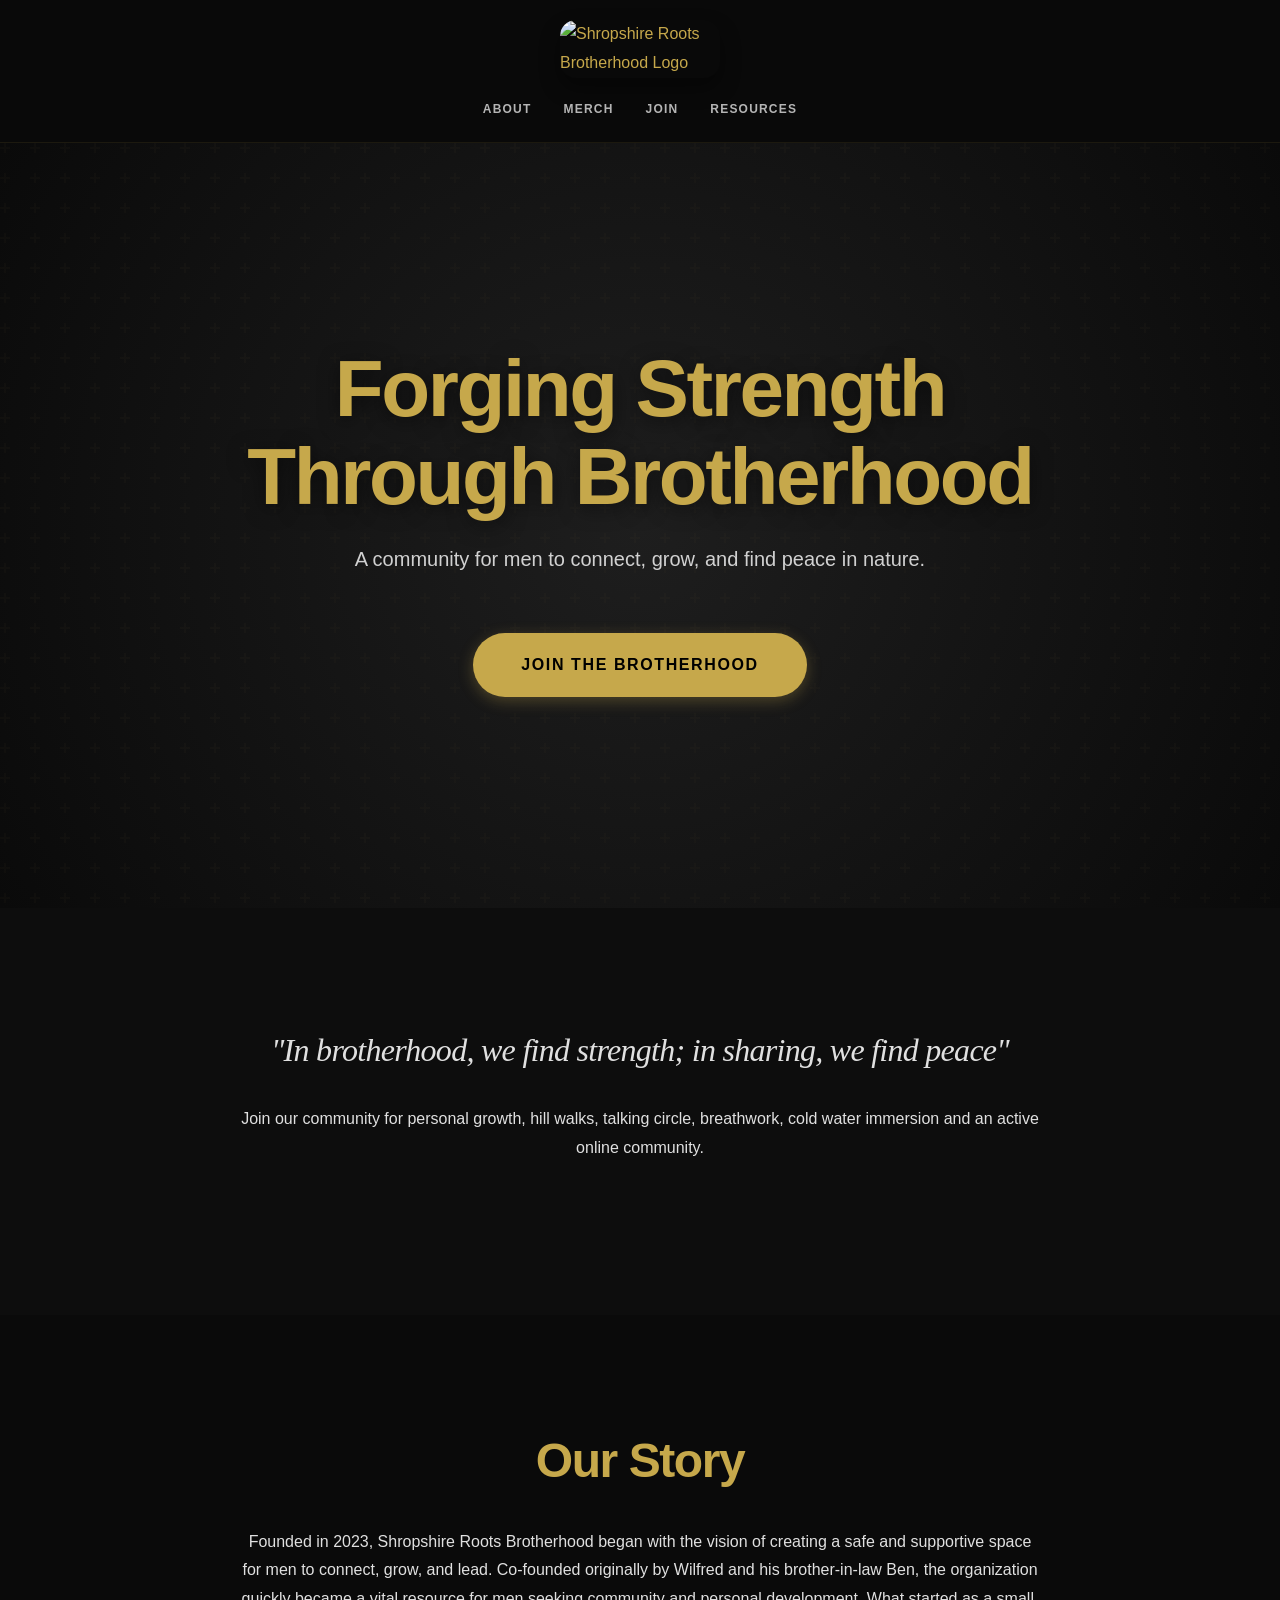
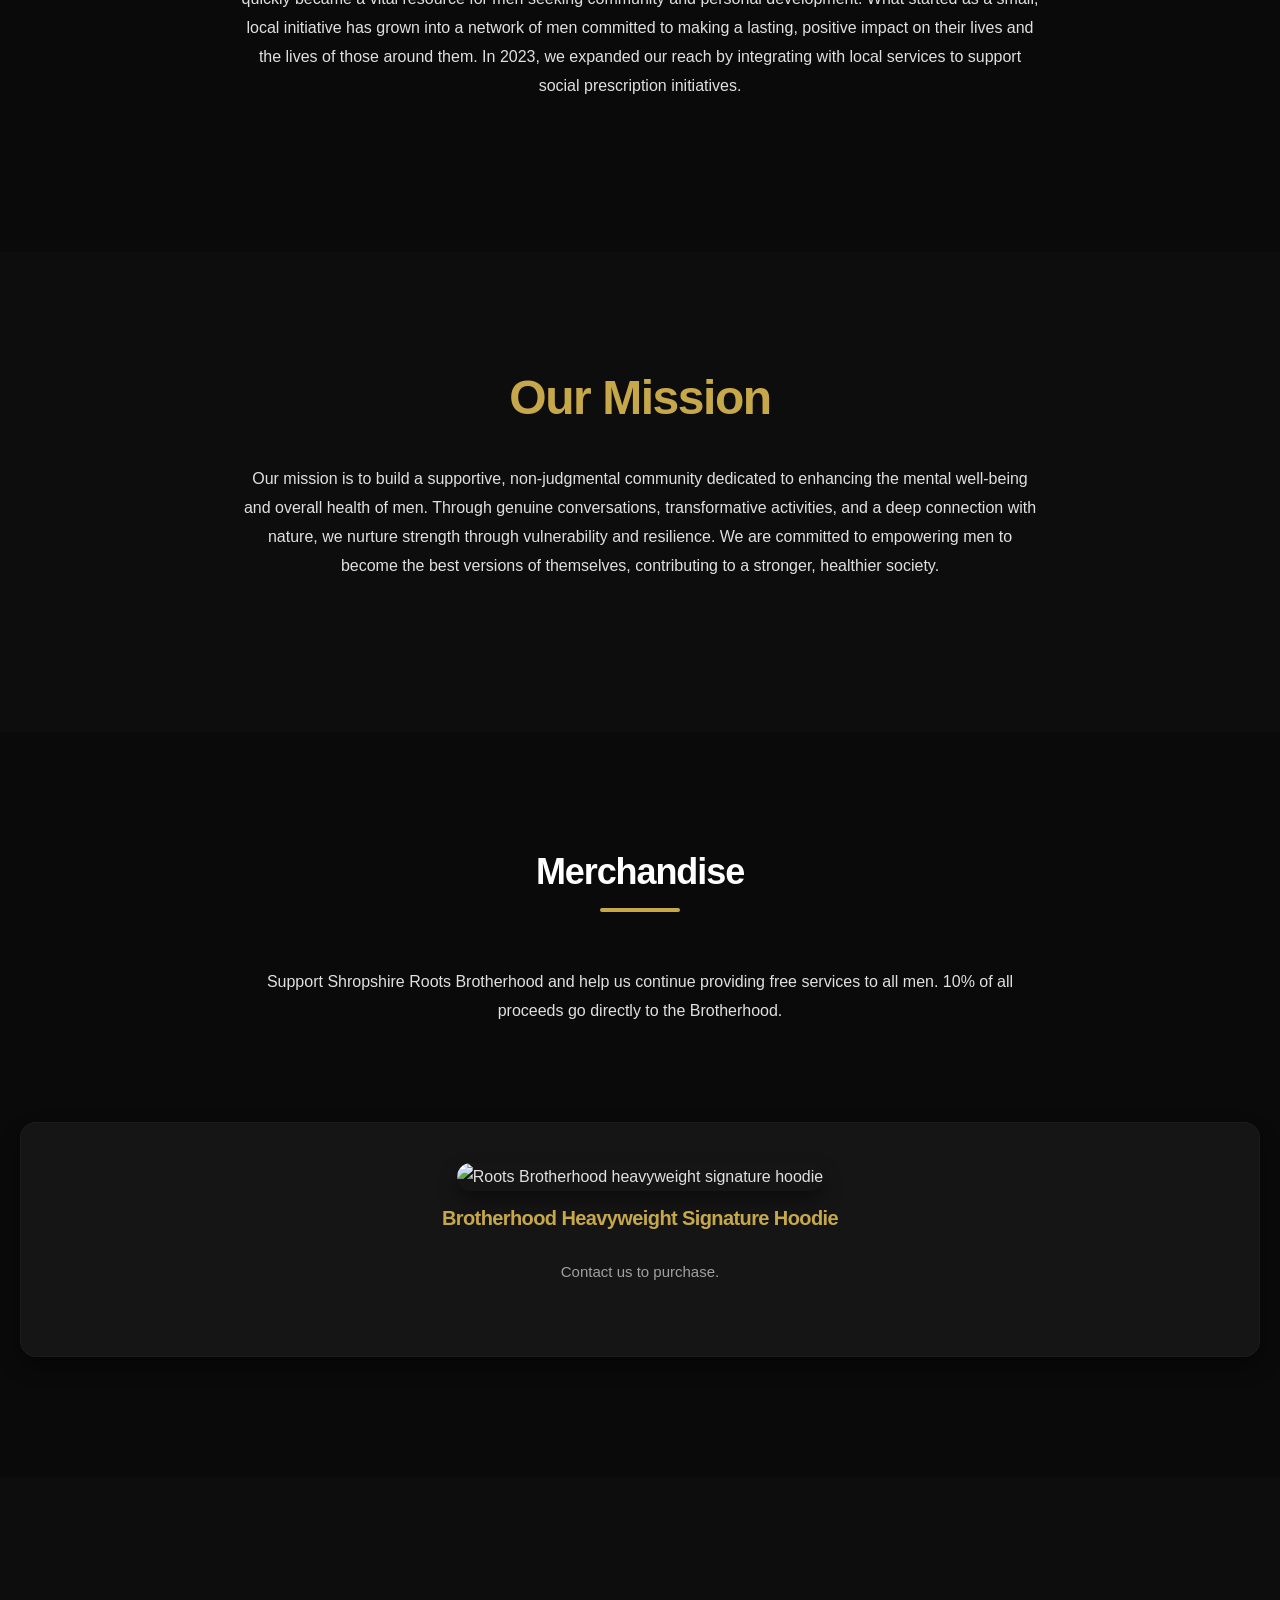
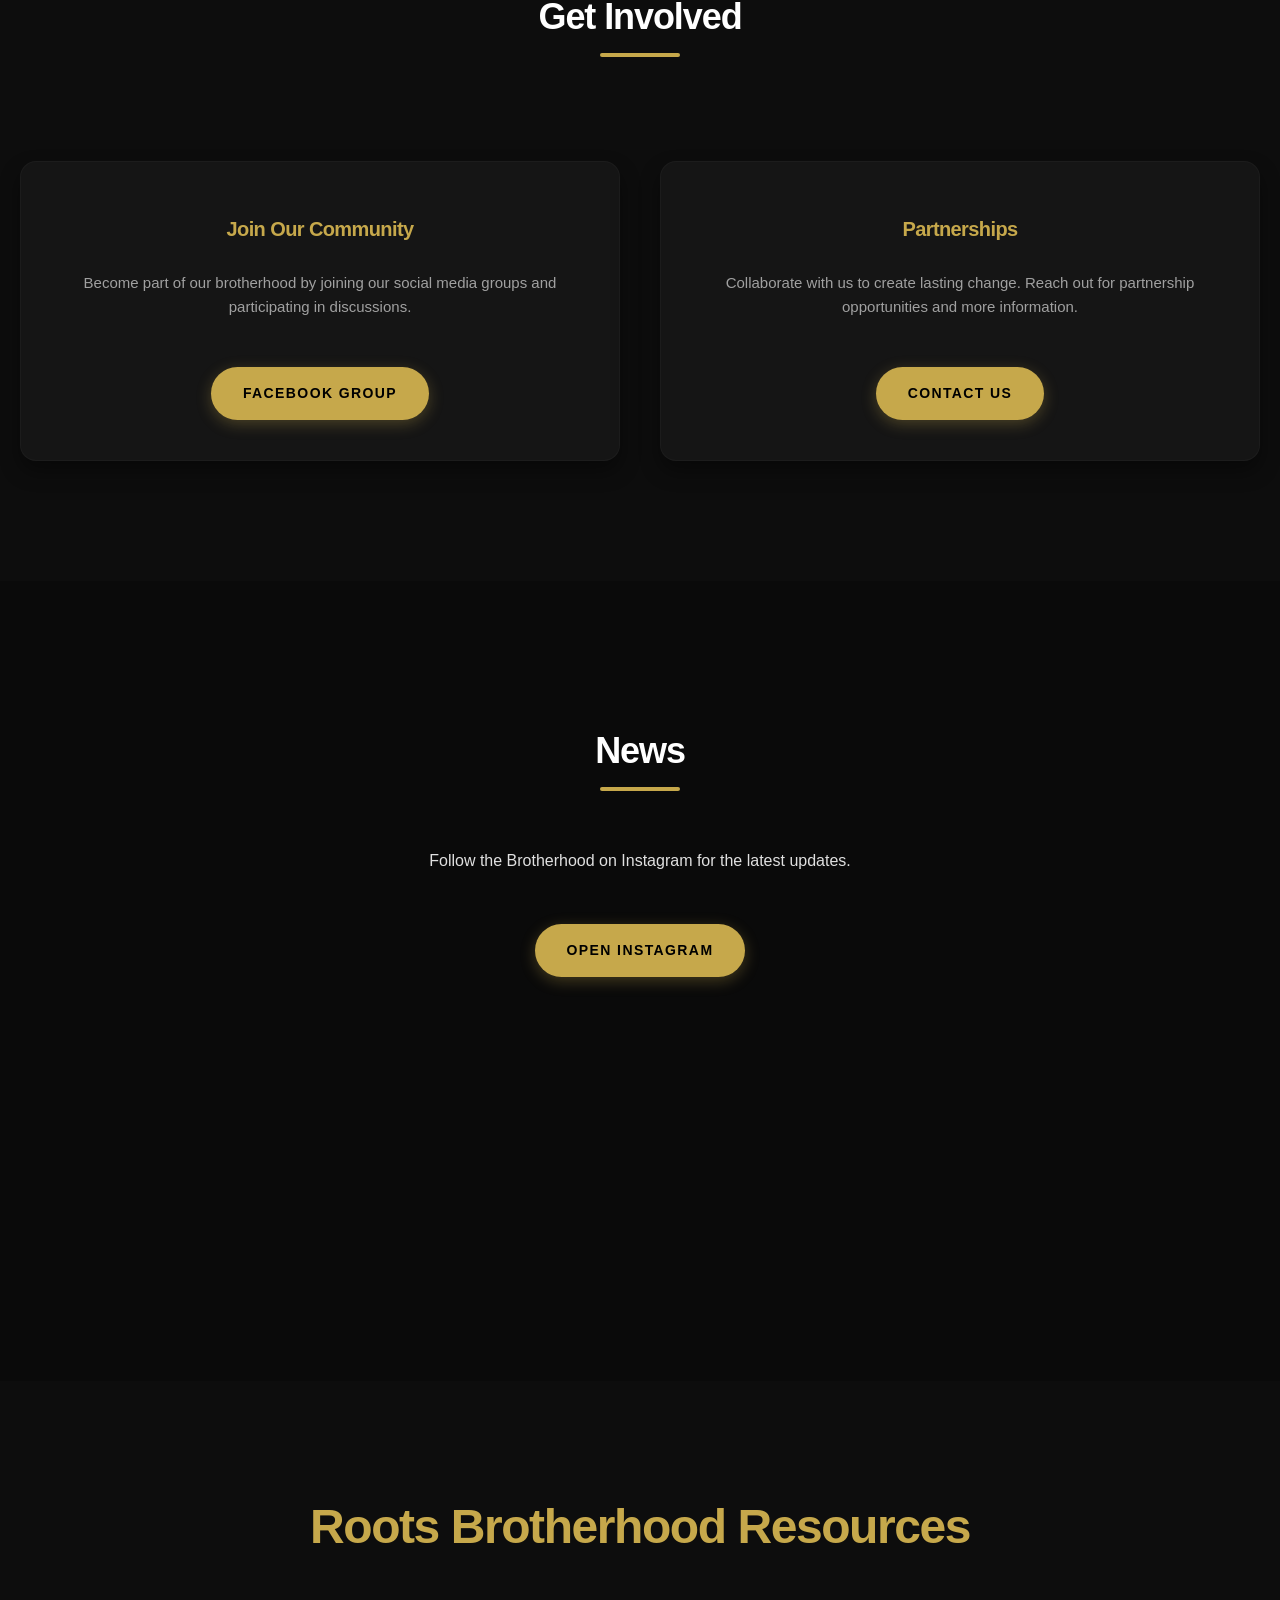
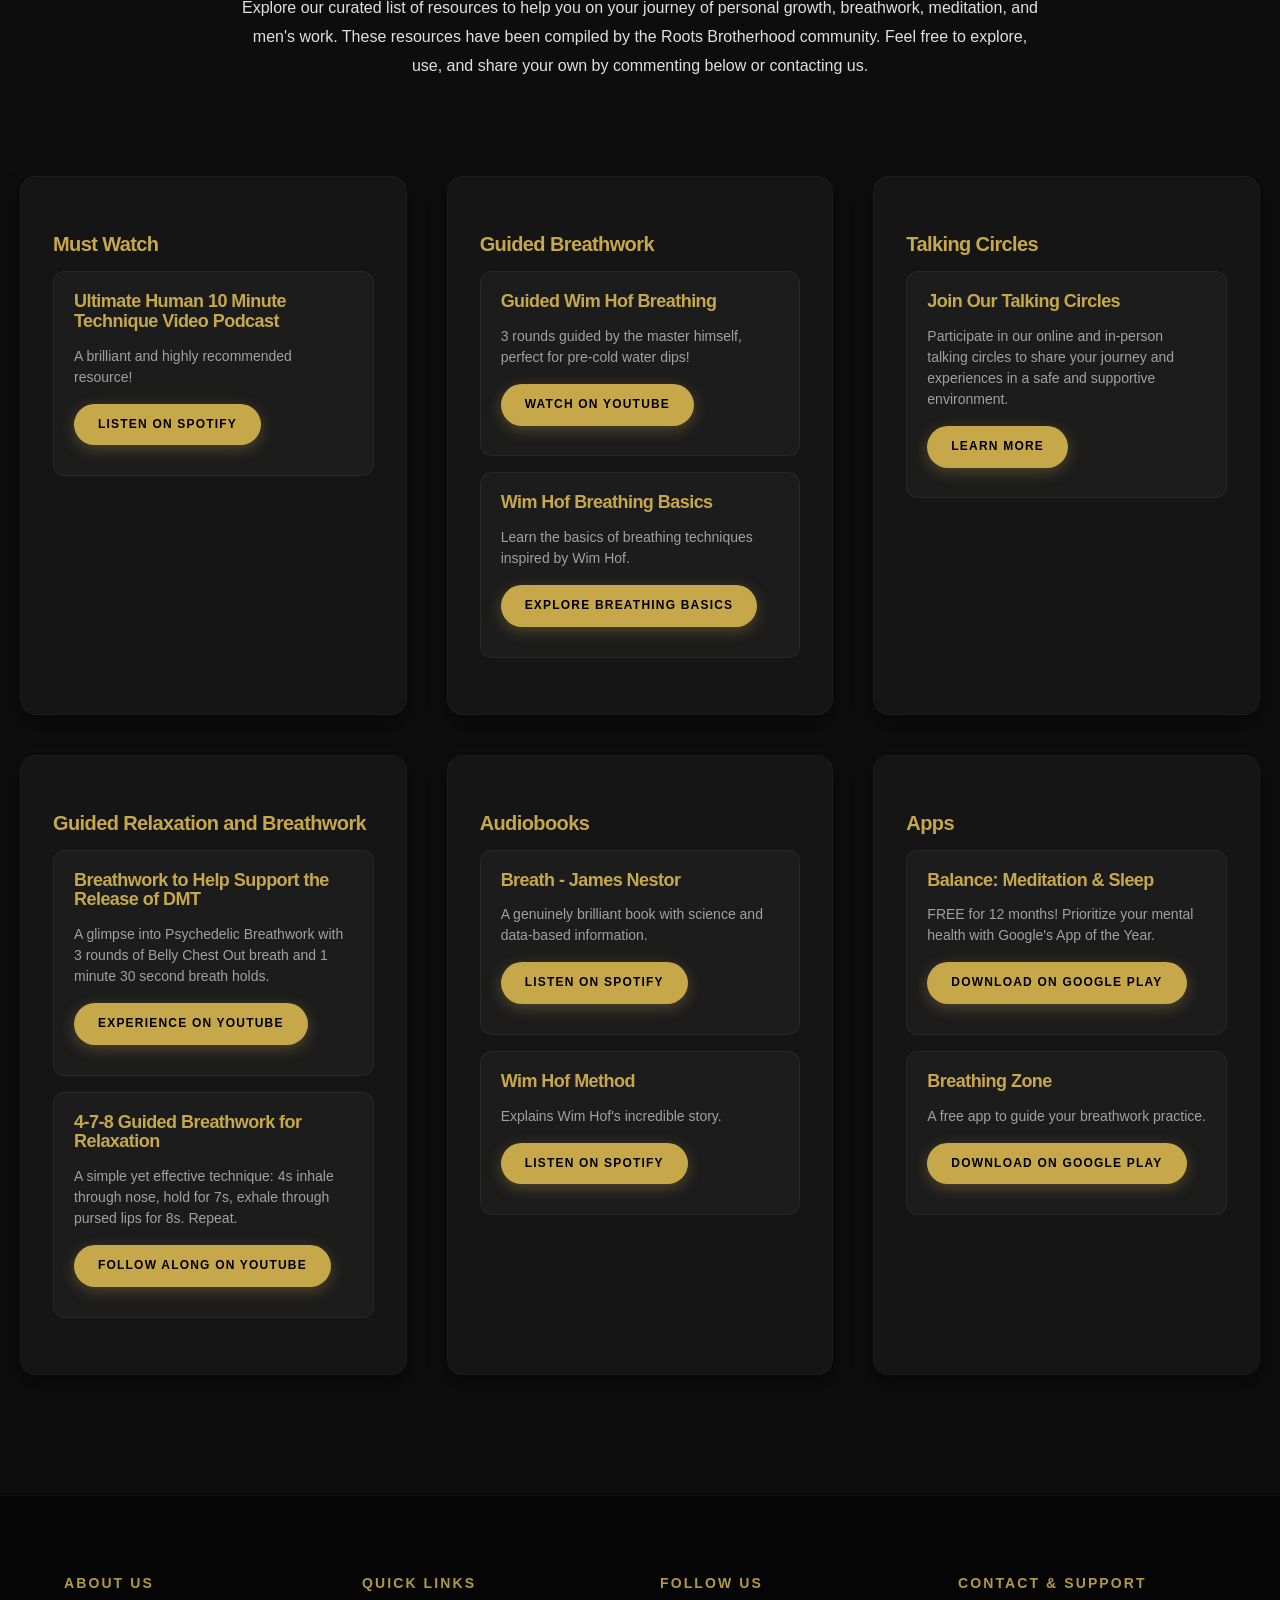
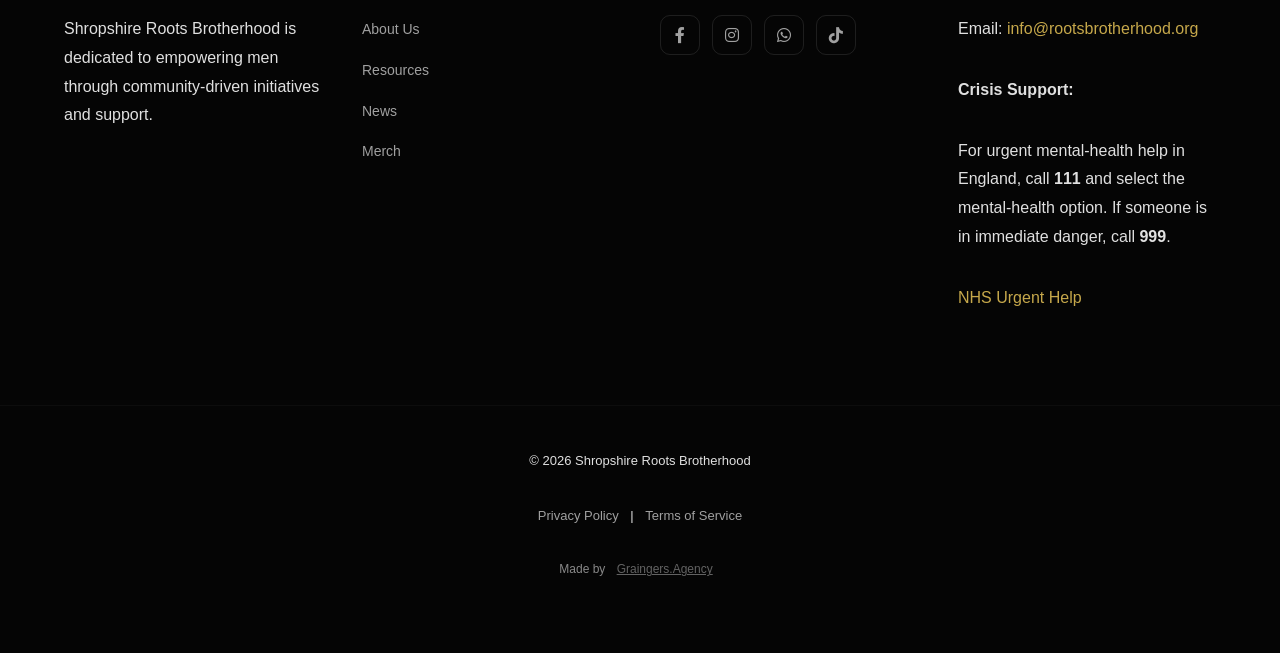
==== commit 6b098ba5: "Harden Roots site content and external surface" ====
--- a/index.html
+++ b/index.html
@@ -20,6 +20,7 @@
   <meta property="og:image:alt" content="Shropshire Roots Brotherhood Logo" />
   <meta property="og:url" content="https://www.rootsbrotherhood.org/" />
   <meta property="og:type" content="website" />
+  <meta http-equiv="Content-Security-Policy" content="default-src 'self'; base-uri 'self'; object-src 'none'; img-src 'self' data:; style-src 'self' 'unsafe-inline' https://fonts.googleapis.com https://cdnjs.cloudflare.com; font-src 'self' https://fonts.gstatic.com https://cdnjs.cloudflare.com; script-src 'self'; connect-src 'self'; form-action 'self';" />
   <style>
     html {
       scroll-behavior: smooth;
@@ -31,7 +32,7 @@
   <header class="main-header" aria-label="Main Navigation">
     <div class="logo">
       <a href="#top">
-        <img src="assets/images/logo2.png" alt="Shropshire Roots Brotherhood Logo" loading="lazy" />
+        <img src="assets/images/logo2.png" alt="Shropshire Roots Brotherhood Logo" />
       </a>
     </div>
     <nav>
@@ -98,7 +99,7 @@
     <div class="box-container">
       <div class="box">
         <!-- ⚡ Bolt: Lazy-load below-fold assets to improve LCP -->
-        <img src="assets/imagt="Brotherhood Heavyweight Signature Hoodie" class="merch-image" loading="lazy" />
+        <img src="assets/images/jh120.png" alt="Roots Brotherhood heavyweight signature hoodie" class="merch-image" loading="lazy" />
         <h3>Brotherhood Heavyweight Signature Hoodie</h3>
         <p>Contact us to purchase.</p>
       </div>
@@ -125,11 +126,8 @@
 
   <section id="instagram" class="box-section">
     <h2>News</h2>
-    <!-- ⚡ Bolt: Defer non-critical scripts and lazy-load below-fold assets to improve main thread execution and LCP -->
-    <script src="https://snapwidget.com/js/snapwidget.js" defer></script>
-    <iframe src="https://snapwidget.com/embed/1077046" class="snapwidget-widget" allowtransparency="true"
-      frameborder="0" scrolling="no" style="border:none; overflow:hidden; width:100%; height:600px;"
-      title="Posts from Instagram" loading="lazy"></iframe>
+    <p>Follow the Brotherhood on Instagram for the latest updates.</p>
+    <a href="https://www.instagram.com/roots_brotherhood/" target="_blank" rel="noopener noreferrer" class="btn">Open Instagram</a>
   </section>
 
   <section id="resources" class="box-section">
@@ -242,9 +240,9 @@
         <h4>Quick Links</h4>
         <ul>
           <li><a href="#about">About Us</a></li>
+          <li><a href="#resources">Resources</a></li>
+          <li><a href="#news">News</a></li>
           <li><a href="#merch">Merch</a></li>
-          <li><a href="#join">Join</a></li>
-          <li><a href="#resources">Resources</a></li>
         </ul>
       </div>
       <div class="footer-section">
@@ -265,15 +263,15 @@
         <p>Email: <a href="mailto:info@rootsbrotherhood.org">info@rootsbrotherhood.org</a></p>
         <div style="margin-top: 24px;">
           <p><strong>Crisis Support:</strong></p>
-          <p>Call <strong>111</strong> if you are in crisis.</p>
+          <p>For urgent mental-health help in England, call <strong>111</strong> and select the mental-health option. If someone is in immediate danger, call <strong>999</strong>.</p>
           <p><a
               href="https://www.nhs.uk/nhs-services/mental-health-services/where-to-get-urgent-help-for-mental-health/"
-              target="_blank">NHS Urgent Help</a></p>
+              target="_blank" rel="noopener noreferrer">NHS Urgent Help</a></p>
         </div>
       </div>
     </div>
     <div class="footer-bottom">
-      <p>&copy; 2024 Shropshire Roots Brotherhood</p>
+      <p>&copy; 2026 Shropshire Roots Brotherhood</p>
       <p><a href="privacy.html">Privacy Policy</a> | <a href="terms.html">Terms of Service</a></p>
       <p style="margin-top: 10px; font-size: 12px; opacity: 0.6;">Made by <a href="https://graingers.agency"
           target="_blank" style="text-decoration: underline;">Graingers.Agency</a></p>
